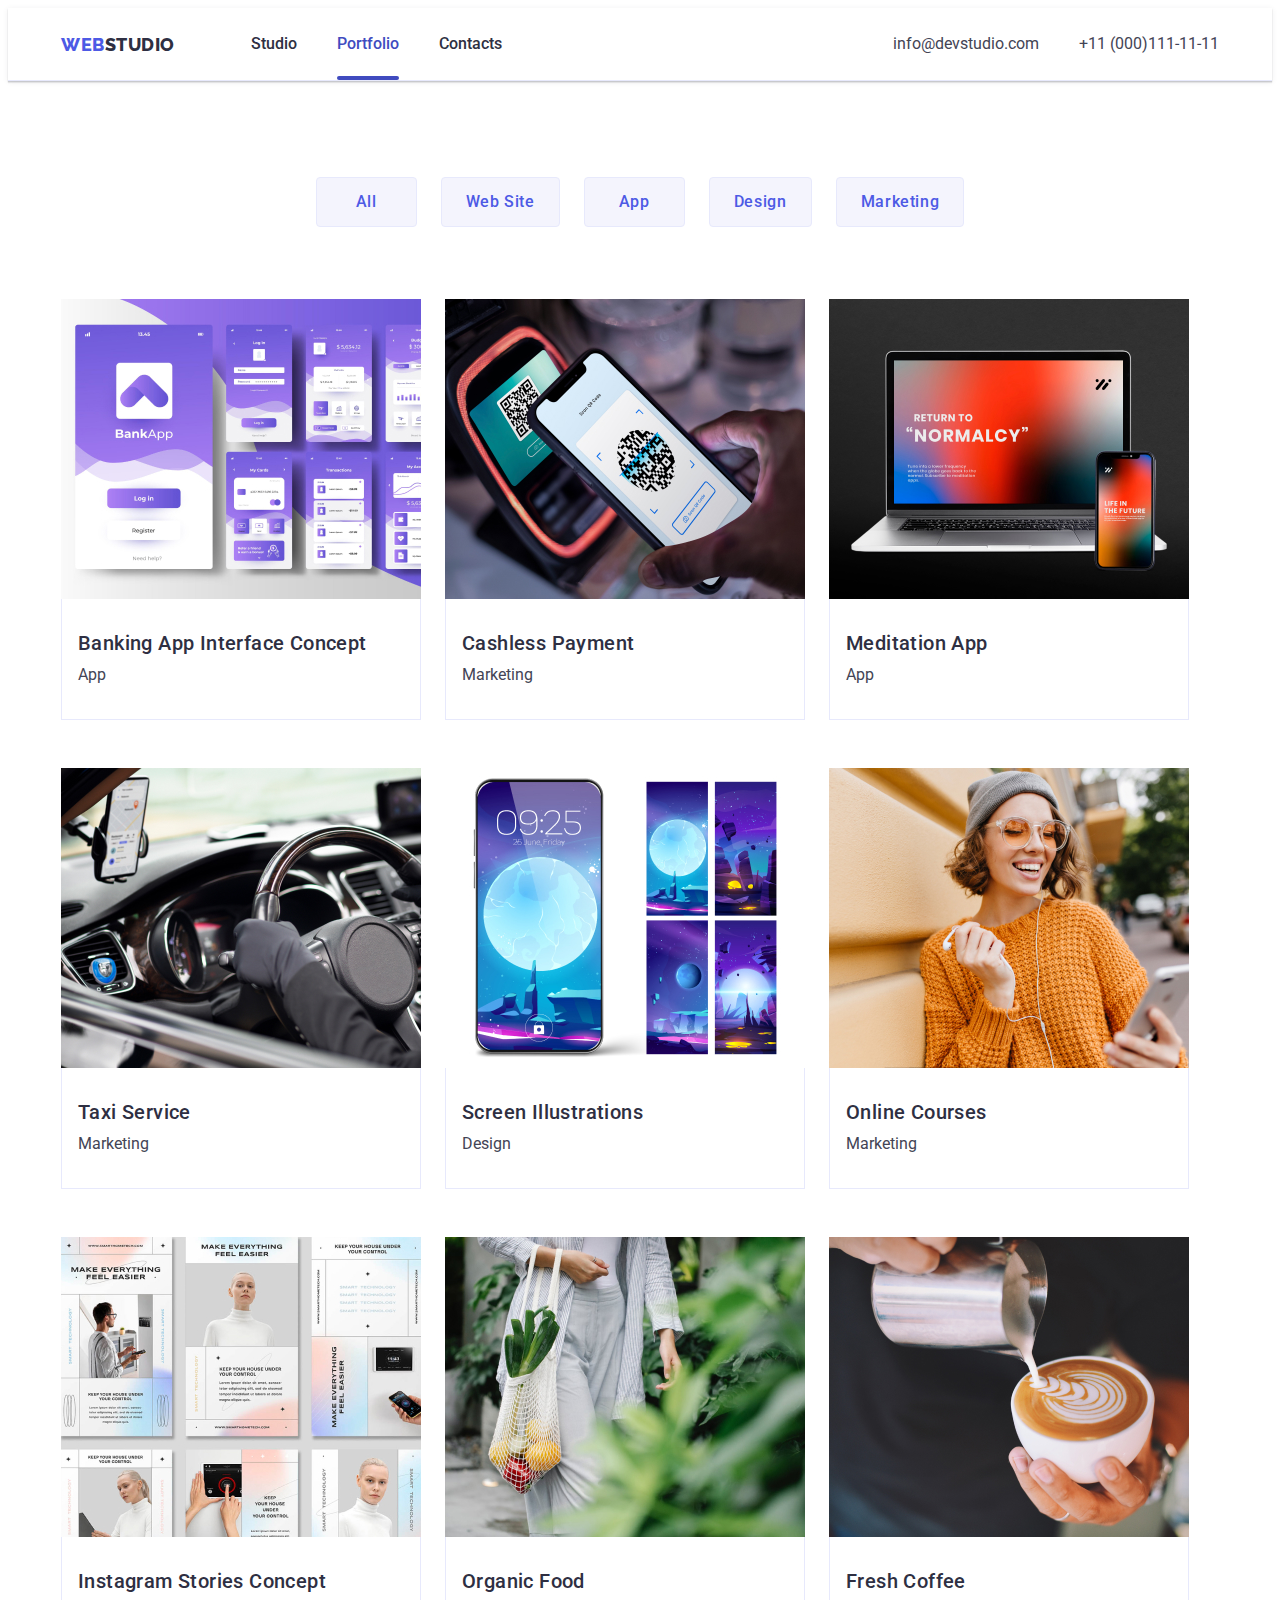
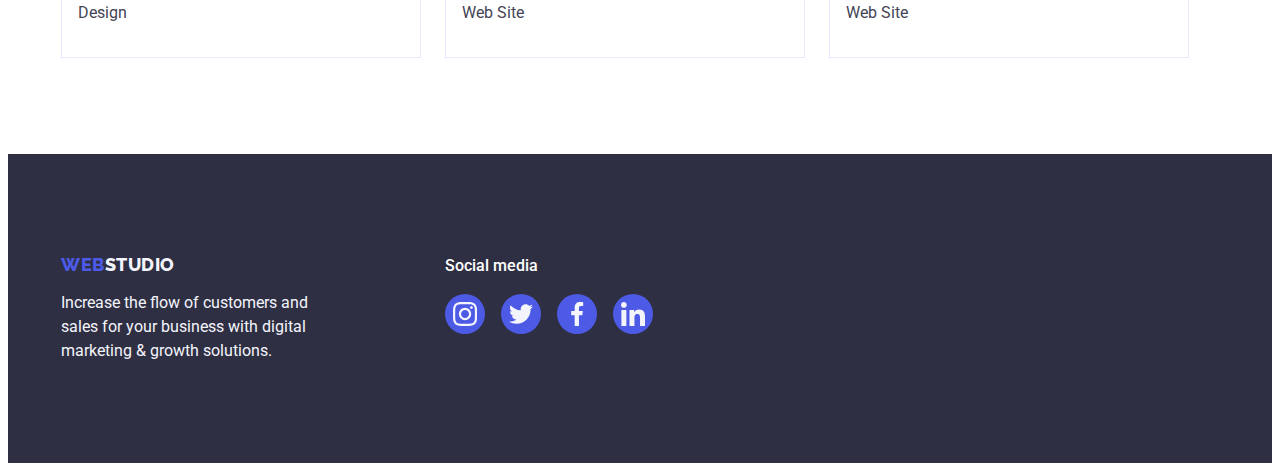
==== portfolio.html @ a353d3d8 "final" ====
<!DOCTYPE html>
<html lang="en">

<head>
    <meta charset="UTF-8">
    <meta http-equiv="X-UA-Compatible" content="IE=edge">
    <meta name="viewport" content="width=device-width, initial-scale=1.0">
    <title>WebStudio</title>
    <link rel="preconnect" href="https://fonts.googleapis.com">
    <link rel="preconnect" href="https://fonts.gstatic.com" crossorigin>
    <link
        href="https://fonts.googleapis.com/css2?family=Raleway:wght@800&family=Roboto:wght@400;500;700;900&display=swap"
        rel="stylesheet">
    <link rel="stylesheet" href="https://cdnjs.cloudflare.com/ajax/libs/modern-normalize/1.1.0/modern-normalize.min.css"
        integrity="sha512-wpPYUAdjBVSE4KJnH1VR1HeZfpl1ub8YT/NKx4PuQ5NmX2tKuGu6U/JRp5y+Y8XG2tV+wKQpNHVUX03MfMFn9Q=="
        crossorigin="anonymous" referrerpolicy="no-referrer">
    <link rel="stylesheet" href="./css/styles.css">

</head>

<body>
    <!-- headder -->
    <header class="header">
        <div class="container header-container">
            <nav class="header-nav">
                <a href="./index.html" class="logo link">Web<span class="header-logo">Studio</span> </a>

                <ul class="nav-list list">
                    <li class="nav-item"><a href="./index.html" class="header-link link">Studio</a></li>
                    <li class="nav-item"><a href="./portfolio.html" class="header-link link current">Portfolio</a></li>
                    <li class="nav-item"><a href="" class="header-link link">Contacts</a></li>
                </ul>
            </nav>
            <address class="contacts">
                <ul class="contacts-list list">
                    <li class="contact-item"><a href="mailto:info@devstudio.com"
                            class="contact-link link">info@devstudio.com</a></li>
                    <li class="contact-item"><a href="tel:+110001111111" class="contact-link link">+11
                            (000)111-11-11</a></li>
                </ul>
            </address>
        </div>

    </header>

    <!-- Main -->
    <main>

        <!-- Фильтр -->
        <section class="filter">
            <div class="container">
                <h1 class="main-title title visually-hidden">Protfolio</h1> <!-- Скрытый заголовок-->
                <ul class="filter-list list">
                    <li><button type="button" class="filter-btn btn">All</button></li>
                    <li><button type="button" class="filter-btn btn">Web Site</button></li>
                    <li><button type="button" class="filter-btn btn">App</button></li>
                    <li><button type="button" class="filter-btn btn">Design</button></li>
                    <li><button type="button" class="filter-btn btn">Marketing</button></li>
                </ul>


                <!-- Portfolio list -->
                <ul class="portfolio-list list">
                    <li class="portfolio-item">
                        <a href="" class="portfolio-link link">
                            <div class="product-thumb">
                                <img src="./images/portfolio/img1-1.jpg" alt="Banking app interface" width="360"
                                height="300">
                                <div class="thumb-text"><p class="product-text">14 Stylish and User-Friendly App Design Concepts · Task Manager App · Calorie Tracker App · Exotic Fruit Ecommerce App · Cloud Storage App</p></div>
                                
                            </div>
                            
                             
                            <div class="card-set">
                                <h2 class="portfolio-title title">Banking App Interface Concept</h2>
                                <p class="portfolio-text text">App</p>
                            </div>
                        </a>
                    </li>
                    <li class="portfolio-item">
                        <a href="" class="portfolio-link link">
                            <div class="product-thumb"> <img src="./images/portfolio/img1-2.jpg" alt="mibile cashless payment" width="360"
                                height="300">
                                <div class="thumb-text"> <p class="product-text">14 Stylish and User-Friendly App Design Concepts · Task Manager App · Calorie Tracker App · Exotic Fruit Ecommerce App · Cloud Storage App</p></div>
                               </div>
                           
                            <div class="card-set">
                                <h2 class="portfolio-title title">Cashless Payment</h2>
                                <p class="portfolio-text text">Marketing</p>
                            </div>

                        </a>
                    </li>
                    <li class="portfolio-item">
                        <a href="" class="portfolio-link link">
                            <div class="product-thumb"><img src="./images/portfolio/img1-3.jpg"
                                alt="naotebook and mobilephone with the same app on the screens" width="360"
                                height="300">
                                <div class="thumb-text"> <p class="product-text">14 Stylish and User-Friendly App Design Concepts · Task Manager App · Calorie Tracker App · Exotic Fruit Ecommerce App · Cloud Storage App</p></div></div>
                            
                            <div class="card-set">
                                <h2 class="portfolio-title title">Meditation App</h2>
                                <p class="portfolio-text text">App</p>
                            </div>

                        </a>
                    </li>
                    <li class="portfolio-item">
                        <a href="" class="portfolio-link link">
                            <div class="product-thumb"><img src="./images/portfolio/img2-1.jpg" alt="vehicle interior with hands on the wheel"
                                width="360" height="300">
                                <div class="thumb-text"> <p class="product-text">14 Stylish and User-Friendly App Design Concepts · Task Manager App · Calorie Tracker App · Exotic Fruit Ecommerce App · Cloud Storage App</p></div></div>
                            
                            <div class="card-set">
                                <h2 class="portfolio-title title">Taxi Service</h2>
                                <p class="portfolio-text text">Marketing</p>
                            </div>

                        </a>
                    </li>
                    <li class="portfolio-item">
                        <a href="" class="portfolio-link link">
                            <div class="product-thumb"><img src="./images/portfolio/img2-2.jpg" alt="mobile phone with screen ilustrations"
                                width="360" height="300">
                                <div class="thumb-text"> <p class="product-text">14 Stylish and User-Friendly App Design Concepts · Task Manager App · Calorie Tracker App · Exotic Fruit Ecommerce App · Cloud Storage App</p></div></div>
                            
                            <div class="card-set">
                                <h2 class="portfolio-title title">Screen Illustrations</h2>
                                <p class="portfolio-text text">Design</p>
                            </div>

                        </a>
                    </li>
                    <li class="portfolio-item">
                        <a href="" class="portfolio-link link">
                            <div class="product-thumb"><img src="./images/portfolio/img2-3.jpg" alt="Smiling girl with headphones and mobile phone"
                                width="360" height="300">
                                <div class="thumb-text"> <p class="product-text">14 Stylish and User-Friendly App Design Concepts · Task Manager App · Calorie Tracker App · Exotic Fruit Ecommerce App · Cloud Storage App</p></div></div>
                            
                            <div class="card-set">
                                <h2 class="portfolio-title title">Online Courses</h2>
                                <p class="portfolio-text text">Marketing</p>
                            </div>

                        </a>
                    </li>
                    <li class="portfolio-item">
                        <a href="" class="portfolio-link link">
                            <div class="product-thumb"><img src="./images/portfolio/img3-1.jpg" alt="Screen illustration" width="360" height="300">
                                <div class="thumb-text"> <p class="product-text">14 Stylish and User-Friendly App Design Concepts · Task Manager App · Calorie Tracker App · Exotic Fruit Ecommerce App · Cloud Storage App</p></div></div>
                            
                            <div class="card-set">
                                <h2 class="portfolio-title title">Instagram Stories Concept</h2>
                                <p class="portfolio-text text">Design</p>
                            </div>

                        </a>
                    </li>
                    <li class="portfolio-item">
                        <a href="" class="portfolio-link link">
                            <div class="product-thumb"><img src="./images/portfolio/img3-2.jpg" alt="woman with a bag full of vegetables"
                                width="360" height="300">
                                <div class="thumb-text"> <p class="product-text">14 Stylish and User-Friendly App Design Concepts · Task Manager App · Calorie Tracker App · Exotic Fruit Ecommerce App · Cloud Storage App</p></div></div>
                            
                            <div class="card-set">
                                <h2 class="portfolio-title title">Organic Food</h2>
                                <p class="portfolio-text text">Web Site</p>
                            </div>

                        </a>
                    </li>
                    <li class="portfolio-item">
                        <a href="" class="portfolio-link link">
                            <div class="product-thumb"><img src="./images/portfolio/img3-3.jpg"
                                alt="man's hand holding a mug which he pours coffee in " width="360" height="300">
                                <div class="thumb-text"> <p class="product-text">14 Stylish and User-Friendly App Design Concepts · Task Manager App · Calorie Tracker App · Exotic Fruit Ecommerce App · Cloud Storage App</p></div></div>
                            
                            <div class="card-set">
                                <h2 class="portfolio-title title">Fresh Coffee</h2>
                                <p class="portfolio-text text">Web Site</p>
                            </div>

                        </a>
                    </li>
                </ul>
            </div>
        </section>
    </main>

    <!-- Footer -->
    <footer class="footer">
        <div class="container">
            <div class="container-left">
                <a href="./index.html" class="logo link">Web<span class="footer-logo">Studio</span> </a>
                <p class="footer-text text">Increase the flow of customers and sales for your business with digital
                    marketing &
                    growth solutions.</p>
            </div>

            <div class="container-right">
                <p class="footer-title">Social media</p>
                <ul class="footer-icons-list">
                    <li class="footer-icons-item list">
                        <a href="https://www.instagram.com" aria-label="instagram logo" target="_blank"
                            rel="noopener norefferer" class="footer-icons-link"><svg width="24" height="24" class="footer-icons">
                                <use href="./images/icon.svg#icon-instagram2"></use>
                            </svg></a>
                    </li>
                    <li class="footer-icons-item list">
                        <a href="https://www.twitter.com" aria-label="twitter logo" target="_blank"
                            rel="noopener norefferer" class="footer-icons-link"><svg width="24" height="24" class="footer-icons">
                                <use href="./images/icon.svg#icon-twitter2"></use>
                            </svg></a>
                    </li>
                    <li class="footer-icons-item list">
                        <a href="https://www.facebook.com" aria-label="facebook logo" target="_blank"
                            rel="noopener norefferer" class="footer-icons-link"><svg width="24" height="24" class="footer-icons">
                                <use href="./images/icon.svg#icon-facebook2"></use>
                            </svg></a>
                    </li>
                    <li class="footer-icons-item list">
                        <a href="https://wwww.linkedin.com" aria-label="linkedIn logo" target="_blank"
                            rel="noopener norefferer" class="footer-icons-link"><svg width="24" height="24" class="footer-icons">
                                <use href="./images/icon.svg#icon-linkedin2"></use>
                            </svg></a>
                    </li>
                </ul>
            </div>
        </div>
    </footer>

</body>

</html>
---- css/styles.css ----
:root {

  --color-iris: #4d5ae5;
  --color-ocean: #404bbf;
  --color-navy-blue: #2e2f42;
  --color-green: #31d0aa;
  --color-slate: #434455;
  --color-light-slate: #8e8f99;
  --color-cornflower: #e7e9fc;
  --color-cloud: #f4f4fd;
  --color-navy-blue-modal: #2e2f42;
  --color-grey: #2e2f42;
  --color-white: #ffffff;
  --color-dairy: #fcfcfc;
  --color-link: #afb1b8;
  --font-main: Roboto, sans-serif;
  --font-logo: Raleway, sans-serif;

  --cubic: cubic-bezier(0.4, 0, 0.2, 1);

}

/**
  |============================
  | COMMON SETTINGS
  |============================
*/

body {

  font-family: var(--font-main);
  

  background-color: var(--color-white);
  color: var(--color-slate);
  

}

ul {

  margin: 0;
  padding: 0;

}
h1,
h2,
h3,
h4,
h5,
h6,
p {

  margin: 0;

}
img {

  display: block;

}

button {

  cursor: pointer;
}

.list {

  list-style: none;

}

.link {

  text-decoration: none;

  color: currentColor;

}

.title {

  
  font-size: 20px;
  font-weight: 500;
  line-height: 1.2;
  letter-spacing: 0.02em;
  text-align: center;

  color: var(--color-grey);

}

.text {

  font-size: 16px;
  line-height: 1.5;

}

.btn {

  display: block;

  font-family: inherit;
  font-size: 16px;
  font-weight: 500;
  line-height: 1.5;
  letter-spacing: 0.04em;

  border-radius: 4px;
  
}

.container {

  width: 1158px;
  margin: 0 auto;
  padding-left: 15px;
  padding-right: 15px;

}

/**
  |============================
  | END Common Settings
  |============================
*/

/**
  |============================
  | Header
  |============================
*/

.header {
  
  width: 100%;
  
  background-color: var(--color-white);
  border-bottom: 1px solid var(--color-cornflower);
  box-shadow: 0px 2px 1px rgba(46, 47, 66, 0.08),
    0px 1px 1px rgba(46, 47, 66, 0.16), 0px 1px 6px rgba(46, 47, 66, 0.08);

}

.header-container {

  display: flex;
  align-items: center;

}

/* logo */
.logo {

  display: block;

  font-family: var(--font-logo);
  font-size: 18px;
  font-weight: 800;
  line-height: 1.17;
  letter-spacing: 0.03em;
  text-transform: uppercase;

  color: var(--color-iris);

}

.header .logo {

  margin-right: 76px;

}

.header-container {

  display: flex;
  align-items: center;

}

.header-nav {

  display: flex;
  align-items: center;

}
.header .logo {

  display: block;
  padding-top: 25.5px;
  padding-bottom: 25.5px;

}

.header-logo {

  color: var(--color-grey);

}

.header-link {

  display: block;
  padding-top: 24px;
  padding-bottom: 24px;

  transition-property: color;
  transition-duration: 250ms;
  transition-timing-function: var(--cubic);

}

.header-link:hover,
.header-link:focus {

  color: var(--color-ocean);

}

/* Underlining */

.current {

  position:relative;
  
  color: var(--color-ocean);

}

/* page_underlining */
.current::after {

  position:absolute;
  content:"";
  bottom: 0px;

  display: block;
  width: 100%;
  height: 4px;
  
  background-color: var(--color-ocean);
  border-radius: 2px;

}



/* Navigation */
.nav-list {

  display: flex;
  gap: 40px;

  font-weight: 500;
  line-height: 1.5;

  color: var(--color-navy-blue);
  
}

/* contacts */
.contacts {

  margin-left: auto;

  font-style: normal;
  line-height: 1.5;

  color: var(--color-slate);
  
}
.contacts-list {

  display: flex;
  gap: 40px;
  
}

.contact-link {
 
  transition-property:color;
  transition-duration: 250ms;
  transition-timing-function: var(--cubic);

}

.contact-link:hover,
.contact-link:focus {

  color: var(--color-ocean);

}

/**
    |============================
    | Hero
    |============================
  */
.hero {

  max-width: 1440px;
  height: 600px;
  margin-right: auto;
  margin-left: auto;
  padding-top: 188px;
  padding-bottom: 188px;

  text-align: center;

  background-image: linear-gradient(
      rgba(46, 47, 66, 0.7),
      rgba(46, 47, 66, 0.7)
    ),
    url(../images/hero.jpg);
  background-color: var(--color-navy-blue-modal);
  background-repeat: no-repeat;
  background-position: center;
  background-size: cover;
 
}
.hero-title {

  max-width: 496px;
  margin-bottom: 48px;
  margin-left: auto;
  margin-right: auto;

  font-size: 56px;
  line-height: 1.07;
  letter-spacing: 0.02em;

  color: var(--color-white);
  
}

.hero-btn {

  min-width: 169px;
  min-height: 56px;
  padding: 16px 32px;
  margin: 0 auto;

  background-color: var(--color-iris);
  color: var(--color-white);
  border: none;
  box-shadow: 0px 4px 4px 0px rgba(0, 0, 0, 0.15);
  
  transition-property: background-color;
  transition-duration: 250ms;
  transition-timing-function: var(--cubic);

}

.hero-btn:hover,
.hero-btn:focus {

  background-color: var(--color-ocean);

}

/**
  |============================
  | Modal window
  |============================
*/

.backdrop {

  position: fixed;
  top:0;
  left: 0;

  width: 100%;
  height: 100%;

  background: rgba(46, 47, 66, 0.4);
  
  opacity: 1;
  transition: opacity 250ms var(--cubic), visibility 250ms var(--cubic); 
  
}

.backdrop.is-hidden .modal {

  transform: scale(1.2) translate(-50%,-50%);
  opacity: 0;

}

.modal {

  position: absolute;
  top: 50%;
  left: 50%;
  
  width: 408px;
  min-height: 576px;

  background-color: var(--color-dairy);
  border-radius: 4px;
  box-shadow: 0px 2px 1px 0px rgba(0, 0, 0, 0.2), 0px 1px 3px 0px rgba(0, 0, 0, 0.12), 0px 1px 1px 0px rgba(0, 0, 0, 0.14);

  opacity: 1;
  transform: scale(1) translate(-50%,-50%);
  transition: transform 250ms cubic-bezier(0.4,0,0.2,1),
  opacity 250ms cubic-bezier(0.4,0,0.2,1);

}


.modal-btn {
  
  position: absolute;
  top: 24px;
  right: 24px;
  width: 24px;
  height: 24px;

  display: flex;
  justify-content: center;
  align-items: center;
 
  fill: #2E2F42;
  background-color: var(--color-cornflower);
  border-radius: 50%;
  border:1px solid rgba(0, 0, 0, 0.1);
 
  transition: color 250ms var(--cubic),
  background-color 250ms var(--cubic);

}

.modal-btn:hover,
.modal-btn:focus {

  color: var(--color-white);
  background-color: var(--color-ocean);

}

.modal-btn:hover .modal-svg,
.modal-btn:focus .modal-svg {

  fill: currentColor;

}



/**
  |============================
  | FEATURUES
  |============================
*/
.feautures {

  padding-top: 120px;
  padding-bottom: 120px;

  text-align: left;

}

.features-list {

  display: flex;
  gap: 24px;

}

.feautures-item {

  flex-basis: calc((100%-24px) / 3);

}

.feautures-title {

  margin-bottom: 8px;
  width: 264px;

  text-align: inherit;

}

/* icons */

.container-feautures-icons {

  width: 264px;
  height: 112px;

  display: flex;
  justify-content: center;
  align-items: center;
  margin-bottom: 8px;

  background-color: var(--color-cloud);
  box-shadow: 0px 4px 4px 0px rgba(0, 0, 0, 0.25);
  border-radius: 4px;

}

/**
  |============================
  | Work
  |============================
*/
.work {

  padding-bottom: 120px;

}

.work-title {

  margin-bottom: 72px;

  font-size: 36px;
  font-weight: 700;
  line-height: 1.11;
  text-align: center;
  text-transform: capitalize;

}

.work-list {

  display: flex;
  gap: 24px;

}

/**
  |============================
  | Our Team
  |============================
*/
.team {

  padding: 120px 0;

  background-color: var(--color-cloud);

}

.team-title {

  margin-bottom: 72px;

  font-weight: 700;
  font-size: 36px;
  line-height: 1.11;
  text-transform: capitalize;

}

.team-list {

  display: flex;
  gap: 24px;

}

.team-description {

  padding: 32px 0;
  
}

.team-item {

  flex-basis: calc((100%-24px) / 3);

  border-radius: 0px 0px 4px 4px;
  background-color: var(--color-white);
  box-shadow: 0px 2px 1px 0px rgba(46, 47, 66, 0.08),
    0px 1px 1px 0px rgba(46, 47, 66, 0.16),
    0px 1px 6px 0px rgba(46, 47, 66, 0.08);

}

.team-subtitle {

  margin-bottom: 8px;

}

.team-text {

  margin-bottom: 8px;

  text-align: center;
 
}

/* Team-icons */

.team-icons-list {

  display: flex;
  gap: 24px;
  justify-content: center;
  align-items: center;

}

.team-icons-item {

  width: 40px;
  height: 40px;

}

.team-icons {

  fill: var(--color-cloud);

}

.team-icons-link {

  width: 100%;
  height: 100%;

  display: flex;
  justify-content: center;
  align-items: center;
  
  background-color: var(--color-iris);
  border-radius: 50%;

  transition-property: background-color;
  transition-duration: 250ms;
  transition-timing-function: var(--cubic);

}

.team-icons-link:hover,
.team-icons-link:focus {

  background-color: var(--color-ocean);

}

/**
  |============================
  | Customers
  |============================
*/

.customers {

  padding: 120px 0;

}

.customers-title {

  margin-bottom: 72px;

  text-align: center;
  font-size: 36px;
  line-height: 1.1;

  color: var(--color-navy-blue);
  
}

.customers-list {

  display: flex;
  gap: 24px;
  justify-content: center;
  align-items: center;

}

.customers-link {

  width: 168px;
  height: 88px;

  display: flex;
  align-items: center;
  justify-content: center;

  color: var(--color-light-slate);
  border: 1px solid var(--color-light-slate);
  border-radius: 4px;
  box-shadow: 0px 4px 4px 0px rgba(0, 0, 0, 0.25);

  transition-property: background-color, color;
  transition-duration: 250ms;
  transition-timing-function: var(--cubic);

}

.customers-icon {

  fill: currentColor;

}

.customers-link:hover,
.customers-link:focus {

  color: var(--color-ocean);
  border-color: var(--color-ocean);

}

/**
  |============================
  | PORTFOLIO
  |============================
*/

.filter {

  padding-top:96px;
  padding-bottom:96px;

}

.filter-list {

  display: flex;
  justify-content: center;
  gap: 24px;
  margin-bottom: 72px;

}

.filter-btn {

  min-width: 101px;
  min-height: 48px;

  padding: 12px 24px;
  border: 1px solid var(--color-cornflower);

  color: var(--color-iris);
  background-color: var(--color-cloud);

  transition-property: color, background-color, box-shadow,border;
  transition-duration: 250ms;
  transition-timing-function: var(--cubic);

}

.filter-btn:focus,
.filter-btn:hover {

  border: 1px solid transparent;
  color: var(--color-white);
  background-color: var(--color-ocean);
  box-shadow: 0px 2px 2px 0px rgba(0, 0, 0, 0.12),
    0px 2px 1px 0px rgba(0, 0, 0, 0.08), 0px 3px 1px 0px rgba(0, 0, 0, 0.1);

}

/* Portfolio */

.portfolio-list {

  display: flex;
  flex-wrap: wrap;
  gap: 24px;
  row-gap: 48px;
  flex-basis: calc((100%-48px) / 3);

}

.portfolio-item {

  background-color: var(--color-white);

}

.portfolio-link {
  
  display: block;

  transition-property: background-color, box-shadow;
  transition-duration: 250ms;
  transition-timing-function: var(--cubic);

}

.portfolio-link:hover,
.portfolio-link:focus {

  background-color: var(--color-white);
  box-shadow:
   0px 1px 6px rgba(46, 47, 66, 0.08),
    0px 1px 1px rgba(46, 47, 66, 0.16), 
    0px 2px 1px rgba(46, 47, 66, 0.08);

}

.portfolio-title {

  margin-bottom: 8px;

  text-align: inherit;

}

.card-set {

  padding: 32px 16px;

  border: 1px solid var(--color-cornflower);
  border-top: none;

}

/* Portfolio card actions */

 .product-thumb {

  position: relative;
  overflow: hidden;
  
 }

 .thumb-text {

  position: absolute;
  top: 0;
  left: 0;
  width: 100%;
  height: 100%;

  color: var(--color-cloud);
  background-color: var(--color-iris);

  transform: translateY(100%);
  transition: transform 250ms ease;
 
 }

 .product-text {

  margin-top: 40px;
  margin-left: 32px;
  margin-right: 32px;

 }

 .portfolio-link:hover .thumb-text {
    
  transform: translateY(0);
   
 }

/**
  |============================
  | Footer
  |============================
*/
.footer {

  padding-top: 100px;
  padding-bottom: 100px;

  background-color: var(--color-navy-blue-modal);

}

.footer > .container {

  display: flex;
  gap: 120px;
  align-items: baseline;

}

.container-left {

  width: 264px;
  padding: 0;
  margin-left: 0;

}

.container-right {

  padding: 0;

}

.footer .logo {

  display: inline-block;
  margin-bottom: 16px;

}

.footer-logo {

  color: var(--color-cloud);

}

.footer-text {

  width: inherit;

  color: var(--color-cloud);

}

.footer-title {

  margin-bottom: 16px;

  font-weight: 500;
  line-height: 1.5;

  color: var(--color-white);

}

/* icons */

.footer-icons-list {

  display: flex;
  gap: 16px;

}

.footer-icons-item {

  width: 40px;
  height: 40px;

}

.footer-icons {

  fill: var(--color-cloud);

}

.footer-icons-link {

  width: 100%;
  height: 100%;

  display: flex;
  justify-content: center;
  align-items: center;
  
  background-color: var(--color-iris);
  border-radius: 50%;

  transition-property:background-color;
  transition-duration: 250ms;
  transition-timing-function: var(--cubic);

}

.footer-icons-link:hover,
.footer-icons-link:focus {

  background-color: var(--color-green);
  
}

/**
   |============================
    Utilites
   |============================
 */
.visually-hidden {

  position: absolute;
  width: 1px;
  height: 1px;

  margin: -1px;
  border: 0;
  padding: 0;

  white-space: nowrap;
  clip-path: inset(100%);
  clip: rect(0 0 0 0);
  overflow: hidden;

}


.is-hidden {
  
  visibility: hidden;
  opacity: 0;
  pointer-events: none;

}
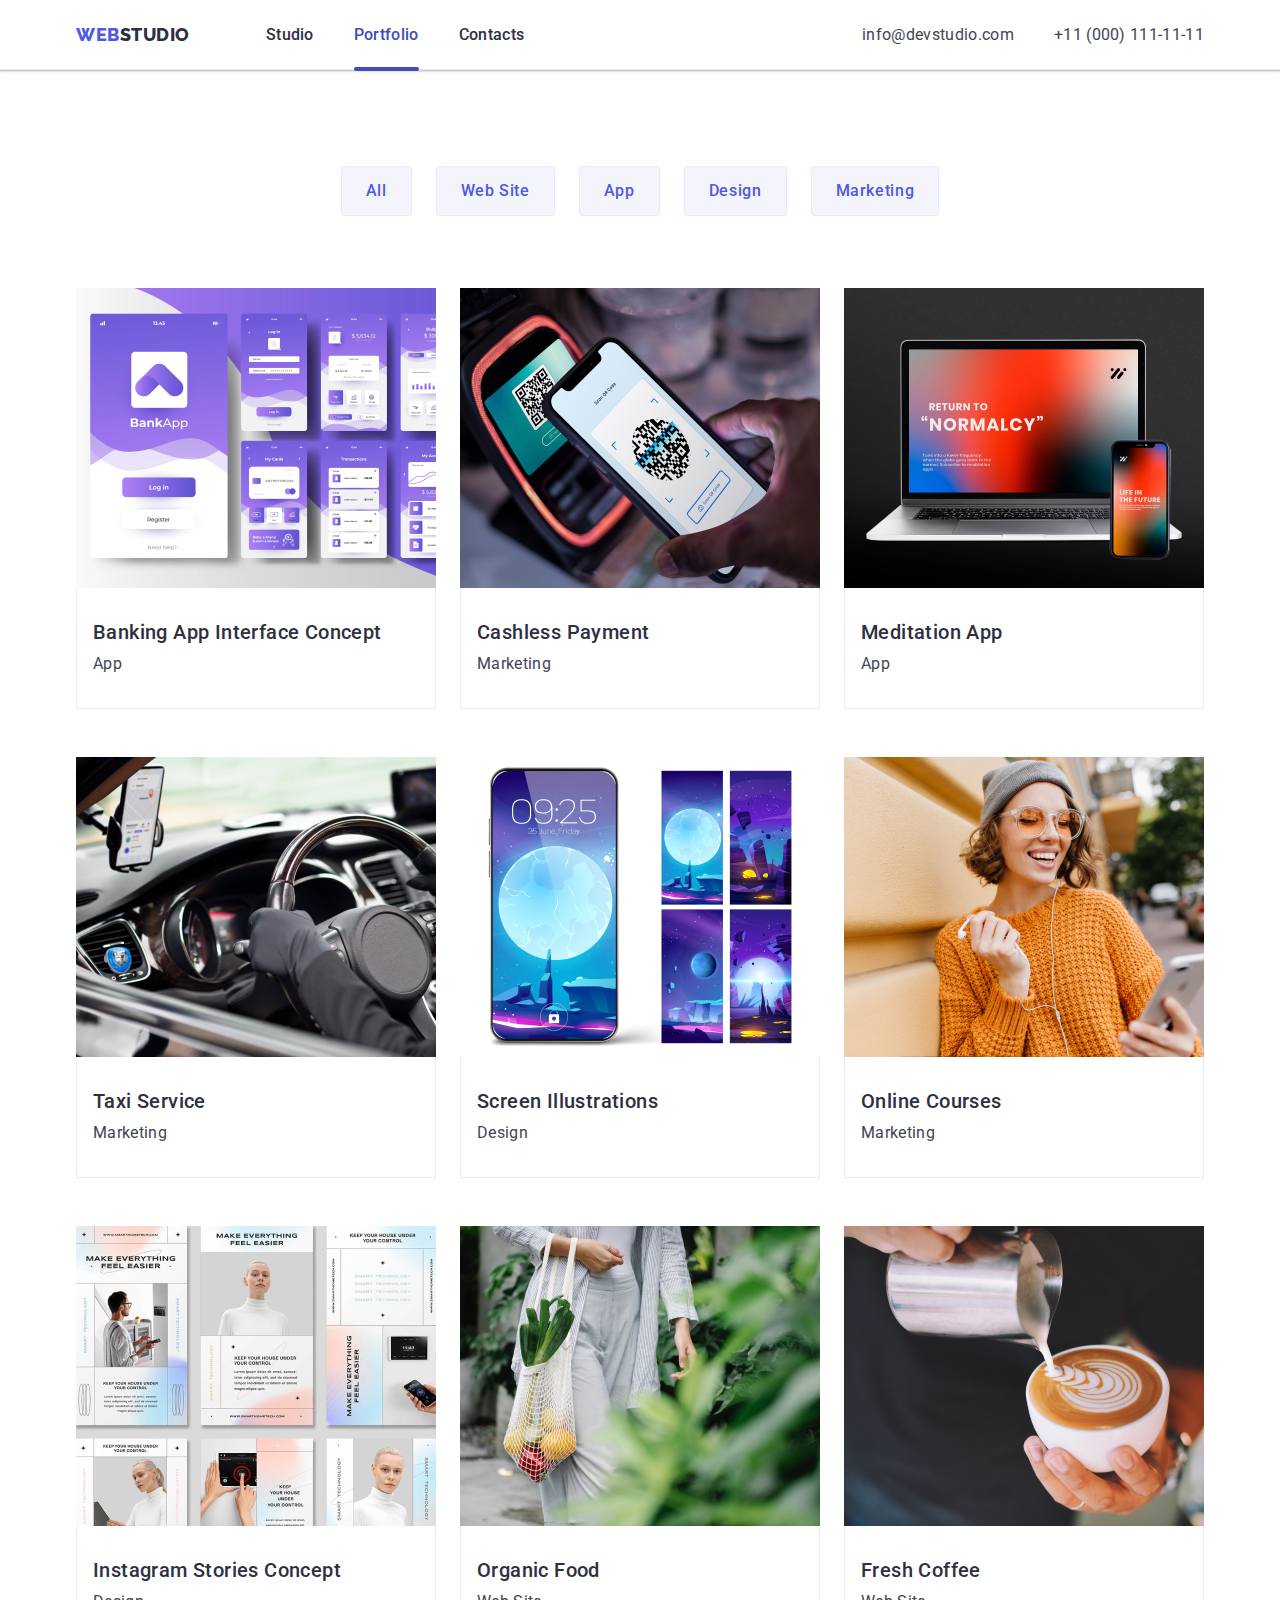
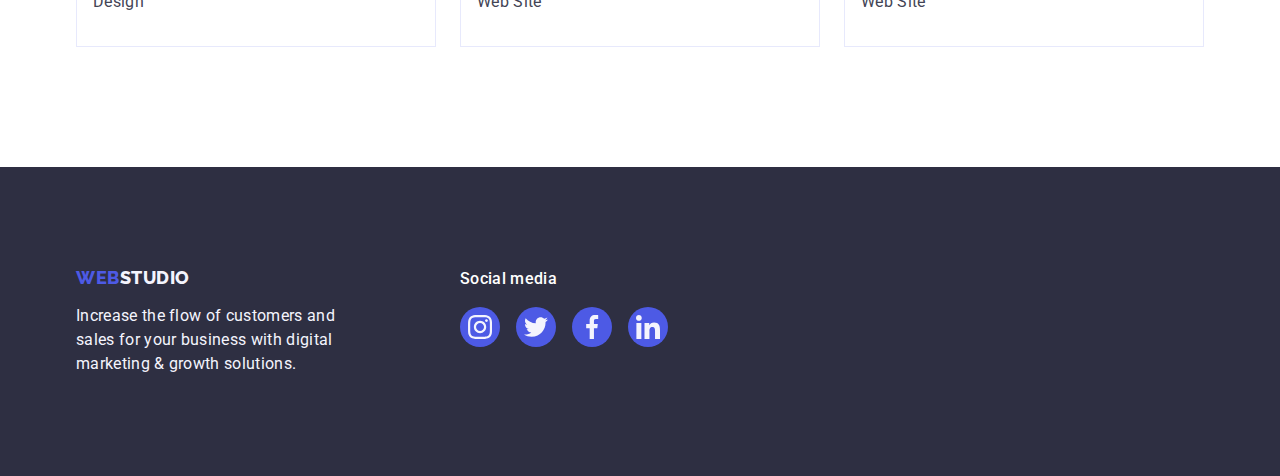
==== commit 97d3f8b9: "final" ====
--- a/portfolio.html
+++ b/portfolio.html
@@ -5,181 +5,214 @@
     <meta charset="UTF-8">
     <meta http-equiv="X-UA-Compatible" content="IE=edge">
     <meta name="viewport" content="width=device-width, initial-scale=1.0">
-    <title>WebStudio</title>
+    <title>Portfolio</title>
+
+    <!-- style -->
+    <link rel="stylesheet" href="https://cdn.jsdelivr.net/npm/modern-normalize@1.1.0/modern-normalize.min.css">
+    <link rel="stylesheet" href="./css/styles.css">
+
+    <!-- font -->
     <link rel="preconnect" href="https://fonts.googleapis.com">
     <link rel="preconnect" href="https://fonts.gstatic.com" crossorigin>
     <link
         href="https://fonts.googleapis.com/css2?family=Raleway:wght@800&family=Roboto:wght@400;500;700;900&display=swap"
         rel="stylesheet">
-    <link rel="stylesheet" href="https://cdnjs.cloudflare.com/ajax/libs/modern-normalize/1.1.0/modern-normalize.min.css"
-        integrity="sha512-wpPYUAdjBVSE4KJnH1VR1HeZfpl1ub8YT/NKx4PuQ5NmX2tKuGu6U/JRp5y+Y8XG2tV+wKQpNHVUX03MfMFn9Q=="
-        crossorigin="anonymous" referrerpolicy="no-referrer">
-    <link rel="stylesheet" href="./css/styles.css">
-
 </head>
 
 <body>
-    <!-- headder -->
+    <!-- top line -->
     <header class="header">
         <div class="container header-container">
             <nav class="header-nav">
-                <a href="./index.html" class="logo link">Web<span class="header-logo">Studio</span> </a>
-
-                <ul class="nav-list list">
-                    <li class="nav-item"><a href="./index.html" class="header-link link">Studio</a></li>
-                    <li class="nav-item"><a href="./portfolio.html" class="header-link link current">Portfolio</a></li>
-                    <li class="nav-item"><a href="" class="header-link link">Contacts</a></li>
+                <a href="./index.html" class="logo header-logo link">
+                    Web<span class="logo-std-header">Studio</span>
+                </a>
+                <ul class="header-nav-list list">
+                    <li class="header-nav-item">
+                        <a href="./index.html" class="header-nav-link link">Studio</a>
+                    </li>
+                    <li class="header-nav-item">
+                        <a href="./portfolio.html" class="current header-nav-link link">Portfolio</a>
+                    </li>
+                    <li class="header-nav-item">
+                        <a href="" class="header-nav-link link">Contacts</a>
+                    </li>
                 </ul>
             </nav>
-            <address class="contacts">
-                <ul class="contacts-list list">
-                    <li class="contact-item"><a href="mailto:info@devstudio.com"
-                            class="contact-link link">info@devstudio.com</a></li>
-                    <li class="contact-item"><a href="tel:+110001111111" class="contact-link link">+11
-                            (000)111-11-11</a></li>
+            <address class="contact">
+                <ul class="contact-list list">
+                    <li class="contact-item">
+                        <a href="mailto:info@devstudio.com" class="contact-link link">info@devstudio.com</a>
+                    </li>
+                    <li class="contact-item">
+                        <a href="tel:+110001111111" class="contact-link link">+11 (000) 111-11-11</a>
+                    </li>
                 </ul>
             </address>
         </div>
-
     </header>
 
-    <!-- Main -->
     <main>
-
-        <!-- Фильтр -->
-        <section class="filter">
+        <!-- Projects -->
+        <section class="section section-portfolio">
             <div class="container">
-                <h1 class="main-title title visually-hidden">Protfolio</h1> <!-- Скрытый заголовок-->
+                <h1 hidden class="title-primary">Projects</h1>
+                <!-- filters -->
                 <ul class="filter-list list">
-                    <li><button type="button" class="filter-btn btn">All</button></li>
-                    <li><button type="button" class="filter-btn btn">Web Site</button></li>
-                    <li><button type="button" class="filter-btn btn">App</button></li>
-                    <li><button type="button" class="filter-btn btn">Design</button></li>
-                    <li><button type="button" class="filter-btn btn">Marketing</button></li>
-                </ul>
-
-
-                <!-- Portfolio list -->
-                <ul class="portfolio-list list">
-                    <li class="portfolio-item">
-                        <a href="" class="portfolio-link link">
-                            <div class="product-thumb">
-                                <img src="./images/portfolio/img1-1.jpg" alt="Banking app interface" width="360"
-                                height="300">
-                                <div class="thumb-text"><p class="product-text">14 Stylish and User-Friendly App Design Concepts · Task Manager App · Calorie Tracker App · Exotic Fruit Ecommerce App · Cloud Storage App</p></div>
-                                
-                            </div>
-                            
-                             
-                            <div class="card-set">
-                                <h2 class="portfolio-title title">Banking App Interface Concept</h2>
-                                <p class="portfolio-text text">App</p>
-                            </div>
-                        </a>
-                    </li>
-                    <li class="portfolio-item">
-                        <a href="" class="portfolio-link link">
-                            <div class="product-thumb"> <img src="./images/portfolio/img1-2.jpg" alt="mibile cashless payment" width="360"
-                                height="300">
-                                <div class="thumb-text"> <p class="product-text">14 Stylish and User-Friendly App Design Concepts · Task Manager App · Calorie Tracker App · Exotic Fruit Ecommerce App · Cloud Storage App</p></div>
-                               </div>
-                           
-                            <div class="card-set">
-                                <h2 class="portfolio-title title">Cashless Payment</h2>
-                                <p class="portfolio-text text">Marketing</p>
-                            </div>
-
-                        </a>
-                    </li>
-                    <li class="portfolio-item">
-                        <a href="" class="portfolio-link link">
-                            <div class="product-thumb"><img src="./images/portfolio/img1-3.jpg"
-                                alt="naotebook and mobilephone with the same app on the screens" width="360"
-                                height="300">
-                                <div class="thumb-text"> <p class="product-text">14 Stylish and User-Friendly App Design Concepts · Task Manager App · Calorie Tracker App · Exotic Fruit Ecommerce App · Cloud Storage App</p></div></div>
-                            
-                            <div class="card-set">
-                                <h2 class="portfolio-title title">Meditation App</h2>
-                                <p class="portfolio-text text">App</p>
-                            </div>
-
-                        </a>
-                    </li>
-                    <li class="portfolio-item">
-                        <a href="" class="portfolio-link link">
-                            <div class="product-thumb"><img src="./images/portfolio/img2-1.jpg" alt="vehicle interior with hands on the wheel"
-                                width="360" height="300">
-                                <div class="thumb-text"> <p class="product-text">14 Stylish and User-Friendly App Design Concepts · Task Manager App · Calorie Tracker App · Exotic Fruit Ecommerce App · Cloud Storage App</p></div></div>
-                            
-                            <div class="card-set">
-                                <h2 class="portfolio-title title">Taxi Service</h2>
-                                <p class="portfolio-text text">Marketing</p>
-                            </div>
-
-                        </a>
-                    </li>
-                    <li class="portfolio-item">
-                        <a href="" class="portfolio-link link">
-                            <div class="product-thumb"><img src="./images/portfolio/img2-2.jpg" alt="mobile phone with screen ilustrations"
-                                width="360" height="300">
-                                <div class="thumb-text"> <p class="product-text">14 Stylish and User-Friendly App Design Concepts · Task Manager App · Calorie Tracker App · Exotic Fruit Ecommerce App · Cloud Storage App</p></div></div>
-                            
-                            <div class="card-set">
-                                <h2 class="portfolio-title title">Screen Illustrations</h2>
-                                <p class="portfolio-text text">Design</p>
-                            </div>
-
-                        </a>
-                    </li>
-                    <li class="portfolio-item">
-                        <a href="" class="portfolio-link link">
-                            <div class="product-thumb"><img src="./images/portfolio/img2-3.jpg" alt="Smiling girl with headphones and mobile phone"
-                                width="360" height="300">
-                                <div class="thumb-text"> <p class="product-text">14 Stylish and User-Friendly App Design Concepts · Task Manager App · Calorie Tracker App · Exotic Fruit Ecommerce App · Cloud Storage App</p></div></div>
-                            
-                            <div class="card-set">
-                                <h2 class="portfolio-title title">Online Courses</h2>
-                                <p class="portfolio-text text">Marketing</p>
-                            </div>
-
-                        </a>
-                    </li>
-                    <li class="portfolio-item">
-                        <a href="" class="portfolio-link link">
-                            <div class="product-thumb"><img src="./images/portfolio/img3-1.jpg" alt="Screen illustration" width="360" height="300">
-                                <div class="thumb-text"> <p class="product-text">14 Stylish and User-Friendly App Design Concepts · Task Manager App · Calorie Tracker App · Exotic Fruit Ecommerce App · Cloud Storage App</p></div></div>
-                            
-                            <div class="card-set">
-                                <h2 class="portfolio-title title">Instagram Stories Concept</h2>
-                                <p class="portfolio-text text">Design</p>
-                            </div>
-
-                        </a>
-                    </li>
-                    <li class="portfolio-item">
-                        <a href="" class="portfolio-link link">
-                            <div class="product-thumb"><img src="./images/portfolio/img3-2.jpg" alt="woman with a bag full of vegetables"
-                                width="360" height="300">
-                                <div class="thumb-text"> <p class="product-text">14 Stylish and User-Friendly App Design Concepts · Task Manager App · Calorie Tracker App · Exotic Fruit Ecommerce App · Cloud Storage App</p></div></div>
-                            
-                            <div class="card-set">
-                                <h2 class="portfolio-title title">Organic Food</h2>
-                                <p class="portfolio-text text">Web Site</p>
-                            </div>
-
-                        </a>
-                    </li>
-                    <li class="portfolio-item">
-                        <a href="" class="portfolio-link link">
-                            <div class="product-thumb"><img src="./images/portfolio/img3-3.jpg"
-                                alt="man's hand holding a mug which he pours coffee in " width="360" height="300">
-                                <div class="thumb-text"> <p class="product-text">14 Stylish and User-Friendly App Design Concepts · Task Manager App · Calorie Tracker App · Exotic Fruit Ecommerce App · Cloud Storage App</p></div></div>
-                            
-                            <div class="card-set">
-                                <h2 class="portfolio-title title">Fresh Coffee</h2>
-                                <p class="portfolio-text text">Web Site</p>
-                            </div>
-
+                    <li class="filter-item">
+                        <button type="button" class="btn">All</button>
+                    </li>
+                    <li class="filter-item">
+                        <button type="button" class="btn">Web Site</button>
+                    </li>
+                    <li class="filter-item">
+                        <button type="button" class="btn">App</button>
+                    </li>
+                    <li class="filter-item">
+                        <button type="button" class="btn">Design</button>
+                    </li>
+                    <li class="filter-item">
+                        <button type="button" class="btn">Marketing</button>
+                    </li>
+                </ul>
+                <!-- Projects List -->
+                <ul class="projects-list list">
+                    <li class="projects-card">
+                        <a href="" class="projects-link link">
+                            <div class="overlay">
+                                <img src="./images/projects/bank-app.jpg" alt="Banking App" width="360" height="300">
+                                <p class="overlay-text">14 Stylish and User-Friendly App Design Concepts · Task Manager
+                                    App · Calorie Tracker App · Exotic Fruit Ecommerce App · Cloud Storage App
+                                </p>
+                            </div>
+                            <div class="projects-card-desc">
+                                <h2 class="title-secondary">Banking App Interface Concept</h2>
+                                <p class="text">App</p>
+                            </div>
+                        </a>
+                    </li>
+                    <li class="projects-card">
+                        <a href="" class="projects-link link">
+                            <div class="overlay">
+                                <img src="./images/projects/payment.jpg" alt="Cashless Payment" width="360"
+                                    height="300">
+                                <p class="overlay-text">14 Stylish and User-Friendly App Design Concepts · Task Manager
+                                    App · Calorie Tracker App · Exotic Fruit Ecommerce App · Cloud Storage App
+                                </p>
+                            </div>
+                            <div class="projects-card-desc">
+                                <h2 class="title-secondary">Cashless Payment</h2>
+                                <p class="text">Marketing</p>
+                            </div>
+                        </a>
+                    </li>
+                    <li class="projects-card">
+                        <a href="" class="projects-link link">
+                            <div class="overlay">
+                                <img src="./images/projects/meditation-app.jpg" alt="Meditation App" width="360"
+                                    height="300">
+                                <p class="overlay-text">14 Stylish and User-Friendly App Design Concepts · Task Manager
+                                    App · Calorie Tracker App · Exotic Fruit Ecommerce App · Cloud Storage App
+                                </p>
+                            </div>
+
+                            <div class="projects-card-desc">
+                                <h2 class="title-secondary">Meditation App</h2>
+                                <p class="text">App</p>
+                            </div>
+                        </a>
+                    </li>
+                    <li class="projects-card">
+                        <a href="" class="projects-link link">
+                            <div class="overlay">
+                                <img src="./images/projects/taxi-service.jpg" alt="Taxi Service" width="360"
+                                    height="300">
+                                <p class="overlay-text">14 Stylish and User-Friendly App Design Concepts · Task Manager
+                                    App · Calorie Tracker App · Exotic Fruit Ecommerce App · Cloud Storage App
+                                </p>
+                            </div>
+                            <div class="projects-card-desc">
+                                <h2 class="title-secondary">Taxi Service</h2>
+                                <p class="text">Marketing</p>
+                            </div>
+                        </a>
+                    </li>
+                    <li class="projects-card">
+                        <a href="" class="projects-link link">
+                            <div class="overlay">
+                                <img src="./images/projects/screen-illustrations.jpg" alt="Illustrations" width="360"
+                                    height="300">
+                                <p class="overlay-text">14 Stylish and User-Friendly App Design Concepts · Task Manager
+                                    App · Calorie Tracker App · Exotic Fruit Ecommerce App · Cloud Storage App
+                                </p>
+                            </div>
+
+                            <div class="projects-card-desc">
+                                <h2 class="title-secondary">Screen Illustrations</h2>
+                                <p class="text">Design</p>
+                            </div>
+                        </a>
+                    </li>
+                    <li class="projects-card">
+                        <a href="" class="projects-link link">
+                            <div class="overlay">
+                                <img src="./images/projects/online-courses.jpg" alt="Online Courses" width="360"
+                                    height="300">
+                                <p class="overlay-text">14 Stylish and User-Friendly App Design Concepts · Task Manager
+                                    App · Calorie Tracker App · Exotic Fruit Ecommerce App · Cloud Storage App
+                                </p>
+                            </div>
+
+                            <div class="projects-card-desc">
+                                <h2 class="title-secondary">Online Courses</h2>
+                                <p class="text">Marketing</p>
+                            </div>
+                        </a>
+                    </li>
+                    <li class="projects-card">
+                        <a href="" class="projects-link link">
+                            <div class="overlay">
+                                <img src="./images/projects/instagram-stones-concept.jpg"
+                                    alt="Instagram Stories Concept" width="360" height="300">
+                                <p class="overlay-text">14 Stylish and User-Friendly App Design Concepts · Task Manager
+                                    App · Calorie Tracker App · Exotic Fruit Ecommerce App · Cloud Storage App
+                                </p>
+                            </div>
+
+                            <div class="projects-card-desc">
+                                <h2 class="title-secondary">Instagram Stories Concept</h2>
+                                <p class="text">Design</p>
+                            </div>
+                        </a>
+                    </li>
+                    <li class="projects-card">
+                        <a href="" class="projects-link link">
+                            <div class="overlay">
+                                <img src="./images/projects/organic-food.jpg" alt="Organic Food" width="360"
+                                    height="300">
+                                <p class="overlay-text">14 Stylish and User-Friendly App Design Concepts · Task Manager
+                                    App · Calorie Tracker App · Exotic Fruit Ecommerce App · Cloud Storage App
+                                </p>
+                            </div>
+                            <div class="projects-card-desc">
+                                <h2 class="title-secondary">Organic Food</h2>
+                                <p class="text">Web Site</p>
+                            </div>
+                        </a>
+                    </li>
+                    <li class="projects-card">
+                        <a href="" class="projects-link link">
+                            <div class="overlay">
+                                <img src="./images/projects/fresh-coffee.jpg" alt="Fresh Coffee" width="360"
+                                    height="300">
+                                <p class="overlay-text">14 Stylish and User-Friendly App Design Concepts · Task Manager
+                                    App · Calorie Tracker App · Exotic Fruit Ecommerce App · Cloud Storage App
+                                </p>
+                            </div>
+                            <div class="projects-card-desc">
+                                <h2 class="title-secondary">Fresh Coffee</h2>
+                                <p class="text">Web Site</p>
+                            </div>
                         </a>
                     </li>
                 </ul>
@@ -187,48 +220,51 @@
         </section>
     </main>
 
-    <!-- Footer -->
     <footer class="footer">
-        <div class="container">
-            <div class="container-left">
-                <a href="./index.html" class="logo link">Web<span class="footer-logo">Studio</span> </a>
-                <p class="footer-text text">Increase the flow of customers and sales for your business with digital
-                    marketing &
-                    growth solutions.</p>
+        <div class="footer-container container">
+            <div class="footer-text">
+                <a href="./index.html" class="logo link">
+                    Web<span class="logo-std-footer">Studio</span>
+                </a>
+                <p class="text"> Increase the flow of customers and sales for your business with digital
+                    marketing & growth solutions.
+                </p>
             </div>
-
-            <div class="container-right">
-                <p class="footer-title">Social media</p>
-                <ul class="footer-icons-list">
-                    <li class="footer-icons-item list">
-                        <a href="https://www.instagram.com" aria-label="instagram logo" target="_blank"
-                            rel="noopener norefferer" class="footer-icons-link"><svg width="24" height="24" class="footer-icons">
-                                <use href="./images/icon.svg#icon-instagram2"></use>
-                            </svg></a>
-                    </li>
-                    <li class="footer-icons-item list">
-                        <a href="https://www.twitter.com" aria-label="twitter logo" target="_blank"
-                            rel="noopener norefferer" class="footer-icons-link"><svg width="24" height="24" class="footer-icons">
-                                <use href="./images/icon.svg#icon-twitter2"></use>
-                            </svg></a>
-                    </li>
-                    <li class="footer-icons-item list">
-                        <a href="https://www.facebook.com" aria-label="facebook logo" target="_blank"
-                            rel="noopener norefferer" class="footer-icons-link"><svg width="24" height="24" class="footer-icons">
-                                <use href="./images/icon.svg#icon-facebook2"></use>
-                            </svg></a>
-                    </li>
-                    <li class="footer-icons-item list">
-                        <a href="https://wwww.linkedin.com" aria-label="linkedIn logo" target="_blank"
-                            rel="noopener norefferer" class="footer-icons-link"><svg width="24" height="24" class="footer-icons">
-                                <use href="./images/icon.svg#icon-linkedin2"></use>
-                            </svg></a>
+            <div class="footer-social">
+                <p class="footer-social-text">Social media</p>
+                <ul class="footer-social-list list">
+                    <li class="social-item">
+                        <a href="" class="social-link">
+                            <svg class="social-icon" width="24" height="24">
+                                <use href="./images/icon.svg#icon-instagram"></use>
+                            </svg>
+                        </a>
+                    </li>
+                    <li class="social-item">
+                        <a href="" class="social-link">
+                            <svg class="social-icon" width="24" height="24">
+                                <use href="./images/icon.svg#icon-twitter"></use>
+                            </svg>
+                        </a>
+                    </li>
+                    <li class="social-item">
+                        <a href="" class="social-link">
+                            <svg class="social-icon" width="24" height="24">
+                                <use href="./images/icon.svg#icon-facebook"></use>
+                            </svg>
+                        </a>
+                    </li>
+                    <li class="social-item">
+                        <a href="" class="social-link">
+                            <svg class="social-icon" width="24" height="24">
+                                <use href="./images/icon.svg#icon-linkedin"></use>
+                            </svg>
+                        </a>
                     </li>
                 </ul>
             </div>
         </div>
     </footer>
-
 </body>
 
 </html>--- a/css/styles.css
+++ b/css/styles.css
@@ -1,1005 +1,592 @@
 :root {
-
-  --color-iris: #4d5ae5;
-  --color-ocean: #404bbf;
-  --color-navy-blue: #2e2f42;
-  --color-green: #31d0aa;
-  --color-slate: #434455;
-  --color-light-slate: #8e8f99;
-  --color-cornflower: #e7e9fc;
-  --color-cloud: #f4f4fd;
-  --color-navy-blue-modal: #2e2f42;
-  --color-grey: #2e2f42;
-  --color-white: #ffffff;
-  --color-dairy: #fcfcfc;
-  --color-link: #afb1b8;
-  --font-main: Roboto, sans-serif;
-  --font-logo: Raleway, sans-serif;
-
-  --cubic: cubic-bezier(0.4, 0, 0.2, 1);
-
-}
-
-/**
-  |============================
-  | COMMON SETTINGS
-  |============================
-*/
-
-body {
-
-  font-family: var(--font-main);
-  
-
-  background-color: var(--color-white);
-  color: var(--color-slate);
-  
-
-}
-
-ul {
-
-  margin: 0;
-  padding: 0;
-
-}
+    --font-primary: 'Roboto', sans-serif;
+    --font-logo: 'Raleway', sans-serif;
+    /* COLORS */
+    --color-iris: #4d5ae5;
+    --color-ocean: #404bbf;
+    --color-navy-blue: #2e2f42;
+    --color-green: #31d0aa;
+    --color-slate: #434455;
+    --color-light-slate: #8e8f99;
+    --color-cornflower: #e7e9fc;
+    --color-cloud: #f4f4fd;
+    --color-navy-blue-modal: rgba(46, 47, 66, 0.4);
+    --color-grey: rgba(46, 47, 66, 0.7);
+
+    /* Header background, team card background */
+    --color-white: #ffffff;
+    --color-dairy: #fcfcfc;
+
+    --transition-primary: 250ms cubic-bezier(0.4, 0, 0.2, 1);
+}
+
+/* DROPPING */
 h1,
 h2,
 h3,
 h4,
-h5,
-h6,
 p {
-
-  margin: 0;
-
-}
+    margin-top: 0;
+    margin-bottom: 0;
+}
+
+ul {
+    margin-top: 0;
+    margin-bottom: 0;
+    padding-left: 0;
+}
+
+button {
+    cursor: pointer;
+}
+
 img {
-
-  display: block;
-
-}
-
-button {
-
-  cursor: pointer;
+    display: block;
 }
 
 .list {
-
-  list-style: none;
-
+    list-style: none;
+    display: flex;
+    flex-wrap: wrap;
+    justify-content: center;
+    align-items: center;
 }
 
 .link {
-
-  text-decoration: none;
-
-  color: currentColor;
-
-}
-
-.title {
-
-  
-  font-size: 20px;
-  font-weight: 500;
-  line-height: 1.2;
-  letter-spacing: 0.02em;
-  text-align: center;
-
-  color: var(--color-grey);
-
-}
-
-.text {
-
-  font-size: 16px;
-  line-height: 1.5;
-
-}
-
+    text-decoration: none;
+    color: currentColor;
+}
+
+/* DEFAULT */
+body {
+    font-size: 16px;
+    font-family: var(--font-primary);
+    font-weight: 400;
+    line-height: 1.5;
+    letter-spacing: 0.02em;
+    text-decoration: none;
+    text-transform: none;
+    background-color: var(--color-white);
+    color: var(--color-slate);
+}
+
+.container {
+    max-width: 1158px;
+    padding: 0 15px;
+    margin: 0 auto;
+}
+
+.section {
+    padding-top: 120px;
+    padding-bottom: 120px;
+}
+
+/* TITLES */
+.title-hero {
+    font-size: 56px;
+    font-family: inherit;
+    font-weight: 700;
+    line-height: 1.07;
+    letter-spacing: 0.02em;
+    text-decoration: none;
+    text-transform: none;
+    text-align: center;
+    color: var(--color-white);
+    max-width: 496px;
+    margin-bottom: 48px;
+}
+
+.title-primary {
+    font-size: 36px;
+    font-family: inherit;
+    font-weight: 700;
+    line-height: 1.11;
+    letter-spacing: 0.02em;
+    text-decoration: none;
+    text-align: center;
+    text-transform: capitalize;
+    color: var(--color-navy-blue);
+    margin-bottom: 72px;
+}
+
+.title-secondary {
+    font-size: 20px;
+    font-family: inherit;
+    font-weight: 500;
+    line-height: 1.2;
+    letter-spacing: 0.02em;
+    text-decoration: none;
+    text-transform: none;
+    color: var(--color-navy-blue);
+    margin-bottom: 8px;
+}
+
+/* BUTTONS */
+/* portfolio filter buttons */
 .btn {
-
-  display: block;
-
-  font-family: inherit;
-  font-size: 16px;
-  font-weight: 500;
-  line-height: 1.5;
-  letter-spacing: 0.04em;
-
-  border-radius: 4px;
-  
-}
-
-.container {
-
-  width: 1158px;
-  margin: 0 auto;
-  padding-left: 15px;
-  padding-right: 15px;
-
-}
-
-/**
-  |============================
-  | END Common Settings
-  |============================
-*/
-
-/**
-  |============================
-  | Header
-  |============================
-*/
-
+    font-family: inherit;
+    font-weight: 500;
+    font-size: 16px;
+    line-height: 1.5;
+    letter-spacing: 0.04em;
+    background-color: var(--color-cloud);
+    color: var(--color-iris);
+    display: block;
+    padding: 12px 24px;
+    border: 1px solid var(--color-cornflower);
+    border-radius: 4px;
+    transition:
+        color var(--transition-primary),
+        background-color var(--transition-primary);
+}
+
+.btn:hover,
+.btn:focus {
+    background-color: var(--color-ocean);
+    color: var(--color-white);
+    border: 1px solid transparent;
+    box-shadow:
+        0px 3px 1px rgba(0, 0, 0, 0.1),
+        0px 2px 1px rgba(0, 0, 0, 0.08),
+        0px 2px 2px rgba(0, 0, 0, 0.12);
+}
+
+/* PAGES */
+/* header */
 .header {
-  
-  width: 100%;
-  
-  background-color: var(--color-white);
-  border-bottom: 1px solid var(--color-cornflower);
-  box-shadow: 0px 2px 1px rgba(46, 47, 66, 0.08),
-    0px 1px 1px rgba(46, 47, 66, 0.16), 0px 1px 6px rgba(46, 47, 66, 0.08);
-
+    border-bottom: 1px solid var(--color-cornflower);
+    box-shadow:
+        0px 2px 1px rgba(46, 47, 66, 0.08),
+        0px 1px 1px rgba(46, 47, 66, 0.16),
+        0px 1px 6px rgba(46, 47, 66, 0.08);
 }
 
 .header-container {
-
-  display: flex;
-  align-items: center;
-
-}
-
-/* logo */
+    display: flex;
+    align-items: center;
+    justify-content: space-between;
+}
+
+.header-nav {
+    display: flex;
+    align-items: center;
+}
+
 .logo {
-
-  display: block;
-
-  font-family: var(--font-logo);
-  font-size: 18px;
-  font-weight: 800;
-  line-height: 1.17;
-  letter-spacing: 0.03em;
-  text-transform: uppercase;
-
-  color: var(--color-iris);
-
-}
-
-.header .logo {
-
-  margin-right: 76px;
-
-}
-
-.header-container {
-
-  display: flex;
-  align-items: center;
-
-}
-
-.header-nav {
-
-  display: flex;
-  align-items: center;
-
-}
-.header .logo {
-
-  display: block;
-  padding-top: 25.5px;
-  padding-bottom: 25.5px;
-
+    font-family: var(--font-logo);
+    font-weight: 800;
+    font-size: 18px;
+    line-height: 1.17;
+    letter-spacing: 0.03em;
+    color: var(--color-iris);
+    text-transform: uppercase;
+    margin-right: 76px;
 }
 
 .header-logo {
-
-  color: var(--color-grey);
-
-}
-
-.header-link {
-
-  display: block;
-  padding-top: 24px;
-  padding-bottom: 24px;
-
-  transition-property: color;
-  transition-duration: 250ms;
-  transition-timing-function: var(--cubic);
-
-}
-
-.header-link:hover,
-.header-link:focus {
-
-  color: var(--color-ocean);
-
-}
-
-/* Underlining */
+    padding: 24px 0;
+}
+
+.logo-std-header {
+    color: var(--color-navy-blue);
+}
+
+.header-nav-list {
+    gap: 40px;
+}
+
+.header-nav-item {
+    position: relative;
+}
+
+.header-nav-link {
+    font-weight: 500;
+    color: var(--color-navy-blue);
+    padding: 24px 0;
+    transition: color var(--transition-primary);
+}
+
+.header-nav-link:hover,
+.header-nav-link:focus {
+    color: var(--color-ocean);
+}
 
 .current {
-
-  position:relative;
-  
-  color: var(--color-ocean);
-
-}
-
-/* page_underlining */
+    color: var(--color-ocean);
+}
+
 .current::after {
-
-  position:absolute;
-  content:"";
-  bottom: 0px;
-
-  display: block;
-  width: 100%;
-  height: 4px;
-  
-  background-color: var(--color-ocean);
-  border-radius: 2px;
-
-}
-
-
-
-/* Navigation */
-.nav-list {
-
-  display: flex;
-  gap: 40px;
-
-  font-weight: 500;
-  line-height: 1.5;
-
-  color: var(--color-navy-blue);
-  
-}
-
-/* contacts */
-.contacts {
-
-  margin-left: auto;
-
-  font-style: normal;
-  line-height: 1.5;
-
-  color: var(--color-slate);
-  
-}
-.contacts-list {
-
-  display: flex;
-  gap: 40px;
-  
+    content: '';
+    position: absolute;
+    display: block;
+    width: 100%;
+    height: 4px;
+    border-radius: 2px;
+    top: 44px;
+    background-color: currentColor;
+}
+
+.contact {
+    font-style: normal;
+}
+
+.contact-list {
+    gap: 40px;
 }
 
 .contact-link {
- 
-  transition-property:color;
-  transition-duration: 250ms;
-  transition-timing-function: var(--cubic);
-
+    padding: 24px 0;
+    transition: color var(--transition-primary);
 }
 
 .contact-link:hover,
 .contact-link:focus {
-
-  color: var(--color-ocean);
-
-}
-
-/**
-    |============================
-    | Hero
-    |============================
-  */
-.hero {
-
-  max-width: 1440px;
-  height: 600px;
-  margin-right: auto;
-  margin-left: auto;
-  padding-top: 188px;
-  padding-bottom: 188px;
-
-  text-align: center;
-
-  background-image: linear-gradient(
-      rgba(46, 47, 66, 0.7),
-      rgba(46, 47, 66, 0.7)
-    ),
-    url(../images/hero.jpg);
-  background-color: var(--color-navy-blue-modal);
-  background-repeat: no-repeat;
-  background-position: center;
-  background-size: cover;
- 
-}
-.hero-title {
-
-  max-width: 496px;
-  margin-bottom: 48px;
-  margin-left: auto;
-  margin-right: auto;
-
-  font-size: 56px;
-  line-height: 1.07;
-  letter-spacing: 0.02em;
-
-  color: var(--color-white);
-  
+    color: var(--color-ocean);
+}
+
+/* MAIN */
+/* hero ↓↓↓ */
+.section-hero {
+    max-width: 1440px;
+    margin: 0 auto;
+    padding: 188px 0;
+    color: var(--color-white);
+    background-color: var(--color-navy-blue);
+    background-image:
+        linear-gradient(rgba(46, 47, 66, 0.7),
+            rgba(46, 47, 66, 0.7)),
+        url(../images/hero/people-office.jpg);
+    background-size: cover;
+    background-repeat: no-repeat;
+    background-position: center;
+}
+
+.section-hero .container {
+    display: flex;
+    flex-direction: column;
+    align-items: center;
 }
 
 .hero-btn {
-
-  min-width: 169px;
-  min-height: 56px;
-  padding: 16px 32px;
-  margin: 0 auto;
-
-  background-color: var(--color-iris);
-  color: var(--color-white);
-  border: none;
-  box-shadow: 0px 4px 4px 0px rgba(0, 0, 0, 0.15);
-  
-  transition-property: background-color;
-  transition-duration: 250ms;
-  transition-timing-function: var(--cubic);
-
+    min-width: 169px;
+    padding: 16px 32px;
+    background: var(--color-iris);
+    color: var(--color-white);
+    box-shadow: 0px 4px 4px rgba(0, 0, 0, 0.15);
+    border: none;
 }
 
 .hero-btn:hover,
 .hero-btn:focus {
-
-  background-color: var(--color-ocean);
-
-}
-
-/**
-  |============================
-  | Modal window
-  |============================
-*/
-
-.backdrop {
-
-  position: fixed;
-  top:0;
-  left: 0;
-
-  width: 100%;
-  height: 100%;
-
-  background: rgba(46, 47, 66, 0.4);
-  
-  opacity: 1;
-  transition: opacity 250ms var(--cubic), visibility 250ms var(--cubic); 
-  
-}
-
-.backdrop.is-hidden .modal {
-
-  transform: scale(1.2) translate(-50%,-50%);
-  opacity: 0;
-
-}
-
-.modal {
-
-  position: absolute;
-  top: 50%;
-  left: 50%;
-  
-  width: 408px;
-  min-height: 576px;
-
-  background-color: var(--color-dairy);
-  border-radius: 4px;
-  box-shadow: 0px 2px 1px 0px rgba(0, 0, 0, 0.2), 0px 1px 3px 0px rgba(0, 0, 0, 0.12), 0px 1px 1px 0px rgba(0, 0, 0, 0.14);
-
-  opacity: 1;
-  transform: scale(1) translate(-50%,-50%);
-  transition: transform 250ms cubic-bezier(0.4,0,0.2,1),
-  opacity 250ms cubic-bezier(0.4,0,0.2,1);
-
-}
-
-
-.modal-btn {
-  
-  position: absolute;
-  top: 24px;
-  right: 24px;
-  width: 24px;
-  height: 24px;
-
-  display: flex;
-  justify-content: center;
-  align-items: center;
- 
-  fill: #2E2F42;
-  background-color: var(--color-cornflower);
-  border-radius: 50%;
-  border:1px solid rgba(0, 0, 0, 0.1);
- 
-  transition: color 250ms var(--cubic),
-  background-color 250ms var(--cubic);
-
-}
-
-.modal-btn:hover,
-.modal-btn:focus {
-
-  color: var(--color-white);
-  background-color: var(--color-ocean);
-
-}
-
-.modal-btn:hover .modal-svg,
-.modal-btn:focus .modal-svg {
-
-  fill: currentColor;
-
-}
-
-
-
-/**
-  |============================
-  | FEATURUES
-  |============================
-*/
-.feautures {
-
-  padding-top: 120px;
-  padding-bottom: 120px;
-
-  text-align: left;
-
-}
-
-.features-list {
-
-  display: flex;
-  gap: 24px;
-
-}
-
-.feautures-item {
-
-  flex-basis: calc((100%-24px) / 3);
-
-}
-
-.feautures-title {
-
-  margin-bottom: 8px;
-  width: 264px;
-
-  text-align: inherit;
-
-}
-
-/* icons */
-
-.container-feautures-icons {
-
-  width: 264px;
-  height: 112px;
-
-  display: flex;
-  justify-content: center;
-  align-items: center;
-  margin-bottom: 8px;
-
-  background-color: var(--color-cloud);
-  box-shadow: 0px 4px 4px 0px rgba(0, 0, 0, 0.25);
-  border-radius: 4px;
-
-}
-
-/**
-  |============================
-  | Work
-  |============================
-*/
-.work {
-
-  padding-bottom: 120px;
-
-}
-
-.work-title {
-
-  margin-bottom: 72px;
-
-  font-size: 36px;
-  font-weight: 700;
-  line-height: 1.11;
-  text-align: center;
-  text-transform: capitalize;
-
-}
-
-.work-list {
-
-  display: flex;
-  gap: 24px;
-
-}
-
-/**
-  |============================
-  | Our Team
-  |============================
-*/
-.team {
-
-  padding: 120px 0;
-
-  background-color: var(--color-cloud);
-
-}
-
-.team-title {
-
-  margin-bottom: 72px;
-
-  font-weight: 700;
-  font-size: 36px;
-  line-height: 1.11;
-  text-transform: capitalize;
-
+    background-color: var(--color-ocean);
+    border: none;
+    box-shadow: 0px 4px 4px rgba(0, 0, 0, 0.15);
+}
+
+/* section 2 Digitalization ↓↓↓ */
+
+.feature-list {
+    gap: 24px;
+}
+
+.feature-item {
+    flex-basis: calc((100% - 72px) / 4);
+}
+
+.feature-img {
+    width: 264px;
+    height: 112px;
+    display: flex;
+    justify-content: center;
+    align-items: center;
+    background: var(--color-cloud);
+    border-radius: 4px;
+    margin-bottom: 8px;
+}
+
+/* section 3 Activity */
+.section-activity {
+    padding-top: 0px;
+}
+
+.activity-list {
+    gap: 24px;
+}
+
+.activiti-item {
+    flex-basis: calc((100% - 48px) / 3);
+}
+
+/* section 4 Team ↓↓↓ */
+.section-team {
+    background-color: var(--color-cloud);
 }
 
 .team-list {
-
-  display: flex;
-  gap: 24px;
-
-}
-
-.team-description {
-
-  padding: 32px 0;
-  
-}
-
-.team-item {
-
-  flex-basis: calc((100%-24px) / 3);
-
-  border-radius: 0px 0px 4px 4px;
-  background-color: var(--color-white);
-  box-shadow: 0px 2px 1px 0px rgba(46, 47, 66, 0.08),
-    0px 1px 1px 0px rgba(46, 47, 66, 0.16),
-    0px 1px 6px 0px rgba(46, 47, 66, 0.08);
-
-}
-
-.team-subtitle {
-
-  margin-bottom: 8px;
-
-}
-
-.team-text {
-
-  margin-bottom: 8px;
-
-  text-align: center;
- 
-}
-
-/* Team-icons */
-
-.team-icons-list {
-
-  display: flex;
-  gap: 24px;
-  justify-content: center;
-  align-items: center;
-
-}
-
-.team-icons-item {
-
-  width: 40px;
-  height: 40px;
-
-}
-
-.team-icons {
-
-  fill: var(--color-cloud);
-
-}
-
-.team-icons-link {
-
-  width: 100%;
-  height: 100%;
-
-  display: flex;
-  justify-content: center;
-  align-items: center;
-  
-  background-color: var(--color-iris);
-  border-radius: 50%;
-
-  transition-property: background-color;
-  transition-duration: 250ms;
-  transition-timing-function: var(--cubic);
-
-}
-
-.team-icons-link:hover,
-.team-icons-link:focus {
-
-  background-color: var(--color-ocean);
-
-}
-
-/**
-  |============================
-  | Customers
-  |============================
-*/
-
-.customers {
-
-  padding: 120px 0;
-
-}
-
+    gap: 24px;
+}
+
+.team-card {
+    text-align: center;
+    background-color: var(--color-white);
+    flex-basis: calc((100% - 72px) / 4);
+    box-shadow:
+        0px 1px 6px rgba(46, 47, 66, 0.08),
+        0px 1px 1px rgba(46, 47, 66, 0.16),
+        0px 2px 1px rgba(46, 47, 66, 0.08);
+    border-radius: 0px 0px 4px 4px;
+}
+
+.team-card-desc {
+    padding: 32px 0px;
+}
+
+.team-card-text {
+    margin-bottom: 8px;
+}
+
+.social-list {
+    gap: 24px;
+}
+
+.social-link {
+    display: flex;
+    justify-content: center;
+    align-items: center;
+    width: 40px;
+    height: 40px;
+    border-radius: 50%;
+    background-color: var(--color-iris);
+    transition: background-color var(--transition-primary);
+}
+
+.social-link:hover,
+.social-link:focus {
+    background-color: var(--color-ocean);
+}
+
+.social-icon {
+    fill: var(--color-cloud);
+}
+
+/* section 5 Customers ↓↓↓ */
 .customers-title {
-
-  margin-bottom: 72px;
-
-  text-align: center;
-  font-size: 36px;
-  line-height: 1.1;
-
-  color: var(--color-navy-blue);
-  
+    line-height: 1.1;
 }
 
 .customers-list {
-
-  display: flex;
-  gap: 24px;
-  justify-content: center;
-  align-items: center;
-
+    gap: 24px;
 }
 
 .customers-link {
-
-  width: 168px;
-  height: 88px;
-
-  display: flex;
-  align-items: center;
-  justify-content: center;
-
-  color: var(--color-light-slate);
-  border: 1px solid var(--color-light-slate);
-  border-radius: 4px;
-  box-shadow: 0px 4px 4px 0px rgba(0, 0, 0, 0.25);
-
-  transition-property: background-color, color;
-  transition-duration: 250ms;
-  transition-timing-function: var(--cubic);
-
-}
-
-.customers-icon {
-
-  fill: currentColor;
-
+    display: flex;
+    justify-content: center;
+    align-items: center;
+    width: 168px;
+    height: 88px;
+    color: var(--color-light-slate);
+    border: 1px solid var(--color-light-slate);
+    border-radius: 4px;
+    transition:
+        color var(--transition-primary),
+        border-color var(--transition-primary);
 }
 
 .customers-link:hover,
 .customers-link:focus {
-
-  color: var(--color-ocean);
-  border-color: var(--color-ocean);
-
-}
-
-/**
-  |============================
-  | PORTFOLIO
-  |============================
-*/
-
-.filter {
-
-  padding-top:96px;
-  padding-bottom:96px;
-
+    color: var(--color-ocean);
+    border-color: var(--color-ocean);
+}
+
+.customers-icon {
+    fill: currentColor;
+}
+
+/* PORTFOLIO ↓↓↓ */
+
+.section-portfolio {
+    padding-top: 96px;
+    padding-bottom: 120px;
 }
 
 .filter-list {
-
-  display: flex;
-  justify-content: center;
-  gap: 24px;
-  margin-bottom: 72px;
-
-}
-
-.filter-btn {
-
-  min-width: 101px;
-  min-height: 48px;
-
-  padding: 12px 24px;
-  border: 1px solid var(--color-cornflower);
-
-  color: var(--color-iris);
-  background-color: var(--color-cloud);
-
-  transition-property: color, background-color, box-shadow,border;
-  transition-duration: 250ms;
-  transition-timing-function: var(--cubic);
-
-}
-
-.filter-btn:focus,
-.filter-btn:hover {
-
-  border: 1px solid transparent;
-  color: var(--color-white);
-  background-color: var(--color-ocean);
-  box-shadow: 0px 2px 2px 0px rgba(0, 0, 0, 0.12),
-    0px 2px 1px 0px rgba(0, 0, 0, 0.08), 0px 3px 1px 0px rgba(0, 0, 0, 0.1);
-
-}
-
-/* Portfolio */
-
-.portfolio-list {
-
-  display: flex;
-  flex-wrap: wrap;
-  gap: 24px;
-  row-gap: 48px;
-  flex-basis: calc((100%-48px) / 3);
-
-}
-
-.portfolio-item {
-
-  background-color: var(--color-white);
-
-}
-
-.portfolio-link {
-  
-  display: block;
-
-  transition-property: background-color, box-shadow;
-  transition-duration: 250ms;
-  transition-timing-function: var(--cubic);
-
-}
-
-.portfolio-link:hover,
-.portfolio-link:focus {
-
-  background-color: var(--color-white);
-  box-shadow:
-   0px 1px 6px rgba(46, 47, 66, 0.08),
-    0px 1px 1px rgba(46, 47, 66, 0.16), 
-    0px 2px 1px rgba(46, 47, 66, 0.08);
-
-}
-
-.portfolio-title {
-
-  margin-bottom: 8px;
-
-  text-align: inherit;
-
-}
-
-.card-set {
-
-  padding: 32px 16px;
-
-  border: 1px solid var(--color-cornflower);
-  border-top: none;
-
-}
-
-/* Portfolio card actions */
-
- .product-thumb {
-
-  position: relative;
-  overflow: hidden;
-  
- }
-
- .thumb-text {
-
-  position: absolute;
-  top: 0;
-  left: 0;
-  width: 100%;
-  height: 100%;
-
-  color: var(--color-cloud);
-  background-color: var(--color-iris);
-
-  transform: translateY(100%);
-  transition: transform 250ms ease;
- 
- }
-
- .product-text {
-
-  margin-top: 40px;
-  margin-left: 32px;
-  margin-right: 32px;
-
- }
-
- .portfolio-link:hover .thumb-text {
-    
-  transform: translateY(0);
-   
- }
-
-/**
-  |============================
-  | Footer
-  |============================
-*/
+    gap: 24px;
+    margin-bottom: 72px;
+}
+
+.projects-list {
+    gap: 48px 24px;
+}
+
+.projects-card {
+    flex-basis: calc((100% - 48px) / 3);
+}
+
+.projects-link {
+    display: block;
+    transition: box-shadow var(--transition-primary);
+}
+
+.projects-link:hover,
+.projects-link:focus {
+    box-shadow:
+        0px 1px 6px rgba(46, 47, 66, 0.08),
+        0px 1px 1px rgba(46, 47, 66, 0.16),
+        0px 2px 1px rgba(46, 47, 66, 0.08);
+
+}
+
+.overlay {
+    position: relative;
+    overflow: hidden;
+}
+
+.overlay-text {
+    position: absolute;
+    left: 0;
+    top: 0;
+    width: 100%;
+    height: 100%;
+    padding: 40px 32px;
+    color: var(--color-cloud);
+    background-color: var(--color-iris);
+    transform: translateY(100%);
+    transition: transform var(--transition-primary);
+}
+
+.projects-link:hover .overlay-text,
+.projects-link:focus .overlay-text {
+    transform: translateY(0);
+}
+
+.projects-card-desc {
+    padding: 32px 16px;
+    border: 1px solid var(--color-cornflower);
+    border-top: none;
+    transition: border-color var(--transition-primary);
+}
+
+.projects-card:hover .projects-card-desc,
+.projects-card:focus .projects-card-desc {
+    border-color: transparent;
+}
+
+/* FOOTER ↓↓↓ */
 .footer {
-
-  padding-top: 100px;
-  padding-bottom: 100px;
-
-  background-color: var(--color-navy-blue-modal);
-
-}
-
-.footer > .container {
-
-  display: flex;
-  gap: 120px;
-  align-items: baseline;
-
-}
-
-.container-left {
-
-  width: 264px;
-  padding: 0;
-  margin-left: 0;
-
-}
-
-.container-right {
-
-  padding: 0;
-
+    color: var(--color-cloud);
+    background-color: var(--color-navy-blue);
+    padding-top: 100px;
+    padding-bottom: 100px;
+}
+
+.footer-container {
+    display: flex;
+    align-items: baseline;
+    gap: 120px;
 }
 
 .footer .logo {
-
-  display: inline-block;
-  margin-bottom: 16px;
-
-}
-
-.footer-logo {
-
-  color: var(--color-cloud);
-
+    display: inline-block;
+    margin-right: 0px;
+    margin-bottom: 16px;
+}
+
+.logo-std-footer {
+    color: var(--color-cloud);
 }
 
 .footer-text {
-
-  width: inherit;
-
-  color: var(--color-cloud);
-
-}
-
-.footer-title {
-
-  margin-bottom: 16px;
-
-  font-weight: 500;
-  line-height: 1.5;
-
-  color: var(--color-white);
-
-}
-
-/* icons */
-
-.footer-icons-list {
-
-  display: flex;
-  gap: 16px;
-
-}
-
-.footer-icons-item {
-
-  width: 40px;
-  height: 40px;
-
-}
-
-.footer-icons {
-
-  fill: var(--color-cloud);
-
-}
-
-.footer-icons-link {
-
-  width: 100%;
-  height: 100%;
-
-  display: flex;
-  justify-content: center;
-  align-items: center;
-  
-  background-color: var(--color-iris);
-  border-radius: 50%;
-
-  transition-property:background-color;
-  transition-duration: 250ms;
-  transition-timing-function: var(--cubic);
-
-}
-
-.footer-icons-link:hover,
-.footer-icons-link:focus {
-
-  background-color: var(--color-green);
-  
-}
-
-/**
-   |============================
-    Utilites
-   |============================
- */
-.visually-hidden {
-
-  position: absolute;
-  width: 1px;
-  height: 1px;
-
-  margin: -1px;
-  border: 0;
-  padding: 0;
-
-  white-space: nowrap;
-  clip-path: inset(100%);
-  clip: rect(0 0 0 0);
-  overflow: hidden;
-
-}
-
-
-.is-hidden {
-  
-  visibility: hidden;
-  opacity: 0;
-  pointer-events: none;
-
+    width: 264px;
+}
+
+.footer-social {
+    width: 208px;
+}
+
+.footer-social-text {
+    font-family: inherit;
+    font-weight: 500;
+    margin-bottom: 16px;
+    color: var(--color-white);
+}
+
+.footer-social-list {
+    gap: 16px;
+}
+
+.footer .social-link:hover,
+.footer .social-link:focus {
+    background-color: var(--color-green);
+}
+
+/* MODAL WINDOW */
+.backdrop {
+    position: fixed;
+    opacity: 1;
+    top: 0;
+    left: 0;
+    width: 100%;
+    height: 100%;
+    background-color: rgba(46, 47, 66, 0.4);
+
+    transition:
+        opacity var(--transition-primary),
+        visibility var(--transition-primary);
+}
+
+.backdrop.is-hidden {
+    visibility: hidden;
+    opacity: 0;
+    pointer-events: none;
+}
+
+.modal {
+    position: absolute;
+    top: 50%;
+    left: 50%;
+    transform: translate(-50%, -50%) scale(1);
+
+    width: 408px;
+    height: 576px;
+    background-color: var(--color-dairy);
+    box-shadow:
+        0px 1px 1px rgba(0, 0, 0, 0.14),
+        0px 1px 3px rgba(0, 0, 0, 0.12),
+        0px 2px 1px rgba(0, 0, 0, 0.2);
+    border-radius: 4px;
+
+    transition: transform var(--transition-primary);
+}
+
+.modal-btn-close {
+    position: absolute;
+    top: 24px;
+    right: 24px;
+
+    padding: 0;
+    width: 24px;
+    height: 24px;
+    border-radius: 50%;
+    border: 1px solid rgba(0, 0, 0, 0.1);
+
+    display: flex;
+    justify-content: center;
+    align-items: center;
+
+    color: var(--color-navy-blue);
+    background-color: var(--color-cornflower);
+
+    transition:
+        color var(--transition-primary),
+        background-color var(--transition-primary);
+}
+
+.modal-btn-close:hover,
+.modal-btn-close:focus {
+    color: var(--color-white);
+    background-color: var(--color-ocean);
+}
+
+.modal-btn-close-icon {
+    fill: currentColor;
 }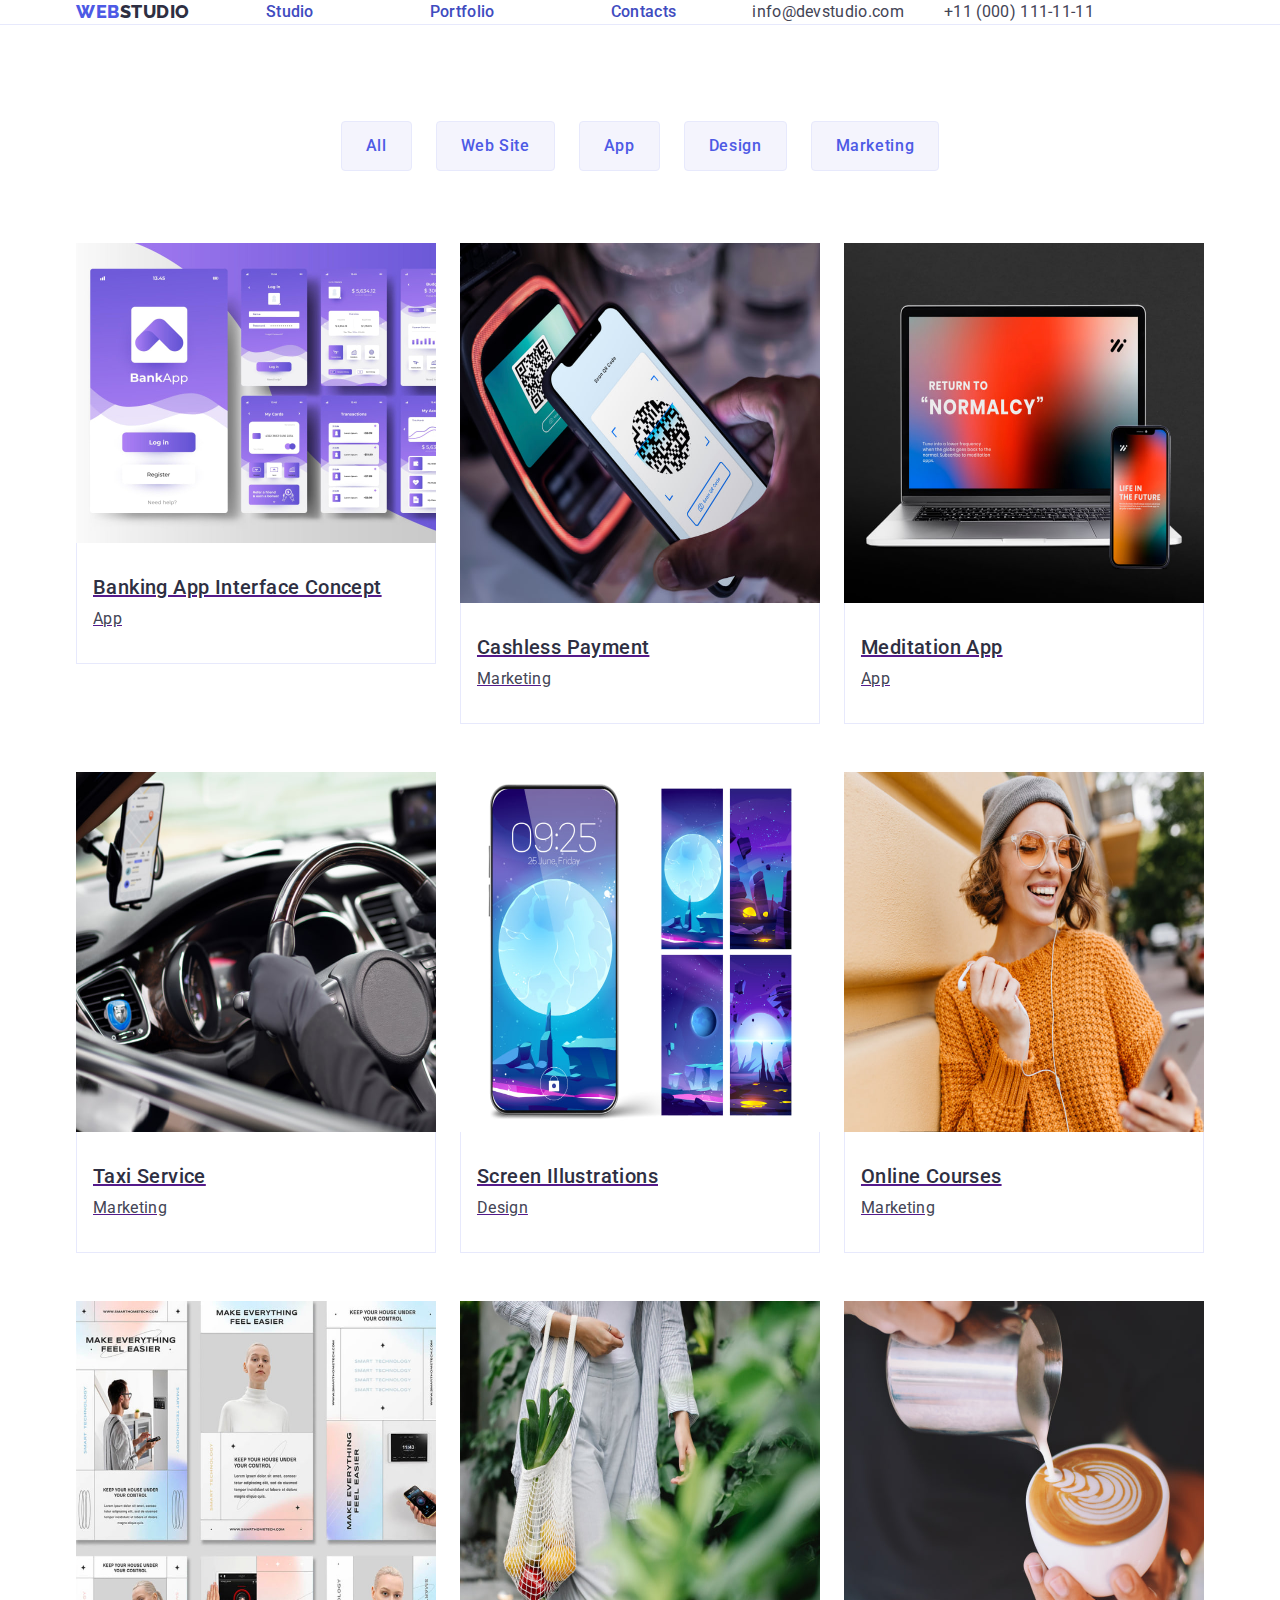
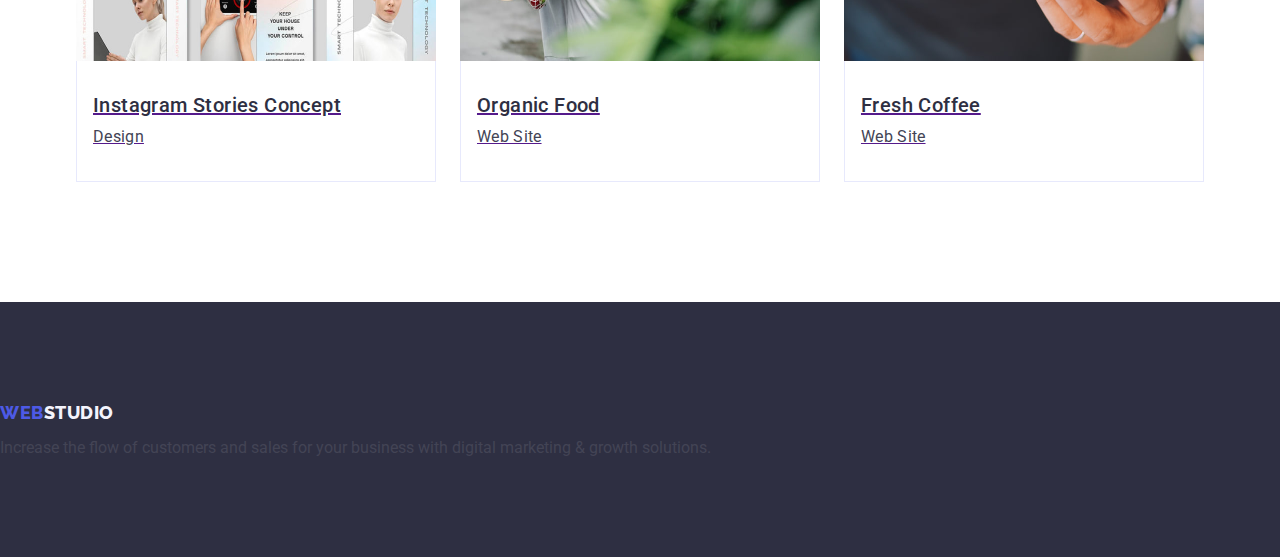
==== commit 3877bce3: "small fixes + structure rebuild" ====
--- a/portfolio.html
+++ b/portfolio.html
@@ -1,270 +1,218 @@
 <!DOCTYPE html>
 <html lang="en">
-
-<head>
-    <meta charset="UTF-8">
-    <meta http-equiv="X-UA-Compatible" content="IE=edge">
-    <meta name="viewport" content="width=device-width, initial-scale=1.0">
-    <title>Portfolio</title>
-
-    <!-- style -->
-    <link rel="stylesheet" href="https://cdn.jsdelivr.net/npm/modern-normalize@1.1.0/modern-normalize.min.css">
-    <link rel="stylesheet" href="./css/styles.css">
-
-    <!-- font -->
-    <link rel="preconnect" href="https://fonts.googleapis.com">
-    <link rel="preconnect" href="https://fonts.gstatic.com" crossorigin>
-    <link
-        href="https://fonts.googleapis.com/css2?family=Raleway:wght@800&family=Roboto:wght@400;500;700;900&display=swap"
-        rel="stylesheet">
-</head>
-
-<body>
-    <!-- top line -->
-    <header class="header">
-        <div class="container header-container">
-            <nav class="header-nav">
-                <a href="./index.html" class="logo header-logo link">
-                    Web<span class="logo-std-header">Studio</span>
-                </a>
-                <ul class="header-nav-list list">
-                    <li class="header-nav-item">
-                        <a href="./index.html" class="header-nav-link link">Studio</a>
-                    </li>
-                    <li class="header-nav-item">
-                        <a href="./portfolio.html" class="current header-nav-link link">Portfolio</a>
-                    </li>
-                    <li class="header-nav-item">
-                        <a href="" class="header-nav-link link">Contacts</a>
-                    </li>
-                </ul>
-            </nav>
-            <address class="contact">
-                <ul class="contact-list list">
-                    <li class="contact-item">
-                        <a href="mailto:info@devstudio.com" class="contact-link link">info@devstudio.com</a>
-                    </li>
-                    <li class="contact-item">
-                        <a href="tel:+110001111111" class="contact-link link">+11 (000) 111-11-11</a>
-                    </li>
-                </ul>
-            </address>
-        </div>
-    </header>
-
-    <main>
-        <!-- Projects -->
-        <section class="section section-portfolio">
-            <div class="container">
-                <h1 hidden class="title-primary">Projects</h1>
-                <!-- filters -->
-                <ul class="filter-list list">
-                    <li class="filter-item">
-                        <button type="button" class="btn">All</button>
-                    </li>
-                    <li class="filter-item">
-                        <button type="button" class="btn">Web Site</button>
-                    </li>
-                    <li class="filter-item">
-                        <button type="button" class="btn">App</button>
-                    </li>
-                    <li class="filter-item">
-                        <button type="button" class="btn">Design</button>
-                    </li>
-                    <li class="filter-item">
-                        <button type="button" class="btn">Marketing</button>
-                    </li>
-                </ul>
-                <!-- Projects List -->
-                <ul class="projects-list list">
-                    <li class="projects-card">
-                        <a href="" class="projects-link link">
-                            <div class="overlay">
-                                <img src="./images/projects/bank-app.jpg" alt="Banking App" width="360" height="300">
-                                <p class="overlay-text">14 Stylish and User-Friendly App Design Concepts · Task Manager
-                                    App · Calorie Tracker App · Exotic Fruit Ecommerce App · Cloud Storage App
-                                </p>
-                            </div>
-                            <div class="projects-card-desc">
-                                <h2 class="title-secondary">Banking App Interface Concept</h2>
-                                <p class="text">App</p>
-                            </div>
-                        </a>
-                    </li>
-                    <li class="projects-card">
-                        <a href="" class="projects-link link">
-                            <div class="overlay">
-                                <img src="./images/projects/payment.jpg" alt="Cashless Payment" width="360"
-                                    height="300">
-                                <p class="overlay-text">14 Stylish and User-Friendly App Design Concepts · Task Manager
-                                    App · Calorie Tracker App · Exotic Fruit Ecommerce App · Cloud Storage App
-                                </p>
-                            </div>
-                            <div class="projects-card-desc">
-                                <h2 class="title-secondary">Cashless Payment</h2>
-                                <p class="text">Marketing</p>
-                            </div>
-                        </a>
-                    </li>
-                    <li class="projects-card">
-                        <a href="" class="projects-link link">
-                            <div class="overlay">
-                                <img src="./images/projects/meditation-app.jpg" alt="Meditation App" width="360"
-                                    height="300">
-                                <p class="overlay-text">14 Stylish and User-Friendly App Design Concepts · Task Manager
-                                    App · Calorie Tracker App · Exotic Fruit Ecommerce App · Cloud Storage App
-                                </p>
-                            </div>
-
-                            <div class="projects-card-desc">
-                                <h2 class="title-secondary">Meditation App</h2>
-                                <p class="text">App</p>
-                            </div>
-                        </a>
-                    </li>
-                    <li class="projects-card">
-                        <a href="" class="projects-link link">
-                            <div class="overlay">
-                                <img src="./images/projects/taxi-service.jpg" alt="Taxi Service" width="360"
-                                    height="300">
-                                <p class="overlay-text">14 Stylish and User-Friendly App Design Concepts · Task Manager
-                                    App · Calorie Tracker App · Exotic Fruit Ecommerce App · Cloud Storage App
-                                </p>
-                            </div>
-                            <div class="projects-card-desc">
-                                <h2 class="title-secondary">Taxi Service</h2>
-                                <p class="text">Marketing</p>
-                            </div>
-                        </a>
-                    </li>
-                    <li class="projects-card">
-                        <a href="" class="projects-link link">
-                            <div class="overlay">
-                                <img src="./images/projects/screen-illustrations.jpg" alt="Illustrations" width="360"
-                                    height="300">
-                                <p class="overlay-text">14 Stylish and User-Friendly App Design Concepts · Task Manager
-                                    App · Calorie Tracker App · Exotic Fruit Ecommerce App · Cloud Storage App
-                                </p>
-                            </div>
-
-                            <div class="projects-card-desc">
-                                <h2 class="title-secondary">Screen Illustrations</h2>
-                                <p class="text">Design</p>
-                            </div>
-                        </a>
-                    </li>
-                    <li class="projects-card">
-                        <a href="" class="projects-link link">
-                            <div class="overlay">
-                                <img src="./images/projects/online-courses.jpg" alt="Online Courses" width="360"
-                                    height="300">
-                                <p class="overlay-text">14 Stylish and User-Friendly App Design Concepts · Task Manager
-                                    App · Calorie Tracker App · Exotic Fruit Ecommerce App · Cloud Storage App
-                                </p>
-                            </div>
-
-                            <div class="projects-card-desc">
-                                <h2 class="title-secondary">Online Courses</h2>
-                                <p class="text">Marketing</p>
-                            </div>
-                        </a>
-                    </li>
-                    <li class="projects-card">
-                        <a href="" class="projects-link link">
-                            <div class="overlay">
-                                <img src="./images/projects/instagram-stones-concept.jpg"
-                                    alt="Instagram Stories Concept" width="360" height="300">
-                                <p class="overlay-text">14 Stylish and User-Friendly App Design Concepts · Task Manager
-                                    App · Calorie Tracker App · Exotic Fruit Ecommerce App · Cloud Storage App
-                                </p>
-                            </div>
-
-                            <div class="projects-card-desc">
-                                <h2 class="title-secondary">Instagram Stories Concept</h2>
-                                <p class="text">Design</p>
-                            </div>
-                        </a>
-                    </li>
-                    <li class="projects-card">
-                        <a href="" class="projects-link link">
-                            <div class="overlay">
-                                <img src="./images/projects/organic-food.jpg" alt="Organic Food" width="360"
-                                    height="300">
-                                <p class="overlay-text">14 Stylish and User-Friendly App Design Concepts · Task Manager
-                                    App · Calorie Tracker App · Exotic Fruit Ecommerce App · Cloud Storage App
-                                </p>
-                            </div>
-                            <div class="projects-card-desc">
-                                <h2 class="title-secondary">Organic Food</h2>
-                                <p class="text">Web Site</p>
-                            </div>
-                        </a>
-                    </li>
-                    <li class="projects-card">
-                        <a href="" class="projects-link link">
-                            <div class="overlay">
-                                <img src="./images/projects/fresh-coffee.jpg" alt="Fresh Coffee" width="360"
-                                    height="300">
-                                <p class="overlay-text">14 Stylish and User-Friendly App Design Concepts · Task Manager
-                                    App · Calorie Tracker App · Exotic Fruit Ecommerce App · Cloud Storage App
-                                </p>
-                            </div>
-                            <div class="projects-card-desc">
-                                <h2 class="title-secondary">Fresh Coffee</h2>
-                                <p class="text">Web Site</p>
-                            </div>
-                        </a>
-                    </li>
-                </ul>
-            </div>
-        </section>
-    </main>
-
-    <footer class="footer">
-        <div class="footer-container container">
-            <div class="footer-text">
-                <a href="./index.html" class="logo link">
-                    Web<span class="logo-std-footer">Studio</span>
-                </a>
-                <p class="text"> Increase the flow of customers and sales for your business with digital
-                    marketing & growth solutions.
-                </p>
-            </div>
-            <div class="footer-social">
-                <p class="footer-social-text">Social media</p>
-                <ul class="footer-social-list list">
-                    <li class="social-item">
-                        <a href="" class="social-link">
-                            <svg class="social-icon" width="24" height="24">
-                                <use href="./images/icon.svg#icon-instagram"></use>
-                            </svg>
-                        </a>
-                    </li>
-                    <li class="social-item">
-                        <a href="" class="social-link">
-                            <svg class="social-icon" width="24" height="24">
-                                <use href="./images/icon.svg#icon-twitter"></use>
-                            </svg>
-                        </a>
-                    </li>
-                    <li class="social-item">
-                        <a href="" class="social-link">
-                            <svg class="social-icon" width="24" height="24">
-                                <use href="./images/icon.svg#icon-facebook"></use>
-                            </svg>
-                        </a>
-                    </li>
-                    <li class="social-item">
-                        <a href="" class="social-link">
-                            <svg class="social-icon" width="24" height="24">
-                                <use href="./images/icon.svg#icon-linkedin"></use>
-                            </svg>
-                        </a>
-                    </li>
-                </ul>
-            </div>
-        </div>
-    </footer>
-</body>
-
+    <head>
+        <meta charset="UTF-8">
+        <meta http-equiv="X-UA-Compatible" content="IE=edge">
+        <meta name="viewport" content="width=device-width, initial-scale=1.0">
+        <title>WebStudio</title>
+
+        <link rel="preconnect" href="https://fonts.googleapis.com">
+        <link rel="preconnect" href="https://fonts.gstatic.com" crossorigin>
+        <link href="https://fonts.googleapis.com/css2?family=Raleway:ital,wght@0,800;1,800&family=Roboto:ital,wght@0,400;0,500;0,700;0,900;1,400;1,500;1,700;1,900&display=swap" rel="stylesheet">
+        
+        <link rel="stylesheet" href="https://cdnjs.cloudflare.com/ajax/libs/modern-normalize/1.1.0/modern-normalize.min.css"
+            integrity="sha512-wpPYUAdjBVSE4KJnH1VR1HeZfpl1ub8YT/NKx4PuQ5NmX2tKuGu6U/JRp5y+Y8XG2tV+wKQpNHVUX03MfMFn9Q=="
+            crossorigin="anonymous" referrerpolicy="no-referrer" />
+            
+        <link rel="stylesheet" href="https://cdn.jsdelivr.net/npm/modern-normalize@1.1.0/modern-normalize.min.css" />
+        <link rel="stylesheet" href="./css/style.css">
+        
+
+    </head>
+    <body> 
+        <!--Header-->
+        <header class="logo-header">
+            
+                <div class="container-nav container">
+                    <nav class="navigation">
+                        <a href="./index.html" class="logo-header-link link">Web<span class="logo-header-blue">Studio</span></a>
+                        <ul class="header-list">
+                            <li><a href="./index.html" class="link-menu link">Studio</a></li>
+                            <li><a href="./portfolio.html" class="link-menu link">Portfolio</a></li>
+                            <li><a href="" class="link-menu link">Contacts</a></li>
+                        </ul>
+                    </nav>
+                    <address class="contact-list">
+                        <ul class="header-list">
+                            <li><a href="mailto:info@devstudio.com" class="link-contact link">info@devstudio.com</a></li>
+                            <li><a href="tel:+110001111111" class="link-contact link">+11 (000) 111-11-11</a></li>
+                        </ul>
+                    </address>
+                </div>
+               
+        </header>
+        <main>
+            <!--Section-->
+            <section class="section-mt">
+                <div class="container">
+                    <!--FilterS-->
+                    <h1 hidden>Filters</h1>
+                    <ul class="section-mt-list">
+                        <li><button class="filter-btn-active" type="button">All</button></li>
+                        <li><button class="filter-btn-active" type="button">Web Site</button></li>
+                        <li><button class="filter-btn-active" type="button">App</button></li>
+                        <li><button class="filter-btn-active" type="button">Design</button></li>
+                        <li><button class="filter-btn-active" type="button">Marketing</button></li>
+                    </ul>
+                    <ul class="section-mw-list">
+                                <li class="app-item">
+                                    <a href="" class="link-search">
+                                        <div class="daser">
+                                            <img src="./images/app.jpg" alt="Banking App Interface Concept" width="360" class="filters-list">
+                                            <p class="tery">14 Stylish and User-Friendly App Design Concepts · 
+                                                Task Manager App · Calorie Tracker App · Exotic Fruit Ecommerce App ·
+                                                Cloud Storage App
+                                            </p>
+                                        </div>
+                                        <div class="app-container">
+                                            <h2 class="list-text">Banking App Interface Concept</h2>
+                                            <p class="list-name">App</p>
+                                        </div>
+                                    </a>
+                                </li>
+                        
+                        <li class="app-item">
+                            <a href="" class="link-search">
+                                <div class="daser">
+                                    <img src="./images/orkod.jpg" alt="Cashless Payment" width="360" height="360" class="filters-list">
+                                    <p class="tery">14 Stylish and User-Friendly App Design Concepts ·
+                                        Task Manager App · Calorie Tracker App · Exotic Fruit Ecommerce App ·
+                                        Cloud Storage App
+                                    </p>
+                                </div>
+                               <div class="app-container">
+                                    <h2 class="list-text">Cashless Payment</h2>
+                                    <p class="list-name">Marketing</p>
+                                </div>
+                            </a>
+                    
+                        </li>
+                
+                        <li class="app-item">
+                            <a href="" class="link-search">
+                                <div class="daser">
+                                    <img src="./images/site.jpg" alt="Meditation App" width="360" height="360" class="filters-list">
+                                    <p class="tery">14 Stylish and User-Friendly App Design Concepts ·
+                                        Task Manager App · Calorie Tracker App · Exotic Fruit Ecommerce App ·
+                                        Cloud Storage App
+                                    </p>
+                                </div>
+                                <div class="app-container">
+                                    <h2 class="list-text">Meditation App</h2>
+                                    <p class="list-name">App</p>
+                                </div>
+                            </a>
+                        </li>
+                    
+                        <li class="app-item">
+                            <a href="" class="link-search">
+                                <div class="daser">
+                                    <img src="./images/car.jpg" alt="Taxi Service" width="360" height="360" class="filters-list">
+                                    <p class="tery">14 Stylish and User-Friendly App Design Concepts ·
+                                        Task Manager App · Calorie Tracker App · Exotic Fruit Ecommerce App ·
+                                        Cloud Storage App
+                                    </p>
+                                </div>
+                                <div class="app-container">
+                                    <h2 class="list-text">Taxi Service</h2>
+                                    <p class="list-name">Marketing</p>
+                                </div>    
+                            </a>
+                        </li>
+
+
+                        <li class="app-item">
+                            <a href="" class="link-search">
+                                <div class="daser">
+                                    <img src="./images/wallpaper.jpg" alt="Screen Illustrations" width="360" height="360" class="filters-list">
+                                    <p class="tery">14 Stylish and User-Friendly App Design Concepts ·
+                                        Task Manager App · Calorie Tracker App · Exotic Fruit Ecommerce App ·
+                                        Cloud Storage App
+                                    </p>
+                                </div>
+                                <div class="app-container">
+                                    <h2 class="list-text">Screen Illustrations</h2>
+                                    <p class="list-name">Design</p>
+                                </div>
+                            </a>
+                        </li>
+
+
+                        <li class="app-item">
+                            <a href="" class="link-search">
+                                <div class="daser">
+                                    <img src="./images/music.jpg" alt="Online Courses" width="360" height="360" class="filters-list">
+                                    <p class="tery">14 Stylish and User-Friendly App Design Concepts ·
+                                        Task Manager App · Calorie Tracker App · Exotic Fruit Ecommerce App ·
+                                        Cloud Storage App
+                                    </p>
+                                </div>
+                                <div class="app-container">
+                                    <h2 class="list-text">Online Courses</h2>
+                                    <p class="list-name">Marketing</p>
+                                </div>
+                            </a>
+                        </li>
+
+                        <li class="app-item">
+                            <a href="" class="link-search">
+                                <div class="daser">
+                                    <img src="./images/AiChat.jpg" alt="Instagram Stories Concept" width="360" height="360" class="filters-list">
+                                    <p class="tery">14 Stylish and User-Friendly App Design Concepts ·
+                                        Task Manager App · Calorie Tracker App · Exotic Fruit Ecommerce App ·
+                                        Cloud Storage App
+                                    </p>
+                                </div>
+                                <div class="app-container">
+                                    <h2 class="list-text">Instagram Stories Concept</h2>
+                                    <p class="list-name">Design</p>
+                                </div>
+                            </a>
+                        </li>
+
+                        <li class="app-item">
+                            <a href="" class="link-search">
+                                <div class="daser">
+                                    <img src="./images/fruit.jpg" alt="Organic Food" width="360" height="360" class="filters-list">
+                                    <p class="tery">14 Stylish and User-Friendly App Design Concepts ·
+                                        Task Manager App · Calorie Tracker App · Exotic Fruit Ecommerce App ·
+                                        Cloud Storage App
+                                    </p>
+                                </div>
+                                <div class="app-container">
+                                    <h2 class="list-text">Organic Food</h2>
+                                    <p class="list-name">Web Site</p>
+                                </div>
+                    </a>
+                        </li>
+
+                        <li class="app-item">
+                            <a href="" class="link-search">
+                                <div class="daser">
+                                    <img src="./images/coffe.jpg" alt="Fresh Coffee" width="360" height="360" class="filters-list">
+                                    <p class="tery">14 Stylish and User-Friendly App Design Concepts ·
+                                        Task Manager App · Calorie Tracker App · Exotic Fruit Ecommerce App ·
+                                        Cloud Storage App
+                                    </p>
+                                </div>
+                                <div class="app-container">
+                                    <h2 class="list-text">Fresh Coffee</h2>
+                                    <p class="list-name">Web Site</p>
+                                </div>
+                            </a>
+                        </li>
+                    </ul>
+                </div>
+            </section>
+
+        </main>
+        <!--Footer-->
+        <footer class="footer">
+            
+                <a href="./index.html" class="logo-link link">Web<span class="logo-text">Studio</span></a>
+                <p>Increase the flow of customers and sales for your business with digital marketing & growth solutions.</p>
+
+        </footer>
+
+    </body>
 </html>--- a/css/style.css
+++ b/css/style.css
@@ -0,0 +1,658 @@
+:root {
+    --main-bg-color: #FFFFFF;
+    --main-pg-color: #4d5ae5;
+    --main-vg-color: #2e2f42;
+    --main-mg-color: #434455;
+    --second-background-color: #404bbf;
+    --main-ag-color: #F4F4FD;
+    --main-qg-color:#8e8f99;
+}
+
+body {
+    font-family: "Roboto", sans-serif;
+    color: #434455;
+    background-color: var(--main-bg-color);
+}
+
+ ul {
+     padding-left: 0;
+ }
+* {
+    margin: 0;
+}
+.list {
+    list-style: none;
+}
+
+img {
+    display: block;
+}
+
+/* WebStudio */
+
+/* Header */
+
+    .header {
+        border-bottom: 1px solid #e7e9fc;
+        box-shadow: 0px 2px 1px rgba(46, 47, 66, 0.08), 0px 1px 1px rgba(46, 47, 66, 0.16), 0px 1px 6px rgba(46, 47, 66, 0.08);
+    
+    }
+
+    .container-nav{
+        display: flex;
+    }
+    .container {
+        
+        width: 1158px;
+        padding: 0 15px;
+        margin: 0 auto;
+       
+    }
+
+    
+    
+    .navigation {
+        display: flex;
+        align-items: center;
+    }
+
+    .logo-header-link{
+        font-family: "Raleway", sans-serif;
+        font-weight: 800;
+        font-size: 18px;
+        line-height: 1.17;
+        letter-spacing: 0.03em;
+        text-transform: uppercase;
+        color: var(--main-pg-color);
+        text-decoration: none; 
+        margin-right: 76px;
+    }
+
+   
+    .logo-header-blue{
+        text-decoration: none;
+        color: var(--main-vg-color);
+        
+    }
+
+    .link-menu{
+        font-weight: 500;
+        font-size: 16px;
+        line-height: 1.5;
+        letter-spacing: 0.02em;
+        color: var(--main-vg-color);
+        text-decoration: none;
+        padding-top: 24px;
+        padding-bottom: 24px;
+        margin-right: 76px;
+        position: relative;
+        color: #404bbf;
+        transition: color 250ms cubic-bezier(0.4, 0, 0.2, 1);
+
+    }
+        .link-menu::after {
+            content: '';
+            position: absolute;
+            left: 0;
+            bottom: -1px;
+            height: 4px;
+            background-color: #404bbf;
+            border-radius: 2px;
+        
+        }
+
+    .link-menu:hover,
+    .link-menu:focus{
+        color: var(--second-background-color);
+    }
+
+    .contact-list {
+        font-style: normal;
+        
+    }
+    
+    .header-list {
+        list-style: none;
+        display: flex;
+        gap: 40px;
+    }
+
+    .link-contact {
+        color: var(--main-vg-color);
+        text-decoration: none;
+        line-height: 1.5;
+        letter-spacing: 0.02em;
+        color: var(--main-mg-color);
+        transition: color 250ms cubic-bezier(0.4, 0, 0.2, 1);
+    }
+    
+    .link-contact:hover,
+    .link-contact:focus{
+        color: var(--second-background-color);
+    }
+    
+
+/* Section-1 */
+    .section-mc {
+        background-color: var(--main-vg-color);
+        padding: 188px 0;
+        background-image: linear-gradient(rgba(46, 47, 66, 0.7),
+        rgba(46, 47, 66, 0.7)), 
+        url(../images/img-name.jpeg);
+        max-width: 1440px;
+        background-repeat: no-repeat;
+        background-position: center;
+        background-size: cover;
+    }
+
+    .section-header{
+        font-size: 56px;
+        line-height: 1.07;
+        text-align: center;
+        letter-spacing: 0.02em;
+        color: #FFFFFF;
+        max-width: 496px;
+    }
+
+    .filter-btn:hover,
+    .filter-btn:focus {
+        background-color: var(--second-background-color);
+        color: var(--main-bg-color);
+        cursor: pointer;
+    }
+
+    .filter-btn{
+        font-family: "Roboto", sans-serif;
+        font-weight: 500;
+        font-size: 16px;
+        line-height: 1.5;
+        letter-spacing: 0.04em;
+        background-color: #4D5AE5;
+        color: #ffffff;
+        min-width: 169px;
+        height: 56px;
+        border: none;
+        border-radius: 4px;
+        cursor: pointer;
+        display: block;
+        transition: background-color 250ms cubic-bezier(0.4, 0, 0.2, 1);
+        
+    }
+
+/* Section-2 */
+    .section-md{
+        padding: 120px 0;
+    }
+
+    .section-heading {
+        font-size: 36px;
+        line-height: 1.11;
+        text-align: center;
+        letter-spacing: 0.02em;
+        text-transform: capitalize;
+        color: var(--main-vg-color);
+        margin-bottom: 72px;
+
+    }
+
+    .section-md-list{
+        display: flex;
+        gap: 24px;
+        list-style: none;
+    }
+
+    .section-md-information{
+        width: calc((100% - 72px) / 4);
+    }
+
+    .icon-container{
+        display: flex;
+        align-items: center;
+        justify-content: center;
+        height: 112px;
+        background-color: #f4f4fd;
+        border-radius: 4px;
+        margin-bottom: 8px;
+    }
+/* Section-3 */
+    .section-ma{
+        padding-bottom: 120px;
+    }
+
+    .section-ma-list{
+        list-style: none;
+        display: flex;
+        gap: 24px;
+    }
+
+    .section-ma-photos{
+        width:calc((100% - 48px) / 3);
+    }
+
+/* Section-4 */
+    .section-mr{
+        background-color: var(--main-ag-color);
+        padding: 120px 0;
+    }
+
+    .section-list-mr{
+        list-style: none;
+        display: flex;
+            gap: 24px;
+    }
+
+    .rml{
+        background-color: var(--main-bg-color);
+        width: calc((100% - 72px) / 4);
+        border-radius: 0px 0px 4px 4px;
+        box-shadow: rgba(46, 47, 66, 0.08),
+            0px 1px 1px rgba(46, 47, 66, 0.16),
+            0px 2px 1px rgba(46, 47, 66, 0.08);
+            box-shadow: 0px 1px 6px rgba(46, 47, 66, 0.08),
+                0px 1px 1px rgba(46, 47, 66, 0.16),
+                0px 2px 1px rgba(46, 47, 66, 0.08);
+    }
+
+    .social-media-list{
+        display: flex;
+        justify-content: center;
+        gap: 24px;
+    
+    }
+
+    .income-lak{
+        list-style-type: none;
+        width: 40px;
+        height: 40px;
+        
+    }
+
+    .search-fn{
+        width: 100%;
+        height: 100%;
+        background-color: var(--main-pg-color);
+        border-radius: 50%;
+        display: flex;
+        align-items: center;
+        justify-content: center;
+        transition: background-color 250ms cubic-bezier(0.4, 0, 0.2, 1);
+    }
+
+    .search-fn:is(:hover, :focus){
+        background-color: #404bbf;
+    }
+
+    .bjf-vdbj{
+        fill: #f4f4fd;
+    }
+    
+    
+    .name-spec{
+        padding: 32px 16px;
+        
+        padding: 32px 0;
+        
+    }
+    .name{
+        font-weight: 500;
+        font-size: 20px;
+        line-height: 1.2;
+        letter-spacing: 0.02em;
+        color: var(--main-vg-color);
+        margin-bottom: 8px;
+        text-align: center;
+    }
+
+    .specialization{
+        font-size: 16px;
+        line-height: 1.5;
+        letter-spacing: 0.02em; 
+        text-align: center;
+    }
+
+    .name-list{
+        display: flex;
+        justify-content: center;
+        gap: 24px;
+    }
+
+    /* Section-5 */
+
+        .customer-section{
+            padding-top: 120px;
+            padding-bottom: 120px;
+        }
+        .section-customer-header{
+            font-size: 36px;
+            line-height: 1.1;
+            color: var(--main-vg-color);
+            margin-bottom: 72px;
+        }
+        .customer-list{
+            display: flex;
+            gap: 24px;
+        }
+        .customer-item{
+            width: calc((100% - 120px) / 6);
+            height: 88px;
+            list-style-type: none;
+            
+        }
+        .customer-link{
+            width: 100%;
+            height: 100%;
+            border: 1px solid #8e8f99;
+            border-radius: 4px;
+            display: flex;
+            align-items: center;
+            justify-content: center;
+            color: var(--main-qg-color);
+            transition: border-color 250ms cubic-bezier(0.4, 0, 0.2, 1),
+                color 250ms cubic-bezier(0.4, 0, 0.2, 1);
+        }
+
+        .customer-link:is(:hover, :focus){
+            border-color: #404bbf;
+            color: #404bbf;
+        }
+
+        .customer-svg{
+            fill: currentColor;
+        }
+
+    .photo {
+        background-color: #FFFFFF;
+    }
+
+/* Portfolio */
+   
+    .logo-header{
+        border-bottom: 1px solid #e7e9fc;
+    }
+
+    .section-mt{
+        padding: 96px 0 120px;
+    }
+
+    .section-mt-list{
+        display: flex;
+        justify-content: center;
+        gap: 24px;
+        margin-bottom: 72px;
+        list-style: none;
+    }
+
+    .section-mw-list{
+        display: flex;
+        flex-wrap: wrap;
+        column-gap: 24px;
+        row-gap: 48px;
+        list-style: none;
+    
+
+    }
+
+    .section-mq-filters{
+        width: calc((100% - 48px) / 3);
+    }
+    
+    .filter-btn-active {
+        font-family: "Roboto", sans-serif;
+        font-weight: 500;
+        font-size: 16px;
+        line-height: 1.5;
+        letter-spacing: 0.04em;
+        background-color: var(--main-ag-color);
+        color: var(--main-pg-color);
+        cursor: pointer;
+        padding: 12px 24px;
+        border: 1px solid #e7e9fc;
+        border-radius: 4px;
+        transition:color 250ms cubic-bezier(0.4, 0, 0.2, 1),
+            background-color 250ms cubic-bezier(0.4, 0, 0.2, 1),
+            border-color 250ms cubic-bezier(0.4, 0, 0.2, 1),
+            box-shadow 250ms cubic-bezier(0.4, 0, 0.2, 1);
+
+    }
+
+    .filter-btn-active:is(:hover, :focus) {
+        color: #FFFFFF;
+        background-color: var(--second-background-color, #404BBF);
+        border: 1px solid transparent;
+        box-shadow: 0px 3px 1px rgba(0, 0, 0, 0.1), 0px 2px 1px rgba(0, 0, 0, 0.08), 0px 2px 2px rgba(0, 0, 0, 0.12);
+        
+    }
+
+
+    .app-item{
+        width: calc((100% - 48px) / 3);
+        
+    }
+
+    .link-search{
+        display: block;
+        transition: box-shadow 250ms cubic-bezier(0.4, 0, 0.2, 1);
+    }
+    .link-search:is(:hover, :focus){
+        box-shadow: 0px 1px 6px rgba(46, 47, 66, 0.08), 0px 1px 1px rgba(46, 47, 66, 0.16), 0px 2px 1px rgba(46, 47, 66, 0.08);
+    }
+
+        .link-search:hover .tery,
+        .link-search:focus .tery {
+            transform: translateY(0%);
+        }
+
+    .daser{
+        position: relative;
+        overflow: hidden;
+    }
+
+    .tery{
+        position: absolute;
+        top: 0;
+        font-size: 16px;
+        line-height: 1.5;
+        letter-spacing: 0.02em;
+        color: var(--main-ag-color);
+        padding: 40px 32px;
+        background-color: #4d5ae5;
+        height: 100%;
+        width: 100%;
+        transform: translateY(100%);
+        transition: transform 250ms cubic-bezier(0.4, 0, 0.2, 1);
+    }
+    .filters-list{
+        display: block;
+    }
+
+    .app-container{
+        padding: 32px 16px;
+        border: 1px solid #e7e9fc;
+        border-top: none;
+    }
+    
+/* Img-(1-9)-Portfolio */
+
+    a.link {
+        text-decoration: none;
+    }
+    
+    .list-text{
+        font-weight: 500;
+        font-size: 20px;
+        line-height: 1.2;
+        letter-spacing: 0.02em;
+        color: var(--main-vg-color);
+        margin-bottom: 8px;
+    }
+
+    .list-name{
+        font-size: 16px;
+        line-height: 1.5;
+        letter-spacing: 0.02em;
+        color: var(--main-mg-color);
+    }
+
+
+
+/* Section (2-3-4) heading */
+
+    .mgpd{
+        background-color: #FFFFFF;
+    }
+
+
+    
+/* Footer-WebStudio-Portfolio*/
+        .footer {
+            background-color: var(--main-vg-color);
+            padding: 100px 0;
+            
+        }
+
+            .container-footer{
+                display: flex;
+                width: 1158px;
+                padding: 0 15px;
+                margin: 0 auto;
+                align-items: baseline;
+            }
+
+            .logo-and-paragraph {
+                margin-right: 120px;
+                
+            }
+        
+        .logo-link {
+            display: inline-block;
+            font-family: "Raleway", sans-serif;
+            font-weight: 800;
+            font-size: 18px;
+            line-height: 1.17;
+            letter-spacing: 0.03em;
+            text-transform: uppercase;
+            color: #4d5ae5;
+            text-decoration: none;
+            margin-bottom: 16px;
+            text-decoration: none;
+            
+        }
+
+        .logo-text {
+            color:var(--main-ag-color);
+            display: inline-block;
+        }
+
+        .logo-information{
+            max-width: 264px;
+            font-size: 16px;
+            line-height: 24px;
+            color: #F4F4FD;
+        }
+
+        .footer-text{
+            font-weight: 500;
+            line-height: 1.5;
+            letter-spacing: 0.02em;
+            color: var(--main-bg-color);
+            margin-bottom: 16px;
+        }
+
+        .social-list {
+            display: flex;
+            gap: 16px;
+            list-style: none;
+        }
+
+        .social-item:first-child {
+            width: 40px;
+            height: 40px;
+        }
+
+        .social-link{
+            width: 100%;
+            height: 100%;
+            background-color: var(--main-pg-color);
+            border-radius: 50%;
+            display: flex;
+            align-items: center;
+            justify-content: center;
+            transition: background-color 250ms cubic-bezier(0.4, 0, 0.2, 1);
+        }
+
+        .social-link:is(:hover, :focus){
+            background-color: #31d0aa;
+        }
+
+        .icon{
+            fill: var(--main-ag-color);
+        }
+
+    /* Modal-container */
+
+        .modal-container {
+            position: fixed;
+            top: 0;
+            left: 0;
+            width: 100%;
+            height: 100%;
+            background-color: rgba(46, 47, 66, 0.4);
+            transition: opacity 250ms cubic-bezier(0.4, 0, 0.2, 1), 
+                        visibility 250ms cubic-bezier(0.4, 0, 0.2, 1);
+        }
+
+        .modal-container.is-hidden {
+            opacity: 0;
+            visibility: hidden;
+            pointer-events: none;
+        }
+
+        .modal-content {
+            position: absolute;
+            top: 50%;
+            left: 50%;
+            transform: translate(-50%, -50%) scale(1);
+            width: 408px;
+            min-height: 576px;
+            background: #fcfcfc;
+            box-shadow: 0px 1px 1px rgba(0, 0, 0, 0.14), 0px 1px 3px rgba(0, 0, 0, 0.12), 0px 2px 1px rgba(0, 0, 0, 0.2);
+            border-radius: 4px;
+            transition: transform 250ms cubic-bezier(0.4, 0, 0.2, 1);
+            padding: 20px;
+        }
+
+        .modal-close-button{
+            position: absolute;
+            top: 24px;
+            right: 24px;
+            width: 24px;
+            height: 24px;
+            border-radius: 50%;
+            display: flex;
+            align-items: center;
+            justify-content: center;
+            background-color: #e7e9fc;
+            border: 1px solid rgba(0, 0, 0, 0.1);
+            padding: 0;
+            cursor: pointer;
+            transition: background-color 250ms cubic-bezier(0.4, 0, 0.2, 1), border 250ms cubic-bezier(0.4, 0, 0.2, 1);
+        }
+
+        .modal-close-button:hover,
+        .modal-close-button:focus {
+            background-color: #404bbf;
+            border: none;
+            fill: #ffffff;
+        }
+            
+        .my-icon{
+            transition: fill 250ms cubic-bezier(0.4, 0, 0.2, 1);
+        }
+
+        
+
+        
+                
+        
+
+        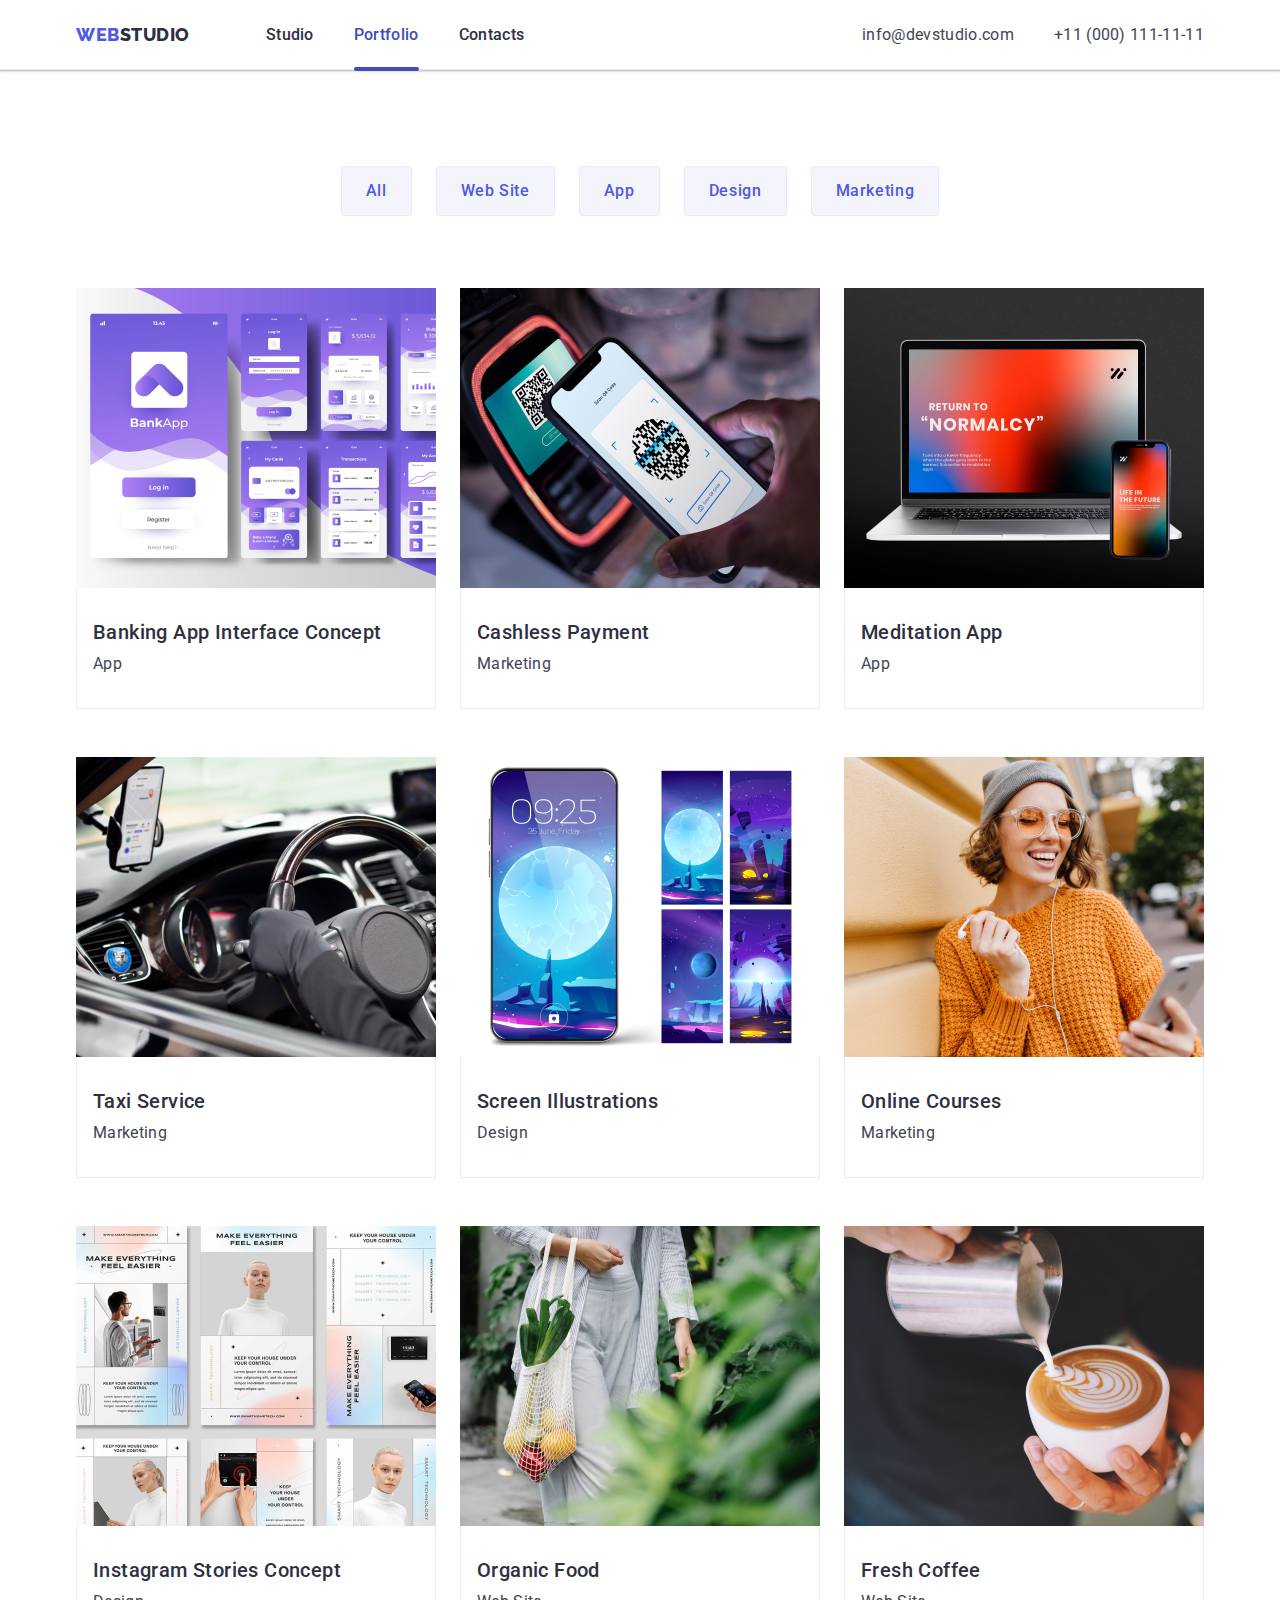
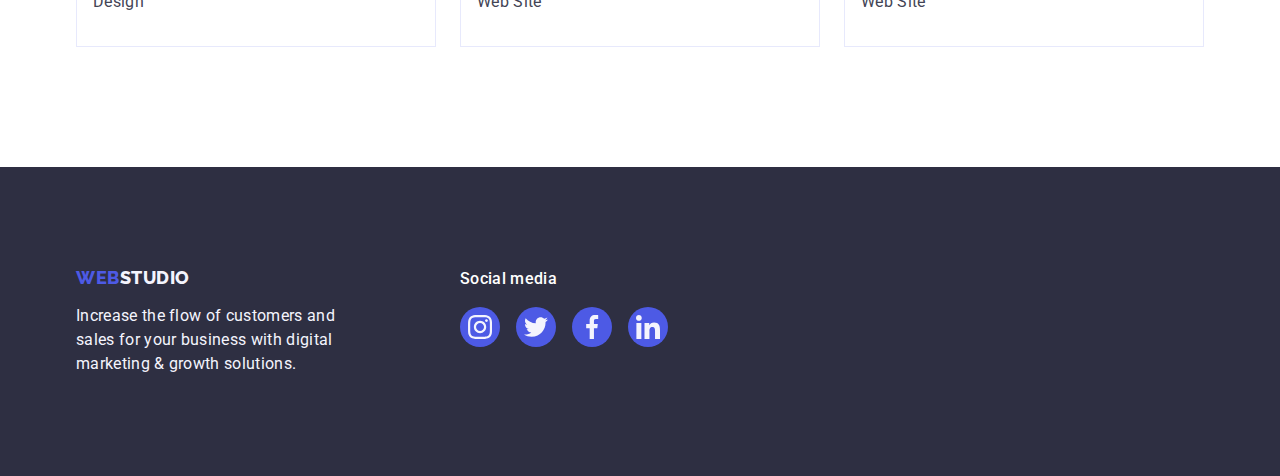
==== commit df45f6b0: "final fixes" ====
--- a/portfolio.html
+++ b/portfolio.html
@@ -1,218 +1,270 @@
 <!DOCTYPE html>
 <html lang="en">
-    <head>
-        <meta charset="UTF-8">
-        <meta http-equiv="X-UA-Compatible" content="IE=edge">
-        <meta name="viewport" content="width=device-width, initial-scale=1.0">
-        <title>WebStudio</title>
-
-        <link rel="preconnect" href="https://fonts.googleapis.com">
-        <link rel="preconnect" href="https://fonts.gstatic.com" crossorigin>
-        <link href="https://fonts.googleapis.com/css2?family=Raleway:ital,wght@0,800;1,800&family=Roboto:ital,wght@0,400;0,500;0,700;0,900;1,400;1,500;1,700;1,900&display=swap" rel="stylesheet">
-        
-        <link rel="stylesheet" href="https://cdnjs.cloudflare.com/ajax/libs/modern-normalize/1.1.0/modern-normalize.min.css"
-            integrity="sha512-wpPYUAdjBVSE4KJnH1VR1HeZfpl1ub8YT/NKx4PuQ5NmX2tKuGu6U/JRp5y+Y8XG2tV+wKQpNHVUX03MfMFn9Q=="
-            crossorigin="anonymous" referrerpolicy="no-referrer" />
-            
-        <link rel="stylesheet" href="https://cdn.jsdelivr.net/npm/modern-normalize@1.1.0/modern-normalize.min.css" />
-        <link rel="stylesheet" href="./css/style.css">
-        
-
-    </head>
-    <body> 
-        <!--Header-->
-        <header class="logo-header">
-            
-                <div class="container-nav container">
-                    <nav class="navigation">
-                        <a href="./index.html" class="logo-header-link link">Web<span class="logo-header-blue">Studio</span></a>
-                        <ul class="header-list">
-                            <li><a href="./index.html" class="link-menu link">Studio</a></li>
-                            <li><a href="./portfolio.html" class="link-menu link">Portfolio</a></li>
-                            <li><a href="" class="link-menu link">Contacts</a></li>
-                        </ul>
-                    </nav>
-                    <address class="contact-list">
-                        <ul class="header-list">
-                            <li><a href="mailto:info@devstudio.com" class="link-contact link">info@devstudio.com</a></li>
-                            <li><a href="tel:+110001111111" class="link-contact link">+11 (000) 111-11-11</a></li>
-                        </ul>
-                    </address>
-                </div>
-               
-        </header>
-        <main>
-            <!--Section-->
-            <section class="section-mt">
-                <div class="container">
-                    <!--FilterS-->
-                    <h1 hidden>Filters</h1>
-                    <ul class="section-mt-list">
-                        <li><button class="filter-btn-active" type="button">All</button></li>
-                        <li><button class="filter-btn-active" type="button">Web Site</button></li>
-                        <li><button class="filter-btn-active" type="button">App</button></li>
-                        <li><button class="filter-btn-active" type="button">Design</button></li>
-                        <li><button class="filter-btn-active" type="button">Marketing</button></li>
-                    </ul>
-                    <ul class="section-mw-list">
-                                <li class="app-item">
-                                    <a href="" class="link-search">
-                                        <div class="daser">
-                                            <img src="./images/app.jpg" alt="Banking App Interface Concept" width="360" class="filters-list">
-                                            <p class="tery">14 Stylish and User-Friendly App Design Concepts · 
-                                                Task Manager App · Calorie Tracker App · Exotic Fruit Ecommerce App ·
-                                                Cloud Storage App
-                                            </p>
-                                        </div>
-                                        <div class="app-container">
-                                            <h2 class="list-text">Banking App Interface Concept</h2>
-                                            <p class="list-name">App</p>
-                                        </div>
-                                    </a>
-                                </li>
-                        
-                        <li class="app-item">
-                            <a href="" class="link-search">
-                                <div class="daser">
-                                    <img src="./images/orkod.jpg" alt="Cashless Payment" width="360" height="360" class="filters-list">
-                                    <p class="tery">14 Stylish and User-Friendly App Design Concepts ·
-                                        Task Manager App · Calorie Tracker App · Exotic Fruit Ecommerce App ·
-                                        Cloud Storage App
-                                    </p>
-                                </div>
-                               <div class="app-container">
-                                    <h2 class="list-text">Cashless Payment</h2>
-                                    <p class="list-name">Marketing</p>
-                                </div>
-                            </a>
-                    
-                        </li>
-                
-                        <li class="app-item">
-                            <a href="" class="link-search">
-                                <div class="daser">
-                                    <img src="./images/site.jpg" alt="Meditation App" width="360" height="360" class="filters-list">
-                                    <p class="tery">14 Stylish and User-Friendly App Design Concepts ·
-                                        Task Manager App · Calorie Tracker App · Exotic Fruit Ecommerce App ·
-                                        Cloud Storage App
-                                    </p>
-                                </div>
-                                <div class="app-container">
-                                    <h2 class="list-text">Meditation App</h2>
-                                    <p class="list-name">App</p>
-                                </div>
-                            </a>
-                        </li>
-                    
-                        <li class="app-item">
-                            <a href="" class="link-search">
-                                <div class="daser">
-                                    <img src="./images/car.jpg" alt="Taxi Service" width="360" height="360" class="filters-list">
-                                    <p class="tery">14 Stylish and User-Friendly App Design Concepts ·
-                                        Task Manager App · Calorie Tracker App · Exotic Fruit Ecommerce App ·
-                                        Cloud Storage App
-                                    </p>
-                                </div>
-                                <div class="app-container">
-                                    <h2 class="list-text">Taxi Service</h2>
-                                    <p class="list-name">Marketing</p>
-                                </div>    
-                            </a>
-                        </li>
-
-
-                        <li class="app-item">
-                            <a href="" class="link-search">
-                                <div class="daser">
-                                    <img src="./images/wallpaper.jpg" alt="Screen Illustrations" width="360" height="360" class="filters-list">
-                                    <p class="tery">14 Stylish and User-Friendly App Design Concepts ·
-                                        Task Manager App · Calorie Tracker App · Exotic Fruit Ecommerce App ·
-                                        Cloud Storage App
-                                    </p>
-                                </div>
-                                <div class="app-container">
-                                    <h2 class="list-text">Screen Illustrations</h2>
-                                    <p class="list-name">Design</p>
-                                </div>
-                            </a>
-                        </li>
-
-
-                        <li class="app-item">
-                            <a href="" class="link-search">
-                                <div class="daser">
-                                    <img src="./images/music.jpg" alt="Online Courses" width="360" height="360" class="filters-list">
-                                    <p class="tery">14 Stylish and User-Friendly App Design Concepts ·
-                                        Task Manager App · Calorie Tracker App · Exotic Fruit Ecommerce App ·
-                                        Cloud Storage App
-                                    </p>
-                                </div>
-                                <div class="app-container">
-                                    <h2 class="list-text">Online Courses</h2>
-                                    <p class="list-name">Marketing</p>
-                                </div>
-                            </a>
-                        </li>
-
-                        <li class="app-item">
-                            <a href="" class="link-search">
-                                <div class="daser">
-                                    <img src="./images/AiChat.jpg" alt="Instagram Stories Concept" width="360" height="360" class="filters-list">
-                                    <p class="tery">14 Stylish and User-Friendly App Design Concepts ·
-                                        Task Manager App · Calorie Tracker App · Exotic Fruit Ecommerce App ·
-                                        Cloud Storage App
-                                    </p>
-                                </div>
-                                <div class="app-container">
-                                    <h2 class="list-text">Instagram Stories Concept</h2>
-                                    <p class="list-name">Design</p>
-                                </div>
-                            </a>
-                        </li>
-
-                        <li class="app-item">
-                            <a href="" class="link-search">
-                                <div class="daser">
-                                    <img src="./images/fruit.jpg" alt="Organic Food" width="360" height="360" class="filters-list">
-                                    <p class="tery">14 Stylish and User-Friendly App Design Concepts ·
-                                        Task Manager App · Calorie Tracker App · Exotic Fruit Ecommerce App ·
-                                        Cloud Storage App
-                                    </p>
-                                </div>
-                                <div class="app-container">
-                                    <h2 class="list-text">Organic Food</h2>
-                                    <p class="list-name">Web Site</p>
-                                </div>
-                    </a>
-                        </li>
-
-                        <li class="app-item">
-                            <a href="" class="link-search">
-                                <div class="daser">
-                                    <img src="./images/coffe.jpg" alt="Fresh Coffee" width="360" height="360" class="filters-list">
-                                    <p class="tery">14 Stylish and User-Friendly App Design Concepts ·
-                                        Task Manager App · Calorie Tracker App · Exotic Fruit Ecommerce App ·
-                                        Cloud Storage App
-                                    </p>
-                                </div>
-                                <div class="app-container">
-                                    <h2 class="list-text">Fresh Coffee</h2>
-                                    <p class="list-name">Web Site</p>
-                                </div>
-                            </a>
-                        </li>
-                    </ul>
-                </div>
-            </section>
-
-        </main>
-        <!--Footer-->
-        <footer class="footer">
-            
-                <a href="./index.html" class="logo-link link">Web<span class="logo-text">Studio</span></a>
-                <p>Increase the flow of customers and sales for your business with digital marketing & growth solutions.</p>
-
-        </footer>
-
-    </body>
+
+<head>
+    <meta charset="UTF-8">
+    <meta http-equiv="X-UA-Compatible" content="IE=edge">
+    <meta name="viewport" content="width=device-width, initial-scale=1.0">
+    <title>Portfolio</title>
+
+    <!-- style -->
+    <link rel="stylesheet" href="https://cdn.jsdelivr.net/npm/modern-normalize@1.1.0/modern-normalize.min.css">
+    <link rel="stylesheet" href="./css/styles.css">
+
+    <!-- font -->
+    <link rel="preconnect" href="https://fonts.googleapis.com">
+    <link rel="preconnect" href="https://fonts.gstatic.com" crossorigin>
+    <link
+        href="https://fonts.googleapis.com/css2?family=Raleway:wght@800&family=Roboto:wght@400;500;700;900&display=swap"
+        rel="stylesheet">
+</head>
+
+<body>
+    <!-- top line -->
+    <header class="header">
+        <div class="container header-container">
+            <nav class="header-nav">
+                <a href="./index.html" class="logo header-logo link">
+                    Web<span class="logo-std-header">Studio</span>
+                </a>
+                <ul class="header-nav-list list">
+                    <li class="header-nav-item">
+                        <a href="./index.html" class="header-nav-link link">Studio</a>
+                    </li>
+                    <li class="header-nav-item">
+                        <a href="./portfolio.html" class="current header-nav-link link">Portfolio</a>
+                    </li>
+                    <li class="header-nav-item">
+                        <a href="" class="header-nav-link link">Contacts</a>
+                    </li>
+                </ul>
+            </nav>
+            <address class="contact">
+                <ul class="contact-list list">
+                    <li class="contact-item">
+                        <a href="mailto:info@devstudio.com" class="contact-link link">info@devstudio.com</a>
+                    </li>
+                    <li class="contact-item">
+                        <a href="tel:+110001111111" class="contact-link link">+11 (000) 111-11-11</a>
+                    </li>
+                </ul>
+            </address>
+        </div>
+    </header>
+
+    <main>
+        <!-- Projects -->
+        <section class="section section-portfolio">
+            <div class="container">
+                <h1 hidden class="title-primary">Projects</h1>
+                <!-- filters -->
+                <ul class="filter-list list">
+                    <li class="filter-item">
+                        <button type="button" class="btn">All</button>
+                    </li>
+                    <li class="filter-item">
+                        <button type="button" class="btn">Web Site</button>
+                    </li>
+                    <li class="filter-item">
+                        <button type="button" class="btn">App</button>
+                    </li>
+                    <li class="filter-item">
+                        <button type="button" class="btn">Design</button>
+                    </li>
+                    <li class="filter-item">
+                        <button type="button" class="btn">Marketing</button>
+                    </li>
+                </ul>
+                <!-- Projects List -->
+                <ul class="projects-list list">
+                    <li class="projects-card">
+                        <a href="" class="projects-link link">
+                            <div class="overlay">
+                                <img src="./images/projects/bank-app.jpg" alt="Banking App" width="360" height="300">
+                                <p class="overlay-text">14 Stylish and User-Friendly App Design Concepts · Task Manager
+                                    App · Calorie Tracker App · Exotic Fruit Ecommerce App · Cloud Storage App
+                                </p>
+                            </div>
+                            <div class="projects-card-desc">
+                                <h2 class="title-secondary">Banking App Interface Concept</h2>
+                                <p class="text">App</p>
+                            </div>
+                        </a>
+                    </li>
+                    <li class="projects-card">
+                        <a href="" class="projects-link link">
+                            <div class="overlay">
+                                <img src="./images/projects/payment.jpg" alt="Cashless Payment" width="360"
+                                    height="300">
+                                <p class="overlay-text">14 Stylish and User-Friendly App Design Concepts · Task Manager
+                                    App · Calorie Tracker App · Exotic Fruit Ecommerce App · Cloud Storage App
+                                </p>
+                            </div>
+                            <div class="projects-card-desc">
+                                <h2 class="title-secondary">Cashless Payment</h2>
+                                <p class="text">Marketing</p>
+                            </div>
+                        </a>
+                    </li>
+                    <li class="projects-card">
+                        <a href="" class="projects-link link">
+                            <div class="overlay">
+                                <img src="./images/projects/meditation-app.jpg" alt="Meditation App" width="360"
+                                    height="300">
+                                <p class="overlay-text">14 Stylish and User-Friendly App Design Concepts · Task Manager
+                                    App · Calorie Tracker App · Exotic Fruit Ecommerce App · Cloud Storage App
+                                </p>
+                            </div>
+
+                            <div class="projects-card-desc">
+                                <h2 class="title-secondary">Meditation App</h2>
+                                <p class="text">App</p>
+                            </div>
+                        </a>
+                    </li>
+                    <li class="projects-card">
+                        <a href="" class="projects-link link">
+                            <div class="overlay">
+                                <img src="./images/projects/taxi-service.jpg" alt="Taxi Service" width="360"
+                                    height="300">
+                                <p class="overlay-text">14 Stylish and User-Friendly App Design Concepts · Task Manager
+                                    App · Calorie Tracker App · Exotic Fruit Ecommerce App · Cloud Storage App
+                                </p>
+                            </div>
+                            <div class="projects-card-desc">
+                                <h2 class="title-secondary">Taxi Service</h2>
+                                <p class="text">Marketing</p>
+                            </div>
+                        </a>
+                    </li>
+                    <li class="projects-card">
+                        <a href="" class="projects-link link">
+                            <div class="overlay">
+                                <img src="./images/projects/screen-illustrations.jpg" alt="Illustrations" width="360"
+                                    height="300">
+                                <p class="overlay-text">14 Stylish and User-Friendly App Design Concepts · Task Manager
+                                    App · Calorie Tracker App · Exotic Fruit Ecommerce App · Cloud Storage App
+                                </p>
+                            </div>
+
+                            <div class="projects-card-desc">
+                                <h2 class="title-secondary">Screen Illustrations</h2>
+                                <p class="text">Design</p>
+                            </div>
+                        </a>
+                    </li>
+                    <li class="projects-card">
+                        <a href="" class="projects-link link">
+                            <div class="overlay">
+                                <img src="./images/projects/online-courses.jpg" alt="Online Courses" width="360"
+                                    height="300">
+                                <p class="overlay-text">14 Stylish and User-Friendly App Design Concepts · Task Manager
+                                    App · Calorie Tracker App · Exotic Fruit Ecommerce App · Cloud Storage App
+                                </p>
+                            </div>
+
+                            <div class="projects-card-desc">
+                                <h2 class="title-secondary">Online Courses</h2>
+                                <p class="text">Marketing</p>
+                            </div>
+                        </a>
+                    </li>
+                    <li class="projects-card">
+                        <a href="" class="projects-link link">
+                            <div class="overlay">
+                                <img src="./images/projects/instagram-stones-concept.jpg"
+                                    alt="Instagram Stories Concept" width="360" height="300">
+                                <p class="overlay-text">14 Stylish and User-Friendly App Design Concepts · Task Manager
+                                    App · Calorie Tracker App · Exotic Fruit Ecommerce App · Cloud Storage App
+                                </p>
+                            </div>
+
+                            <div class="projects-card-desc">
+                                <h2 class="title-secondary">Instagram Stories Concept</h2>
+                                <p class="text">Design</p>
+                            </div>
+                        </a>
+                    </li>
+                    <li class="projects-card">
+                        <a href="" class="projects-link link">
+                            <div class="overlay">
+                                <img src="./images/projects/organic-food.jpg" alt="Organic Food" width="360"
+                                    height="300">
+                                <p class="overlay-text">14 Stylish and User-Friendly App Design Concepts · Task Manager
+                                    App · Calorie Tracker App · Exotic Fruit Ecommerce App · Cloud Storage App
+                                </p>
+                            </div>
+                            <div class="projects-card-desc">
+                                <h2 class="title-secondary">Organic Food</h2>
+                                <p class="text">Web Site</p>
+                            </div>
+                        </a>
+                    </li>
+                    <li class="projects-card">
+                        <a href="" class="projects-link link">
+                            <div class="overlay">
+                                <img src="./images/projects/fresh-coffee.jpg" alt="Fresh Coffee" width="360"
+                                    height="300">
+                                <p class="overlay-text">14 Stylish and User-Friendly App Design Concepts · Task Manager
+                                    App · Calorie Tracker App · Exotic Fruit Ecommerce App · Cloud Storage App
+                                </p>
+                            </div>
+                            <div class="projects-card-desc">
+                                <h2 class="title-secondary">Fresh Coffee</h2>
+                                <p class="text">Web Site</p>
+                            </div>
+                        </a>
+                    </li>
+                </ul>
+            </div>
+        </section>
+    </main>
+
+    <footer class="footer">
+        <div class="footer-container container">
+            <div class="footer-text">
+                <a href="./index.html" class="logo link">
+                    Web<span class="logo-std-footer">Studio</span>
+                </a>
+                <p class="text"> Increase the flow of customers and sales for your business with digital
+                    marketing & growth solutions.
+                </p>
+            </div>
+            <div class="footer-social">
+                <p class="footer-social-text">Social media</p>
+                <ul class="footer-social-list list">
+                    <li class="social-item">
+                        <a href="" class="social-link">
+                            <svg class="social-icon" width="24" height="24">
+                                <use href="./images/icon.svg#icon-instagram"></use>
+                            </svg>
+                        </a>
+                    </li>
+                    <li class="social-item">
+                        <a href="" class="social-link">
+                            <svg class="social-icon" width="24" height="24">
+                                <use href="./images/icon.svg#icon-twitter"></use>
+                            </svg>
+                        </a>
+                    </li>
+                    <li class="social-item">
+                        <a href="" class="social-link">
+                            <svg class="social-icon" width="24" height="24">
+                                <use href="./images/icon.svg#icon-facebook"></use>
+                            </svg>
+                        </a>
+                    </li>
+                    <li class="social-item">
+                        <a href="" class="social-link">
+                            <svg class="social-icon" width="24" height="24">
+                                <use href="./images/icon.svg#icon-linkedin"></use>
+                            </svg>
+                        </a>
+                    </li>
+                </ul>
+            </div>
+        </div>
+    </footer>
+</body>
+
 </html>--- a/css/styles.css
+++ b/css/styles.css
@@ -0,0 +1,592 @@
+:root {
+    --font-primary: 'Roboto', sans-serif;
+    --font-logo: 'Raleway', sans-serif;
+    /* COLORS */
+    --color-iris: #4d5ae5;
+    --color-ocean: #404bbf;
+    --color-navy-blue: #2e2f42;
+    --color-green: #31d0aa;
+    --color-slate: #434455;
+    --color-light-slate: #8e8f99;
+    --color-cornflower: #e7e9fc;
+    --color-cloud: #f4f4fd;
+    --color-navy-blue-modal: rgba(46, 47, 66, 0.4);
+    --color-grey: rgba(46, 47, 66, 0.7);
+
+    /* Header background, team card background */
+    --color-white: #ffffff;
+    --color-dairy: #fcfcfc;
+
+    --transition-primary: 250ms cubic-bezier(0.4, 0, 0.2, 1);
+}
+
+/* DROPPING */
+h1,
+h2,
+h3,
+h4,
+p {
+    margin-top: 0;
+    margin-bottom: 0;
+}
+
+ul {
+    margin-top: 0;
+    margin-bottom: 0;
+    padding-left: 0;
+}
+
+button {
+    cursor: pointer;
+}
+
+img {
+    display: block;
+}
+
+.list {
+    list-style: none;
+    display: flex;
+    flex-wrap: wrap;
+    justify-content: center;
+    align-items: center;
+}
+
+.link {
+    text-decoration: none;
+    color: currentColor;
+}
+
+/* DEFAULT */
+body {
+    font-size: 16px;
+    font-family: var(--font-primary);
+    font-weight: 400;
+    line-height: 1.5;
+    letter-spacing: 0.02em;
+    text-decoration: none;
+    text-transform: none;
+    background-color: var(--color-white);
+    color: var(--color-slate);
+}
+
+.container {
+    max-width: 1158px;
+    padding: 0 15px;
+    margin: 0 auto;
+}
+
+.section {
+    padding-top: 120px;
+    padding-bottom: 120px;
+}
+
+/* TITLES */
+.title-hero {
+    font-size: 56px;
+    font-family: inherit;
+    font-weight: 700;
+    line-height: 1.07;
+    letter-spacing: 0.02em;
+    text-decoration: none;
+    text-transform: none;
+    text-align: center;
+    color: var(--color-white);
+    max-width: 496px;
+    margin-bottom: 48px;
+}
+
+.title-primary {
+    font-size: 36px;
+    font-family: inherit;
+    font-weight: 700;
+    line-height: 1.11;
+    letter-spacing: 0.02em;
+    text-decoration: none;
+    text-align: center;
+    text-transform: capitalize;
+    color: var(--color-navy-blue);
+    margin-bottom: 72px;
+}
+
+.title-secondary {
+    font-size: 20px;
+    font-family: inherit;
+    font-weight: 500;
+    line-height: 1.2;
+    letter-spacing: 0.02em;
+    text-decoration: none;
+    text-transform: none;
+    color: var(--color-navy-blue);
+    margin-bottom: 8px;
+}
+
+/* BUTTONS */
+/* portfolio filter buttons */
+.btn {
+    font-family: inherit;
+    font-weight: 500;
+    font-size: 16px;
+    line-height: 1.5;
+    letter-spacing: 0.04em;
+    background-color: var(--color-cloud);
+    color: var(--color-iris);
+    display: block;
+    padding: 12px 24px;
+    border: 1px solid var(--color-cornflower);
+    border-radius: 4px;
+    transition:
+        color var(--transition-primary),
+        background-color var(--transition-primary);
+}
+
+.btn:hover,
+.btn:focus {
+    background-color: var(--color-ocean);
+    color: var(--color-white);
+    border: 1px solid transparent;
+    box-shadow:
+        0px 3px 1px rgba(0, 0, 0, 0.1),
+        0px 2px 1px rgba(0, 0, 0, 0.08),
+        0px 2px 2px rgba(0, 0, 0, 0.12);
+}
+
+/* PAGES */
+/* header */
+.header {
+    border-bottom: 1px solid var(--color-cornflower);
+    box-shadow:
+        0px 2px 1px rgba(46, 47, 66, 0.08),
+        0px 1px 1px rgba(46, 47, 66, 0.16),
+        0px 1px 6px rgba(46, 47, 66, 0.08);
+}
+
+.header-container {
+    display: flex;
+    align-items: center;
+    justify-content: space-between;
+}
+
+.header-nav {
+    display: flex;
+    align-items: center;
+}
+
+.logo {
+    font-family: var(--font-logo);
+    font-weight: 800;
+    font-size: 18px;
+    line-height: 1.17;
+    letter-spacing: 0.03em;
+    color: var(--color-iris);
+    text-transform: uppercase;
+    margin-right: 76px;
+}
+
+.header-logo {
+    padding: 24px 0;
+}
+
+.logo-std-header {
+    color: var(--color-navy-blue);
+}
+
+.header-nav-list {
+    gap: 40px;
+}
+
+.header-nav-item {
+    position: relative;
+}
+
+.header-nav-link {
+    font-weight: 500;
+    color: var(--color-navy-blue);
+    padding: 24px 0;
+    transition: color var(--transition-primary);
+}
+
+.header-nav-link:hover,
+.header-nav-link:focus {
+    color: var(--color-ocean);
+}
+
+.current {
+    color: var(--color-ocean);
+}
+
+.current::after {
+    content: '';
+    position: absolute;
+    display: block;
+    width: 100%;
+    height: 4px;
+    border-radius: 2px;
+    top: 44px;
+    background-color: currentColor;
+}
+
+.contact {
+    font-style: normal;
+}
+
+.contact-list {
+    gap: 40px;
+}
+
+.contact-link {
+    padding: 24px 0;
+    transition: color var(--transition-primary);
+}
+
+.contact-link:hover,
+.contact-link:focus {
+    color: var(--color-ocean);
+}
+
+/* MAIN */
+/* hero ↓↓↓ */
+.section-hero {
+    max-width: 1440px;
+    margin: 0 auto;
+    padding: 188px 0;
+    color: var(--color-white);
+    background-color: var(--color-navy-blue);
+    background-image:
+        linear-gradient(rgba(46, 47, 66, 0.7),
+            rgba(46, 47, 66, 0.7)),
+        url(../images/hero/people-office.jpg);
+    background-size: cover;
+    background-repeat: no-repeat;
+    background-position: center;
+}
+
+.section-hero .container {
+    display: flex;
+    flex-direction: column;
+    align-items: center;
+}
+
+.hero-btn {
+    min-width: 169px;
+    padding: 16px 32px;
+    background: var(--color-iris);
+    color: var(--color-white);
+    box-shadow: 0px 4px 4px rgba(0, 0, 0, 0.15);
+    border: none;
+}
+
+.hero-btn:hover,
+.hero-btn:focus {
+    background-color: var(--color-ocean);
+    border: none;
+    box-shadow: 0px 4px 4px rgba(0, 0, 0, 0.15);
+}
+
+/* section 2 Digitalization ↓↓↓ */
+
+.feature-list {
+    gap: 24px;
+}
+
+.feature-item {
+    flex-basis: calc((100% - 72px) / 4);
+}
+
+.feature-img {
+    width: 264px;
+    height: 112px;
+    display: flex;
+    justify-content: center;
+    align-items: center;
+    background: var(--color-cloud);
+    border-radius: 4px;
+    margin-bottom: 8px;
+}
+
+/* section 3 Activity */
+.section-activity {
+    padding-top: 0px;
+}
+
+.activity-list {
+    gap: 24px;
+}
+
+.activiti-item {
+    flex-basis: calc((100% - 48px) / 3);
+}
+
+/* section 4 Team ↓↓↓ */
+.section-team {
+    background-color: var(--color-cloud);
+}
+
+.team-list {
+    gap: 24px;
+}
+
+.team-card {
+    text-align: center;
+    background-color: var(--color-white);
+    flex-basis: calc((100% - 72px) / 4);
+    box-shadow:
+        0px 1px 6px rgba(46, 47, 66, 0.08),
+        0px 1px 1px rgba(46, 47, 66, 0.16),
+        0px 2px 1px rgba(46, 47, 66, 0.08);
+    border-radius: 0px 0px 4px 4px;
+}
+
+.team-card-desc {
+    padding: 32px 0px;
+}
+
+.team-card-text {
+    margin-bottom: 8px;
+}
+
+.social-list {
+    gap: 24px;
+}
+
+.social-link {
+    display: flex;
+    justify-content: center;
+    align-items: center;
+    width: 40px;
+    height: 40px;
+    border-radius: 50%;
+    background-color: var(--color-iris);
+    transition: background-color var(--transition-primary);
+}
+
+.social-link:hover,
+.social-link:focus {
+    background-color: var(--color-ocean);
+}
+
+.social-icon {
+    fill: var(--color-cloud);
+}
+
+/* section 5 Customers ↓↓↓ */
+.customers-title {
+    line-height: 1.1;
+}
+
+.customers-list {
+    gap: 24px;
+}
+
+.customers-link {
+    display: flex;
+    justify-content: center;
+    align-items: center;
+    width: 168px;
+    height: 88px;
+    color: var(--color-light-slate);
+    border: 1px solid var(--color-light-slate);
+    border-radius: 4px;
+    transition:
+        color var(--transition-primary),
+        border-color var(--transition-primary);
+}
+
+.customers-link:hover,
+.customers-link:focus {
+    color: var(--color-ocean);
+    border-color: var(--color-ocean);
+}
+
+.customers-icon {
+    fill: currentColor;
+}
+
+/* PORTFOLIO ↓↓↓ */
+
+.section-portfolio {
+    padding-top: 96px;
+    padding-bottom: 120px;
+}
+
+.filter-list {
+    gap: 24px;
+    margin-bottom: 72px;
+}
+
+.projects-list {
+    gap: 48px 24px;
+}
+
+.projects-card {
+    flex-basis: calc((100% - 48px) / 3);
+}
+
+.projects-link {
+    display: block;
+    transition: box-shadow var(--transition-primary);
+}
+
+.projects-link:hover,
+.projects-link:focus {
+    box-shadow:
+        0px 1px 6px rgba(46, 47, 66, 0.08),
+        0px 1px 1px rgba(46, 47, 66, 0.16),
+        0px 2px 1px rgba(46, 47, 66, 0.08);
+
+}
+
+.overlay {
+    position: relative;
+    overflow: hidden;
+}
+
+.overlay-text {
+    position: absolute;
+    left: 0;
+    top: 0;
+    width: 100%;
+    height: 100%;
+    padding: 40px 32px;
+    color: var(--color-cloud);
+    background-color: var(--color-iris);
+    transform: translateY(100%);
+    transition: transform var(--transition-primary);
+}
+
+.projects-link:hover .overlay-text,
+.projects-link:focus .overlay-text {
+    transform: translateY(0);
+}
+
+.projects-card-desc {
+    padding: 32px 16px;
+    border: 1px solid var(--color-cornflower);
+    border-top: none;
+    transition: border-color var(--transition-primary);
+}
+
+.projects-card:hover .projects-card-desc,
+.projects-card:focus .projects-card-desc {
+    border-color: transparent;
+}
+
+/* FOOTER ↓↓↓ */
+.footer {
+    color: var(--color-cloud);
+    background-color: var(--color-navy-blue);
+    padding-top: 100px;
+    padding-bottom: 100px;
+}
+
+.footer-container {
+    display: flex;
+    align-items: baseline;
+    gap: 120px;
+}
+
+.footer .logo {
+    display: inline-block;
+    margin-right: 0px;
+    margin-bottom: 16px;
+}
+
+.logo-std-footer {
+    color: var(--color-cloud);
+}
+
+.footer-text {
+    width: 264px;
+}
+
+.footer-social {
+    width: 208px;
+}
+
+.footer-social-text {
+    font-family: inherit;
+    font-weight: 500;
+    margin-bottom: 16px;
+    color: var(--color-white);
+}
+
+.footer-social-list {
+    gap: 16px;
+}
+
+.footer .social-link:hover,
+.footer .social-link:focus {
+    background-color: var(--color-green);
+}
+
+/* MODAL WINDOW */
+.backdrop {
+    position: fixed;
+    opacity: 1;
+    top: 0;
+    left: 0;
+    width: 100%;
+    height: 100%;
+    background-color: rgba(46, 47, 66, 0.4);
+
+    transition:
+        opacity var(--transition-primary),
+        visibility var(--transition-primary);
+}
+
+.backdrop.is-hidden {
+    visibility: hidden;
+    opacity: 0;
+    pointer-events: none;
+}
+
+.modal {
+    position: absolute;
+    top: 50%;
+    left: 50%;
+    transform: translate(-50%, -50%) scale(1);
+
+    width: 408px;
+    height: 576px;
+    background-color: var(--color-dairy);
+    box-shadow:
+        0px 1px 1px rgba(0, 0, 0, 0.14),
+        0px 1px 3px rgba(0, 0, 0, 0.12),
+        0px 2px 1px rgba(0, 0, 0, 0.2);
+    border-radius: 4px;
+
+    transition: transform var(--transition-primary);
+}
+
+.modal-btn-close {
+    position: absolute;
+    top: 24px;
+    right: 24px;
+
+    padding: 0;
+    width: 24px;
+    height: 24px;
+    border-radius: 50%;
+    border: 1px solid rgba(0, 0, 0, 0.1);
+
+    display: flex;
+    justify-content: center;
+    align-items: center;
+
+    color: var(--color-navy-blue);
+    background-color: var(--color-cornflower);
+
+    transition:
+        color var(--transition-primary),
+        background-color var(--transition-primary);
+}
+
+.modal-btn-close:hover,
+.modal-btn-close:focus {
+    color: var(--color-white);
+    background-color: var(--color-ocean);
+}
+
+.modal-btn-close-icon {
+    fill: currentColor;
+}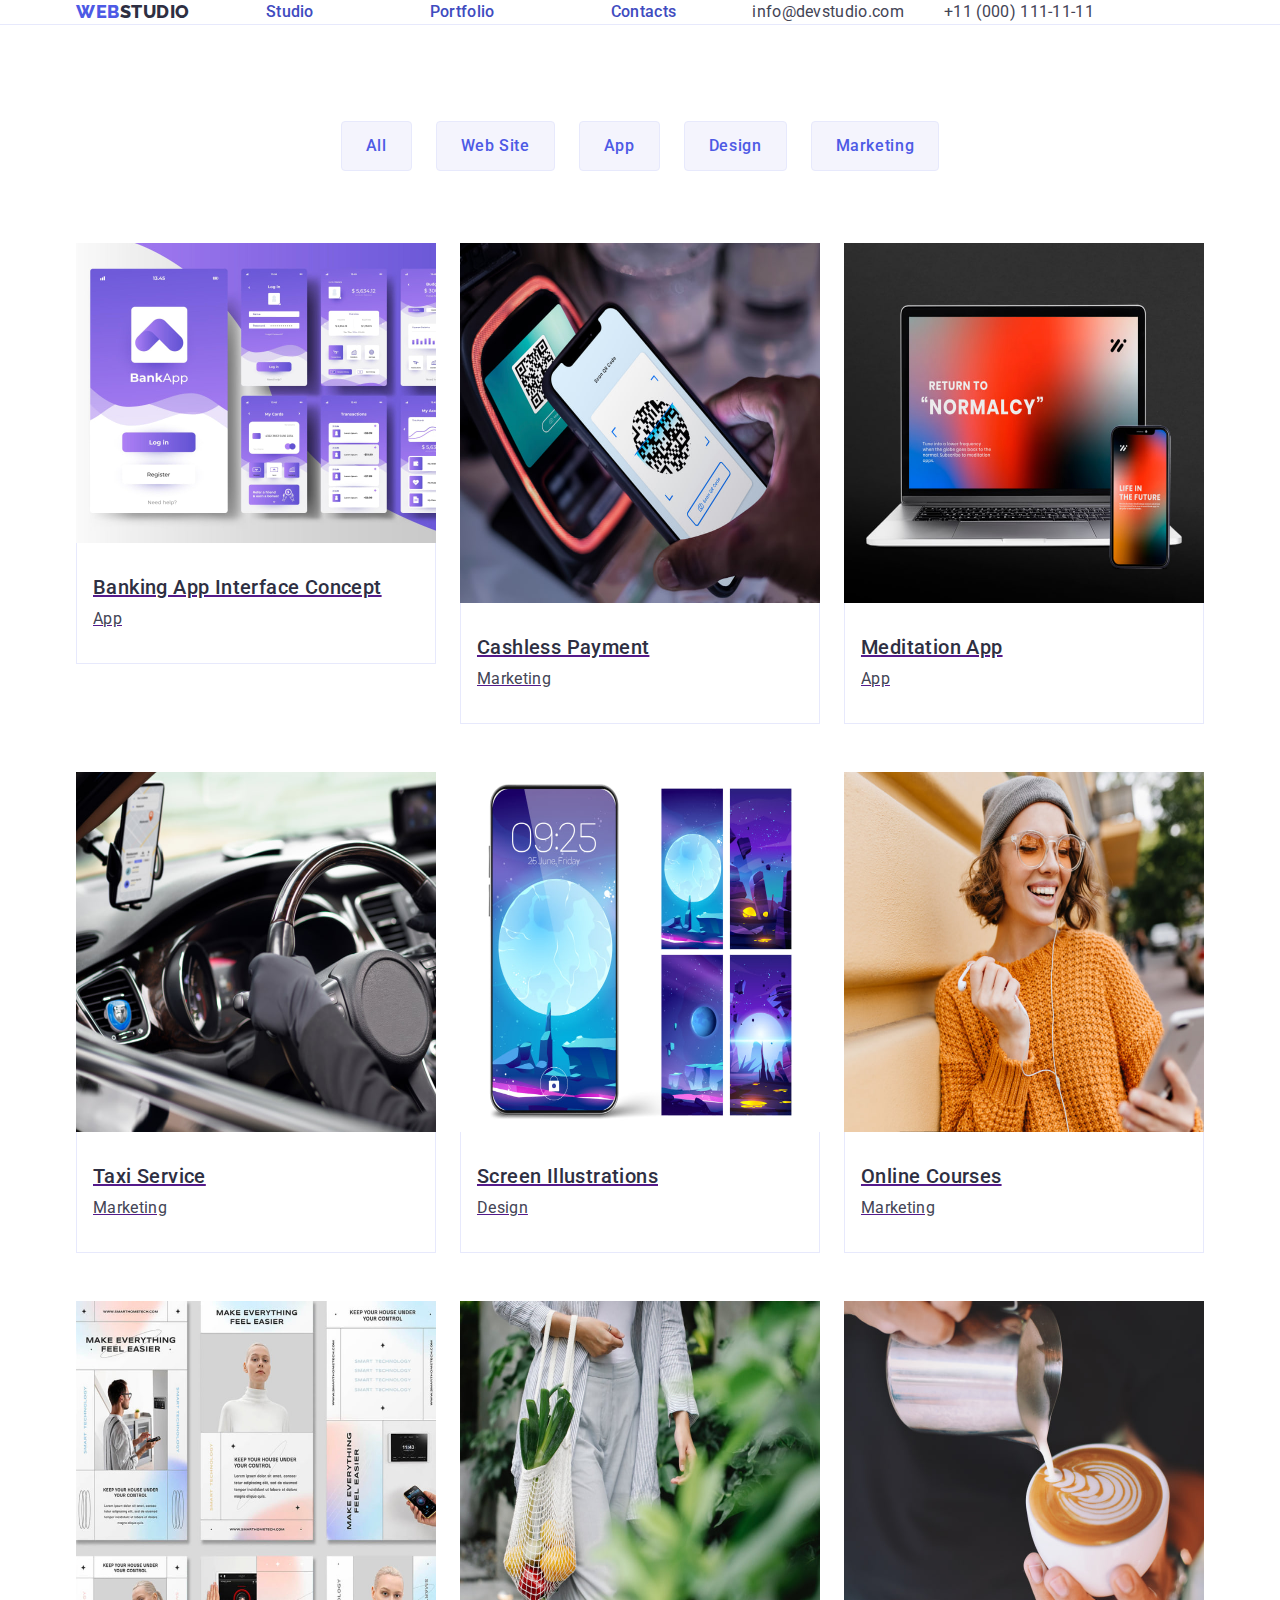
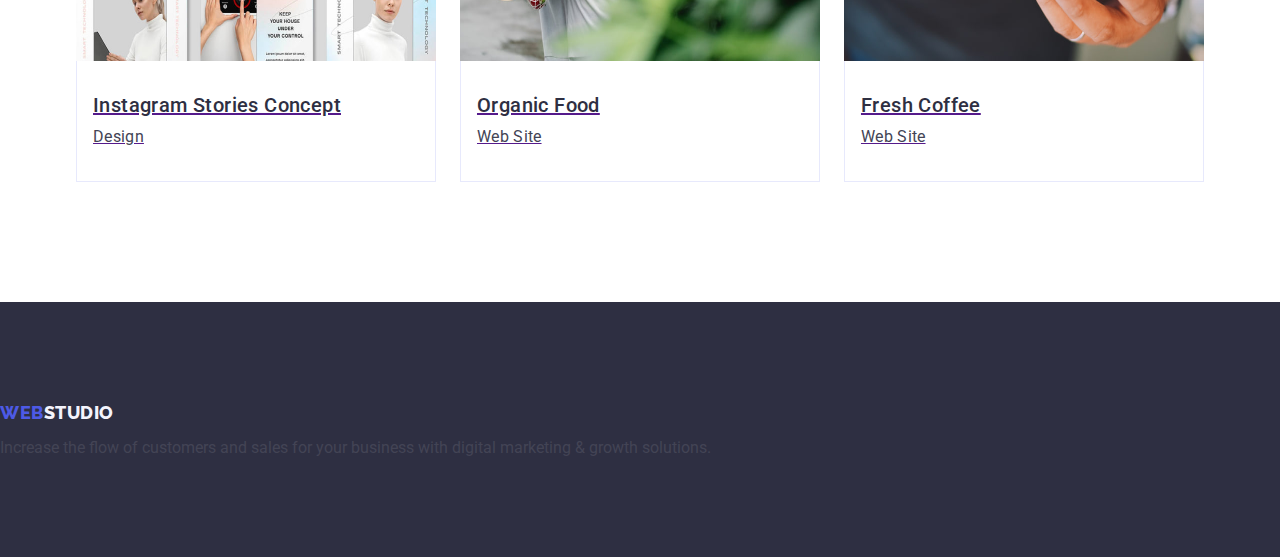
==== commit e39dbfa9: "small fixes, final" ====
--- a/portfolio.html
+++ b/portfolio.html
@@ -1,270 +1,218 @@
 <!DOCTYPE html>
 <html lang="en">
-
-<head>
-    <meta charset="UTF-8">
-    <meta http-equiv="X-UA-Compatible" content="IE=edge">
-    <meta name="viewport" content="width=device-width, initial-scale=1.0">
-    <title>Portfolio</title>
-
-    <!-- style -->
-    <link rel="stylesheet" href="https://cdn.jsdelivr.net/npm/modern-normalize@1.1.0/modern-normalize.min.css">
-    <link rel="stylesheet" href="./css/styles.css">
-
-    <!-- font -->
-    <link rel="preconnect" href="https://fonts.googleapis.com">
-    <link rel="preconnect" href="https://fonts.gstatic.com" crossorigin>
-    <link
-        href="https://fonts.googleapis.com/css2?family=Raleway:wght@800&family=Roboto:wght@400;500;700;900&display=swap"
-        rel="stylesheet">
-</head>
-
-<body>
-    <!-- top line -->
-    <header class="header">
-        <div class="container header-container">
-            <nav class="header-nav">
-                <a href="./index.html" class="logo header-logo link">
-                    Web<span class="logo-std-header">Studio</span>
-                </a>
-                <ul class="header-nav-list list">
-                    <li class="header-nav-item">
-                        <a href="./index.html" class="header-nav-link link">Studio</a>
-                    </li>
-                    <li class="header-nav-item">
-                        <a href="./portfolio.html" class="current header-nav-link link">Portfolio</a>
-                    </li>
-                    <li class="header-nav-item">
-                        <a href="" class="header-nav-link link">Contacts</a>
-                    </li>
-                </ul>
-            </nav>
-            <address class="contact">
-                <ul class="contact-list list">
-                    <li class="contact-item">
-                        <a href="mailto:info@devstudio.com" class="contact-link link">info@devstudio.com</a>
-                    </li>
-                    <li class="contact-item">
-                        <a href="tel:+110001111111" class="contact-link link">+11 (000) 111-11-11</a>
-                    </li>
-                </ul>
-            </address>
-        </div>
-    </header>
-
-    <main>
-        <!-- Projects -->
-        <section class="section section-portfolio">
-            <div class="container">
-                <h1 hidden class="title-primary">Projects</h1>
-                <!-- filters -->
-                <ul class="filter-list list">
-                    <li class="filter-item">
-                        <button type="button" class="btn">All</button>
-                    </li>
-                    <li class="filter-item">
-                        <button type="button" class="btn">Web Site</button>
-                    </li>
-                    <li class="filter-item">
-                        <button type="button" class="btn">App</button>
-                    </li>
-                    <li class="filter-item">
-                        <button type="button" class="btn">Design</button>
-                    </li>
-                    <li class="filter-item">
-                        <button type="button" class="btn">Marketing</button>
-                    </li>
-                </ul>
-                <!-- Projects List -->
-                <ul class="projects-list list">
-                    <li class="projects-card">
-                        <a href="" class="projects-link link">
-                            <div class="overlay">
-                                <img src="./images/projects/bank-app.jpg" alt="Banking App" width="360" height="300">
-                                <p class="overlay-text">14 Stylish and User-Friendly App Design Concepts · Task Manager
-                                    App · Calorie Tracker App · Exotic Fruit Ecommerce App · Cloud Storage App
-                                </p>
-                            </div>
-                            <div class="projects-card-desc">
-                                <h2 class="title-secondary">Banking App Interface Concept</h2>
-                                <p class="text">App</p>
-                            </div>
-                        </a>
-                    </li>
-                    <li class="projects-card">
-                        <a href="" class="projects-link link">
-                            <div class="overlay">
-                                <img src="./images/projects/payment.jpg" alt="Cashless Payment" width="360"
-                                    height="300">
-                                <p class="overlay-text">14 Stylish and User-Friendly App Design Concepts · Task Manager
-                                    App · Calorie Tracker App · Exotic Fruit Ecommerce App · Cloud Storage App
-                                </p>
-                            </div>
-                            <div class="projects-card-desc">
-                                <h2 class="title-secondary">Cashless Payment</h2>
-                                <p class="text">Marketing</p>
-                            </div>
-                        </a>
-                    </li>
-                    <li class="projects-card">
-                        <a href="" class="projects-link link">
-                            <div class="overlay">
-                                <img src="./images/projects/meditation-app.jpg" alt="Meditation App" width="360"
-                                    height="300">
-                                <p class="overlay-text">14 Stylish and User-Friendly App Design Concepts · Task Manager
-                                    App · Calorie Tracker App · Exotic Fruit Ecommerce App · Cloud Storage App
-                                </p>
-                            </div>
-
-                            <div class="projects-card-desc">
-                                <h2 class="title-secondary">Meditation App</h2>
-                                <p class="text">App</p>
-                            </div>
-                        </a>
-                    </li>
-                    <li class="projects-card">
-                        <a href="" class="projects-link link">
-                            <div class="overlay">
-                                <img src="./images/projects/taxi-service.jpg" alt="Taxi Service" width="360"
-                                    height="300">
-                                <p class="overlay-text">14 Stylish and User-Friendly App Design Concepts · Task Manager
-                                    App · Calorie Tracker App · Exotic Fruit Ecommerce App · Cloud Storage App
-                                </p>
-                            </div>
-                            <div class="projects-card-desc">
-                                <h2 class="title-secondary">Taxi Service</h2>
-                                <p class="text">Marketing</p>
-                            </div>
-                        </a>
-                    </li>
-                    <li class="projects-card">
-                        <a href="" class="projects-link link">
-                            <div class="overlay">
-                                <img src="./images/projects/screen-illustrations.jpg" alt="Illustrations" width="360"
-                                    height="300">
-                                <p class="overlay-text">14 Stylish and User-Friendly App Design Concepts · Task Manager
-                                    App · Calorie Tracker App · Exotic Fruit Ecommerce App · Cloud Storage App
-                                </p>
-                            </div>
-
-                            <div class="projects-card-desc">
-                                <h2 class="title-secondary">Screen Illustrations</h2>
-                                <p class="text">Design</p>
-                            </div>
-                        </a>
-                    </li>
-                    <li class="projects-card">
-                        <a href="" class="projects-link link">
-                            <div class="overlay">
-                                <img src="./images/projects/online-courses.jpg" alt="Online Courses" width="360"
-                                    height="300">
-                                <p class="overlay-text">14 Stylish and User-Friendly App Design Concepts · Task Manager
-                                    App · Calorie Tracker App · Exotic Fruit Ecommerce App · Cloud Storage App
-                                </p>
-                            </div>
-
-                            <div class="projects-card-desc">
-                                <h2 class="title-secondary">Online Courses</h2>
-                                <p class="text">Marketing</p>
-                            </div>
-                        </a>
-                    </li>
-                    <li class="projects-card">
-                        <a href="" class="projects-link link">
-                            <div class="overlay">
-                                <img src="./images/projects/instagram-stones-concept.jpg"
-                                    alt="Instagram Stories Concept" width="360" height="300">
-                                <p class="overlay-text">14 Stylish and User-Friendly App Design Concepts · Task Manager
-                                    App · Calorie Tracker App · Exotic Fruit Ecommerce App · Cloud Storage App
-                                </p>
-                            </div>
-
-                            <div class="projects-card-desc">
-                                <h2 class="title-secondary">Instagram Stories Concept</h2>
-                                <p class="text">Design</p>
-                            </div>
-                        </a>
-                    </li>
-                    <li class="projects-card">
-                        <a href="" class="projects-link link">
-                            <div class="overlay">
-                                <img src="./images/projects/organic-food.jpg" alt="Organic Food" width="360"
-                                    height="300">
-                                <p class="overlay-text">14 Stylish and User-Friendly App Design Concepts · Task Manager
-                                    App · Calorie Tracker App · Exotic Fruit Ecommerce App · Cloud Storage App
-                                </p>
-                            </div>
-                            <div class="projects-card-desc">
-                                <h2 class="title-secondary">Organic Food</h2>
-                                <p class="text">Web Site</p>
-                            </div>
-                        </a>
-                    </li>
-                    <li class="projects-card">
-                        <a href="" class="projects-link link">
-                            <div class="overlay">
-                                <img src="./images/projects/fresh-coffee.jpg" alt="Fresh Coffee" width="360"
-                                    height="300">
-                                <p class="overlay-text">14 Stylish and User-Friendly App Design Concepts · Task Manager
-                                    App · Calorie Tracker App · Exotic Fruit Ecommerce App · Cloud Storage App
-                                </p>
-                            </div>
-                            <div class="projects-card-desc">
-                                <h2 class="title-secondary">Fresh Coffee</h2>
-                                <p class="text">Web Site</p>
-                            </div>
-                        </a>
-                    </li>
-                </ul>
-            </div>
-        </section>
-    </main>
-
-    <footer class="footer">
-        <div class="footer-container container">
-            <div class="footer-text">
-                <a href="./index.html" class="logo link">
-                    Web<span class="logo-std-footer">Studio</span>
-                </a>
-                <p class="text"> Increase the flow of customers and sales for your business with digital
-                    marketing & growth solutions.
-                </p>
-            </div>
-            <div class="footer-social">
-                <p class="footer-social-text">Social media</p>
-                <ul class="footer-social-list list">
-                    <li class="social-item">
-                        <a href="" class="social-link">
-                            <svg class="social-icon" width="24" height="24">
-                                <use href="./images/icon.svg#icon-instagram"></use>
-                            </svg>
-                        </a>
-                    </li>
-                    <li class="social-item">
-                        <a href="" class="social-link">
-                            <svg class="social-icon" width="24" height="24">
-                                <use href="./images/icon.svg#icon-twitter"></use>
-                            </svg>
-                        </a>
-                    </li>
-                    <li class="social-item">
-                        <a href="" class="social-link">
-                            <svg class="social-icon" width="24" height="24">
-                                <use href="./images/icon.svg#icon-facebook"></use>
-                            </svg>
-                        </a>
-                    </li>
-                    <li class="social-item">
-                        <a href="" class="social-link">
-                            <svg class="social-icon" width="24" height="24">
-                                <use href="./images/icon.svg#icon-linkedin"></use>
-                            </svg>
-                        </a>
-                    </li>
-                </ul>
-            </div>
-        </div>
-    </footer>
-</body>
-
+    <head>
+        <meta charset="UTF-8">
+        <meta http-equiv="X-UA-Compatible" content="IE=edge">
+        <meta name="viewport" content="width=device-width, initial-scale=1.0">
+        <title>WebStudio</title>
+
+        <link rel="preconnect" href="https://fonts.googleapis.com">
+        <link rel="preconnect" href="https://fonts.gstatic.com" crossorigin>
+        <link href="https://fonts.googleapis.com/css2?family=Raleway:ital,wght@0,800;1,800&family=Roboto:ital,wght@0,400;0,500;0,700;0,900;1,400;1,500;1,700;1,900&display=swap" rel="stylesheet">
+        
+        <link rel="stylesheet" href="https://cdnjs.cloudflare.com/ajax/libs/modern-normalize/1.1.0/modern-normalize.min.css"
+            integrity="sha512-wpPYUAdjBVSE4KJnH1VR1HeZfpl1ub8YT/NKx4PuQ5NmX2tKuGu6U/JRp5y+Y8XG2tV+wKQpNHVUX03MfMFn9Q=="
+            crossorigin="anonymous" referrerpolicy="no-referrer" />
+            
+        <link rel="stylesheet" href="https://cdn.jsdelivr.net/npm/modern-normalize@1.1.0/modern-normalize.min.css" />
+        <link rel="stylesheet" href="./css/style.css">
+        
+
+    </head>
+    <body> 
+        <!--Header-->
+        <header class="logo-header">
+            
+                <div class="container-nav container">
+                    <nav class="navigation">
+                        <a href="./index.html" class="logo-header-link link">Web<span class="logo-header-blue">Studio</span></a>
+                        <ul class="header-list">
+                            <li><a href="./index.html" class="link-menu link">Studio</a></li>
+                            <li><a href="./portfolio.html" class="link-menu link">Portfolio</a></li>
+                            <li><a href="" class="link-menu link">Contacts</a></li>
+                        </ul>
+                    </nav>
+                    <address class="contact-list">
+                        <ul class="header-list">
+                            <li><a href="mailto:info@devstudio.com" class="link-contact link">info@devstudio.com</a></li>
+                            <li><a href="tel:+110001111111" class="link-contact link">+11 (000) 111-11-11</a></li>
+                        </ul>
+                    </address>
+                </div>
+               
+        </header>
+        <main>
+            <!--Section-->
+            <section class="section-mt">
+                <div class="container">
+                    <!--FilterS-->
+                    <h1 hidden>Filters</h1>
+                    <ul class="section-mt-list">
+                        <li><button class="filter-btn-active" type="button">All</button></li>
+                        <li><button class="filter-btn-active" type="button">Web Site</button></li>
+                        <li><button class="filter-btn-active" type="button">App</button></li>
+                        <li><button class="filter-btn-active" type="button">Design</button></li>
+                        <li><button class="filter-btn-active" type="button">Marketing</button></li>
+                    </ul>
+                    <ul class="section-mw-list">
+                                <li class="app-item">
+                                    <a href="" class="link-search">
+                                        <div class="daser">
+                                            <img src="./images/app.jpg" alt="Banking App Interface Concept" width="360" class="filters-list">
+                                            <p class="tery">14 Stylish and User-Friendly App Design Concepts · 
+                                                Task Manager App · Calorie Tracker App · Exotic Fruit Ecommerce App ·
+                                                Cloud Storage App
+                                            </p>
+                                        </div>
+                                        <div class="app-container">
+                                            <h2 class="list-text">Banking App Interface Concept</h2>
+                                            <p class="list-name">App</p>
+                                        </div>
+                                    </a>
+                                </li>
+                        
+                        <li class="app-item">
+                            <a href="" class="link-search">
+                                <div class="daser">
+                                    <img src="./images/orkod.jpg" alt="Cashless Payment" width="360" height="360" class="filters-list">
+                                    <p class="tery">14 Stylish and User-Friendly App Design Concepts ·
+                                        Task Manager App · Calorie Tracker App · Exotic Fruit Ecommerce App ·
+                                        Cloud Storage App
+                                    </p>
+                                </div>
+                               <div class="app-container">
+                                    <h2 class="list-text">Cashless Payment</h2>
+                                    <p class="list-name">Marketing</p>
+                                </div>
+                            </a>
+                    
+                        </li>
+                
+                        <li class="app-item">
+                            <a href="" class="link-search">
+                                <div class="daser">
+                                    <img src="./images/site.jpg" alt="Meditation App" width="360" height="360" class="filters-list">
+                                    <p class="tery">14 Stylish and User-Friendly App Design Concepts ·
+                                        Task Manager App · Calorie Tracker App · Exotic Fruit Ecommerce App ·
+                                        Cloud Storage App
+                                    </p>
+                                </div>
+                                <div class="app-container">
+                                    <h2 class="list-text">Meditation App</h2>
+                                    <p class="list-name">App</p>
+                                </div>
+                            </a>
+                        </li>
+                    
+                        <li class="app-item">
+                            <a href="" class="link-search">
+                                <div class="daser">
+                                    <img src="./images/car.jpg" alt="Taxi Service" width="360" height="360" class="filters-list">
+                                    <p class="tery">14 Stylish and User-Friendly App Design Concepts ·
+                                        Task Manager App · Calorie Tracker App · Exotic Fruit Ecommerce App ·
+                                        Cloud Storage App
+                                    </p>
+                                </div>
+                                <div class="app-container">
+                                    <h2 class="list-text">Taxi Service</h2>
+                                    <p class="list-name">Marketing</p>
+                                </div>    
+                            </a>
+                        </li>
+
+
+                        <li class="app-item">
+                            <a href="" class="link-search">
+                                <div class="daser">
+                                    <img src="./images/wallpaper.jpg" alt="Screen Illustrations" width="360" height="360" class="filters-list">
+                                    <p class="tery">14 Stylish and User-Friendly App Design Concepts ·
+                                        Task Manager App · Calorie Tracker App · Exotic Fruit Ecommerce App ·
+                                        Cloud Storage App
+                                    </p>
+                                </div>
+                                <div class="app-container">
+                                    <h2 class="list-text">Screen Illustrations</h2>
+                                    <p class="list-name">Design</p>
+                                </div>
+                            </a>
+                        </li>
+
+
+                        <li class="app-item">
+                            <a href="" class="link-search">
+                                <div class="daser">
+                                    <img src="./images/music.jpg" alt="Online Courses" width="360" height="360" class="filters-list">
+                                    <p class="tery">14 Stylish and User-Friendly App Design Concepts ·
+                                        Task Manager App · Calorie Tracker App · Exotic Fruit Ecommerce App ·
+                                        Cloud Storage App
+                                    </p>
+                                </div>
+                                <div class="app-container">
+                                    <h2 class="list-text">Online Courses</h2>
+                                    <p class="list-name">Marketing</p>
+                                </div>
+                            </a>
+                        </li>
+
+                        <li class="app-item">
+                            <a href="" class="link-search">
+                                <div class="daser">
+                                    <img src="./images/AiChat.jpg" alt="Instagram Stories Concept" width="360" height="360" class="filters-list">
+                                    <p class="tery">14 Stylish and User-Friendly App Design Concepts ·
+                                        Task Manager App · Calorie Tracker App · Exotic Fruit Ecommerce App ·
+                                        Cloud Storage App
+                                    </p>
+                                </div>
+                                <div class="app-container">
+                                    <h2 class="list-text">Instagram Stories Concept</h2>
+                                    <p class="list-name">Design</p>
+                                </div>
+                            </a>
+                        </li>
+
+                        <li class="app-item">
+                            <a href="" class="link-search">
+                                <div class="daser">
+                                    <img src="./images/fruit.jpg" alt="Organic Food" width="360" height="360" class="filters-list">
+                                    <p class="tery">14 Stylish and User-Friendly App Design Concepts ·
+                                        Task Manager App · Calorie Tracker App · Exotic Fruit Ecommerce App ·
+                                        Cloud Storage App
+                                    </p>
+                                </div>
+                                <div class="app-container">
+                                    <h2 class="list-text">Organic Food</h2>
+                                    <p class="list-name">Web Site</p>
+                                </div>
+                    </a>
+                        </li>
+
+                        <li class="app-item">
+                            <a href="" class="link-search">
+                                <div class="daser">
+                                    <img src="./images/coffe.jpg" alt="Fresh Coffee" width="360" height="360" class="filters-list">
+                                    <p class="tery">14 Stylish and User-Friendly App Design Concepts ·
+                                        Task Manager App · Calorie Tracker App · Exotic Fruit Ecommerce App ·
+                                        Cloud Storage App
+                                    </p>
+                                </div>
+                                <div class="app-container">
+                                    <h2 class="list-text">Fresh Coffee</h2>
+                                    <p class="list-name">Web Site</p>
+                                </div>
+                            </a>
+                        </li>
+                    </ul>
+                </div>
+            </section>
+
+        </main>
+        <!--Footer-->
+        <footer class="footer">
+            
+                <a href="./index.html" class="logo-link link">Web<span class="logo-text">Studio</span></a>
+                <p>Increase the flow of customers and sales for your business with digital marketing & growth solutions.</p>
+
+        </footer>
+
+    </body>
 </html>--- a/css/style.css
+++ b/css/style.css
@@ -0,0 +1,658 @@
+:root {
+    --main-bg-color: #FFFFFF;
+    --main-pg-color: #4d5ae5;
+    --main-vg-color: #2e2f42;
+    --main-mg-color: #434455;
+    --second-background-color: #404bbf;
+    --main-ag-color: #F4F4FD;
+    --main-qg-color:#8e8f99;
+}
+
+body {
+    font-family: "Roboto", sans-serif;
+    color: #434455;
+    background-color: var(--main-bg-color);
+}
+
+ ul {
+     padding-left: 0;
+ }
+* {
+    margin: 0;
+}
+.list {
+    list-style: none;
+}
+
+img {
+    display: block;
+}
+
+/* WebStudio */
+
+/* Header */
+
+    .header {
+        border-bottom: 1px solid #e7e9fc;
+        box-shadow: 0px 2px 1px rgba(46, 47, 66, 0.08), 0px 1px 1px rgba(46, 47, 66, 0.16), 0px 1px 6px rgba(46, 47, 66, 0.08);
+    
+    }
+
+    .container-nav{
+        display: flex;
+    }
+    .container {
+        
+        width: 1158px;
+        padding: 0 15px;
+        margin: 0 auto;
+       
+    }
+
+    
+    
+    .navigation {
+        display: flex;
+        align-items: center;
+    }
+
+    .logo-header-link{
+        font-family: "Raleway", sans-serif;
+        font-weight: 800;
+        font-size: 18px;
+        line-height: 1.17;
+        letter-spacing: 0.03em;
+        text-transform: uppercase;
+        color: var(--main-pg-color);
+        text-decoration: none; 
+        margin-right: 76px;
+    }
+
+   
+    .logo-header-blue{
+        text-decoration: none;
+        color: var(--main-vg-color);
+        
+    }
+
+    .link-menu{
+        font-weight: 500;
+        font-size: 16px;
+        line-height: 1.5;
+        letter-spacing: 0.02em;
+        color: var(--main-vg-color);
+        text-decoration: none;
+        padding-top: 24px;
+        padding-bottom: 24px;
+        margin-right: 76px;
+        position: relative;
+        color: #404bbf;
+        transition: color 250ms cubic-bezier(0.4, 0, 0.2, 1);
+
+    }
+        .link-menu::after {
+            content: '';
+            position: absolute;
+            left: 0;
+            bottom: -1px;
+            height: 4px;
+            background-color: #404bbf;
+            border-radius: 2px;
+        
+        }
+
+    .link-menu:hover,
+    .link-menu:focus{
+        color: var(--second-background-color);
+    }
+
+    .contact-list {
+        font-style: normal;
+        
+    }
+    
+    .header-list {
+        list-style: none;
+        display: flex;
+        gap: 40px;
+    }
+
+    .link-contact {
+        color: var(--main-vg-color);
+        text-decoration: none;
+        line-height: 1.5;
+        letter-spacing: 0.02em;
+        color: var(--main-mg-color);
+        transition: color 250ms cubic-bezier(0.4, 0, 0.2, 1);
+    }
+    
+    .link-contact:hover,
+    .link-contact:focus{
+        color: var(--second-background-color);
+    }
+    
+
+/* Section-1 */
+    .section-mc {
+        background-color: var(--main-vg-color);
+        padding: 188px 0;
+        background-image: linear-gradient(rgba(46, 47, 66, 0.7),
+        rgba(46, 47, 66, 0.7)), 
+        url(../images/img-name.jpeg);
+        max-width: 1440px;
+        background-repeat: no-repeat;
+        background-position: center;
+        background-size: cover;
+    }
+
+    .section-header{
+        font-size: 56px;
+        line-height: 1.07;
+        text-align: center;
+        letter-spacing: 0.02em;
+        color: #FFFFFF;
+        max-width: 496px;
+    }
+
+    .filter-btn:hover,
+    .filter-btn:focus {
+        background-color: var(--second-background-color);
+        color: var(--main-bg-color);
+        cursor: pointer;
+    }
+
+    .filter-btn{
+        font-family: "Roboto", sans-serif;
+        font-weight: 500;
+        font-size: 16px;
+        line-height: 1.5;
+        letter-spacing: 0.04em;
+        background-color: #4D5AE5;
+        color: #ffffff;
+        min-width: 169px;
+        height: 56px;
+        border: none;
+        border-radius: 4px;
+        cursor: pointer;
+        display: block;
+        transition: background-color 250ms cubic-bezier(0.4, 0, 0.2, 1);
+        
+    }
+
+/* Section-2 */
+    .section-md{
+        padding: 120px 0;
+    }
+
+    .section-heading {
+        font-size: 36px;
+        line-height: 1.11;
+        text-align: center;
+        letter-spacing: 0.02em;
+        text-transform: capitalize;
+        color: var(--main-vg-color);
+        margin-bottom: 72px;
+
+    }
+
+    .section-md-list{
+        display: flex;
+        gap: 24px;
+        list-style: none;
+    }
+
+    .section-md-information{
+        width: calc((100% - 72px) / 4);
+    }
+
+    .icon-container{
+        display: flex;
+        align-items: center;
+        justify-content: center;
+        height: 112px;
+        background-color: #f4f4fd;
+        border-radius: 4px;
+        margin-bottom: 8px;
+    }
+/* Section-3 */
+    .section-ma{
+        padding-bottom: 120px;
+    }
+
+    .section-ma-list{
+        list-style: none;
+        display: flex;
+        gap: 24px;
+    }
+
+    .section-ma-photos{
+        width:calc((100% - 48px) / 3);
+    }
+
+/* Section-4 */
+    .section-mr{
+        background-color: var(--main-ag-color);
+        padding: 120px 0;
+    }
+
+    .section-list-mr{
+        list-style: none;
+        display: flex;
+            gap: 24px;
+    }
+
+    .rml{
+        background-color: var(--main-bg-color);
+        width: calc((100% - 72px) / 4);
+        border-radius: 0px 0px 4px 4px;
+        box-shadow: rgba(46, 47, 66, 0.08),
+            0px 1px 1px rgba(46, 47, 66, 0.16),
+            0px 2px 1px rgba(46, 47, 66, 0.08);
+            box-shadow: 0px 1px 6px rgba(46, 47, 66, 0.08),
+                0px 1px 1px rgba(46, 47, 66, 0.16),
+                0px 2px 1px rgba(46, 47, 66, 0.08);
+    }
+
+    .social-media-list{
+        display: flex;
+        justify-content: center;
+        gap: 24px;
+    
+    }
+
+    .income-lak{
+        list-style-type: none;
+        width: 40px;
+        height: 40px;
+        
+    }
+
+    .search-fn{
+        width: 100%;
+        height: 100%;
+        background-color: var(--main-pg-color);
+        border-radius: 50%;
+        display: flex;
+        align-items: center;
+        justify-content: center;
+        transition: background-color 250ms cubic-bezier(0.4, 0, 0.2, 1);
+    }
+
+    .search-fn:is(:hover, :focus){
+        background-color: #404bbf;
+    }
+
+    .bjf-vdbj{
+        fill: #f4f4fd;
+    }
+    
+    
+    .name-spec{
+        padding: 32px 16px;
+        
+        padding: 32px 0;
+        
+    }
+    .name{
+        font-weight: 500;
+        font-size: 20px;
+        line-height: 1.2;
+        letter-spacing: 0.02em;
+        color: var(--main-vg-color);
+        margin-bottom: 8px;
+        text-align: center;
+    }
+
+    .specialization{
+        font-size: 16px;
+        line-height: 1.5;
+        letter-spacing: 0.02em; 
+        text-align: center;
+    }
+
+    .name-list{
+        display: flex;
+        justify-content: center;
+        gap: 24px;
+    }
+
+    /* Section-5 */
+
+        .customer-section{
+            padding-top: 120px;
+            padding-bottom: 120px;
+        }
+        .section-customer-header{
+            font-size: 36px;
+            line-height: 1.1;
+            color: var(--main-vg-color);
+            margin-bottom: 72px;
+        }
+        .customer-list{
+            display: flex;
+            gap: 24px;
+        }
+        .customer-item{
+            width: calc((100% - 120px) / 6);
+            height: 88px;
+            list-style-type: none;
+            
+        }
+        .customer-link{
+            width: 100%;
+            height: 100%;
+            border: 1px solid #8e8f99;
+            border-radius: 4px;
+            display: flex;
+            align-items: center;
+            justify-content: center;
+            color: var(--main-qg-color);
+            transition: border-color 250ms cubic-bezier(0.4, 0, 0.2, 1),
+                color 250ms cubic-bezier(0.4, 0, 0.2, 1);
+        }
+
+        .customer-link:is(:hover, :focus){
+            border-color: #404bbf;
+            color: #404bbf;
+        }
+
+        .customer-svg{
+            fill: currentColor;
+        }
+
+    .photo {
+        background-color: #FFFFFF;
+    }
+
+/* Portfolio */
+   
+    .logo-header{
+        border-bottom: 1px solid #e7e9fc;
+    }
+
+    .section-mt{
+        padding: 96px 0 120px;
+    }
+
+    .section-mt-list{
+        display: flex;
+        justify-content: center;
+        gap: 24px;
+        margin-bottom: 72px;
+        list-style: none;
+    }
+
+    .section-mw-list{
+        display: flex;
+        flex-wrap: wrap;
+        column-gap: 24px;
+        row-gap: 48px;
+        list-style: none;
+    
+
+    }
+
+    .section-mq-filters{
+        width: calc((100% - 48px) / 3);
+    }
+    
+    .filter-btn-active {
+        font-family: "Roboto", sans-serif;
+        font-weight: 500;
+        font-size: 16px;
+        line-height: 1.5;
+        letter-spacing: 0.04em;
+        background-color: var(--main-ag-color);
+        color: var(--main-pg-color);
+        cursor: pointer;
+        padding: 12px 24px;
+        border: 1px solid #e7e9fc;
+        border-radius: 4px;
+        transition:color 250ms cubic-bezier(0.4, 0, 0.2, 1),
+            background-color 250ms cubic-bezier(0.4, 0, 0.2, 1),
+            border-color 250ms cubic-bezier(0.4, 0, 0.2, 1),
+            box-shadow 250ms cubic-bezier(0.4, 0, 0.2, 1);
+
+    }
+
+    .filter-btn-active:is(:hover, :focus) {
+        color: #FFFFFF;
+        background-color: var(--second-background-color, #404BBF);
+        border: 1px solid transparent;
+        box-shadow: 0px 3px 1px rgba(0, 0, 0, 0.1), 0px 2px 1px rgba(0, 0, 0, 0.08), 0px 2px 2px rgba(0, 0, 0, 0.12);
+        
+    }
+
+
+    .app-item{
+        width: calc((100% - 48px) / 3);
+        
+    }
+
+    .link-search{
+        display: block;
+        transition: box-shadow 250ms cubic-bezier(0.4, 0, 0.2, 1);
+    }
+    .link-search:is(:hover, :focus){
+        box-shadow: 0px 1px 6px rgba(46, 47, 66, 0.08), 0px 1px 1px rgba(46, 47, 66, 0.16), 0px 2px 1px rgba(46, 47, 66, 0.08);
+    }
+
+        .link-search:hover .tery,
+        .link-search:focus .tery {
+            transform: translateY(0%);
+        }
+
+    .daser{
+        position: relative;
+        overflow: hidden;
+    }
+
+    .tery{
+        position: absolute;
+        top: 0;
+        font-size: 16px;
+        line-height: 1.5;
+        letter-spacing: 0.02em;
+        color: var(--main-ag-color);
+        padding: 40px 32px;
+        background-color: #4d5ae5;
+        height: 100%;
+        width: 100%;
+        transform: translateY(100%);
+        transition: transform 250ms cubic-bezier(0.4, 0, 0.2, 1);
+    }
+    .filters-list{
+        display: block;
+    }
+
+    .app-container{
+        padding: 32px 16px;
+        border: 1px solid #e7e9fc;
+        border-top: none;
+    }
+    
+/* Img-(1-9)-Portfolio */
+
+    a.link {
+        text-decoration: none;
+    }
+    
+    .list-text{
+        font-weight: 500;
+        font-size: 20px;
+        line-height: 1.2;
+        letter-spacing: 0.02em;
+        color: var(--main-vg-color);
+        margin-bottom: 8px;
+    }
+
+    .list-name{
+        font-size: 16px;
+        line-height: 1.5;
+        letter-spacing: 0.02em;
+        color: var(--main-mg-color);
+    }
+
+
+
+/* Section (2-3-4) heading */
+
+    .mgpd{
+        background-color: #FFFFFF;
+    }
+
+
+    
+/* Footer-WebStudio-Portfolio*/
+        .footer {
+            background-color: var(--main-vg-color);
+            padding: 100px 0;
+            
+        }
+
+            .container-footer{
+                display: flex;
+                width: 1158px;
+                padding: 0 15px;
+                margin: 0 auto;
+                align-items: baseline;
+            }
+
+            .logo-and-paragraph {
+                margin-right: 120px;
+                
+            }
+        
+        .logo-link {
+            display: inline-block;
+            font-family: "Raleway", sans-serif;
+            font-weight: 800;
+            font-size: 18px;
+            line-height: 1.17;
+            letter-spacing: 0.03em;
+            text-transform: uppercase;
+            color: #4d5ae5;
+            text-decoration: none;
+            margin-bottom: 16px;
+            text-decoration: none;
+            
+        }
+
+        .logo-text {
+            color:var(--main-ag-color);
+            display: inline-block;
+        }
+
+        .logo-information{
+            max-width: 264px;
+            font-size: 16px;
+            line-height: 24px;
+            color: #F4F4FD;
+        }
+
+        .footer-text{
+            font-weight: 500;
+            line-height: 1.5;
+            letter-spacing: 0.02em;
+            color: var(--main-bg-color);
+            margin-bottom: 16px;
+        }
+
+        .social-list {
+            display: flex;
+            gap: 16px;
+            list-style: none;
+        }
+
+        .social-item:first-child {
+            width: 40px;
+            height: 40px;
+        }
+
+        .social-link{
+            width: 100%;
+            height: 100%;
+            background-color: var(--main-pg-color);
+            border-radius: 50%;
+            display: flex;
+            align-items: center;
+            justify-content: center;
+            transition: background-color 250ms cubic-bezier(0.4, 0, 0.2, 1);
+        }
+
+        .social-link:is(:hover, :focus){
+            background-color: #31d0aa;
+        }
+
+        .icon{
+            fill: var(--main-ag-color);
+        }
+
+    /* Modal-container */
+
+        .modal-container {
+            position: fixed;
+            top: 0;
+            left: 0;
+            width: 100%;
+            height: 100%;
+            background-color: rgba(46, 47, 66, 0.4);
+            transition: opacity 250ms cubic-bezier(0.4, 0, 0.2, 1), 
+                        visibility 250ms cubic-bezier(0.4, 0, 0.2, 1);
+        }
+
+        .modal-container.is-hidden {
+            opacity: 0;
+            visibility: hidden;
+            pointer-events: none;
+        }
+
+        .modal-content {
+            position: absolute;
+            top: 50%;
+            left: 50%;
+            transform: translate(-50%, -50%) scale(1);
+            width: 408px;
+            min-height: 576px;
+            background: #fcfcfc;
+            box-shadow: 0px 1px 1px rgba(0, 0, 0, 0.14), 0px 1px 3px rgba(0, 0, 0, 0.12), 0px 2px 1px rgba(0, 0, 0, 0.2);
+            border-radius: 4px;
+            transition: transform 250ms cubic-bezier(0.4, 0, 0.2, 1);
+            padding: 20px;
+        }
+
+        .modal-close-button{
+            position: absolute;
+            top: 24px;
+            right: 24px;
+            width: 24px;
+            height: 24px;
+            border-radius: 50%;
+            display: flex;
+            align-items: center;
+            justify-content: center;
+            background-color: #e7e9fc;
+            border: 1px solid rgba(0, 0, 0, 0.1);
+            padding: 0;
+            cursor: pointer;
+            transition: background-color 250ms cubic-bezier(0.4, 0, 0.2, 1), border 250ms cubic-bezier(0.4, 0, 0.2, 1);
+        }
+
+        .modal-close-button:hover,
+        .modal-close-button:focus {
+            background-color: #404bbf;
+            border: none;
+            fill: #ffffff;
+        }
+            
+        .my-icon{
+            transition: fill 250ms cubic-bezier(0.4, 0, 0.2, 1);
+        }
+
+        
+
+        
+                
+        
+
+        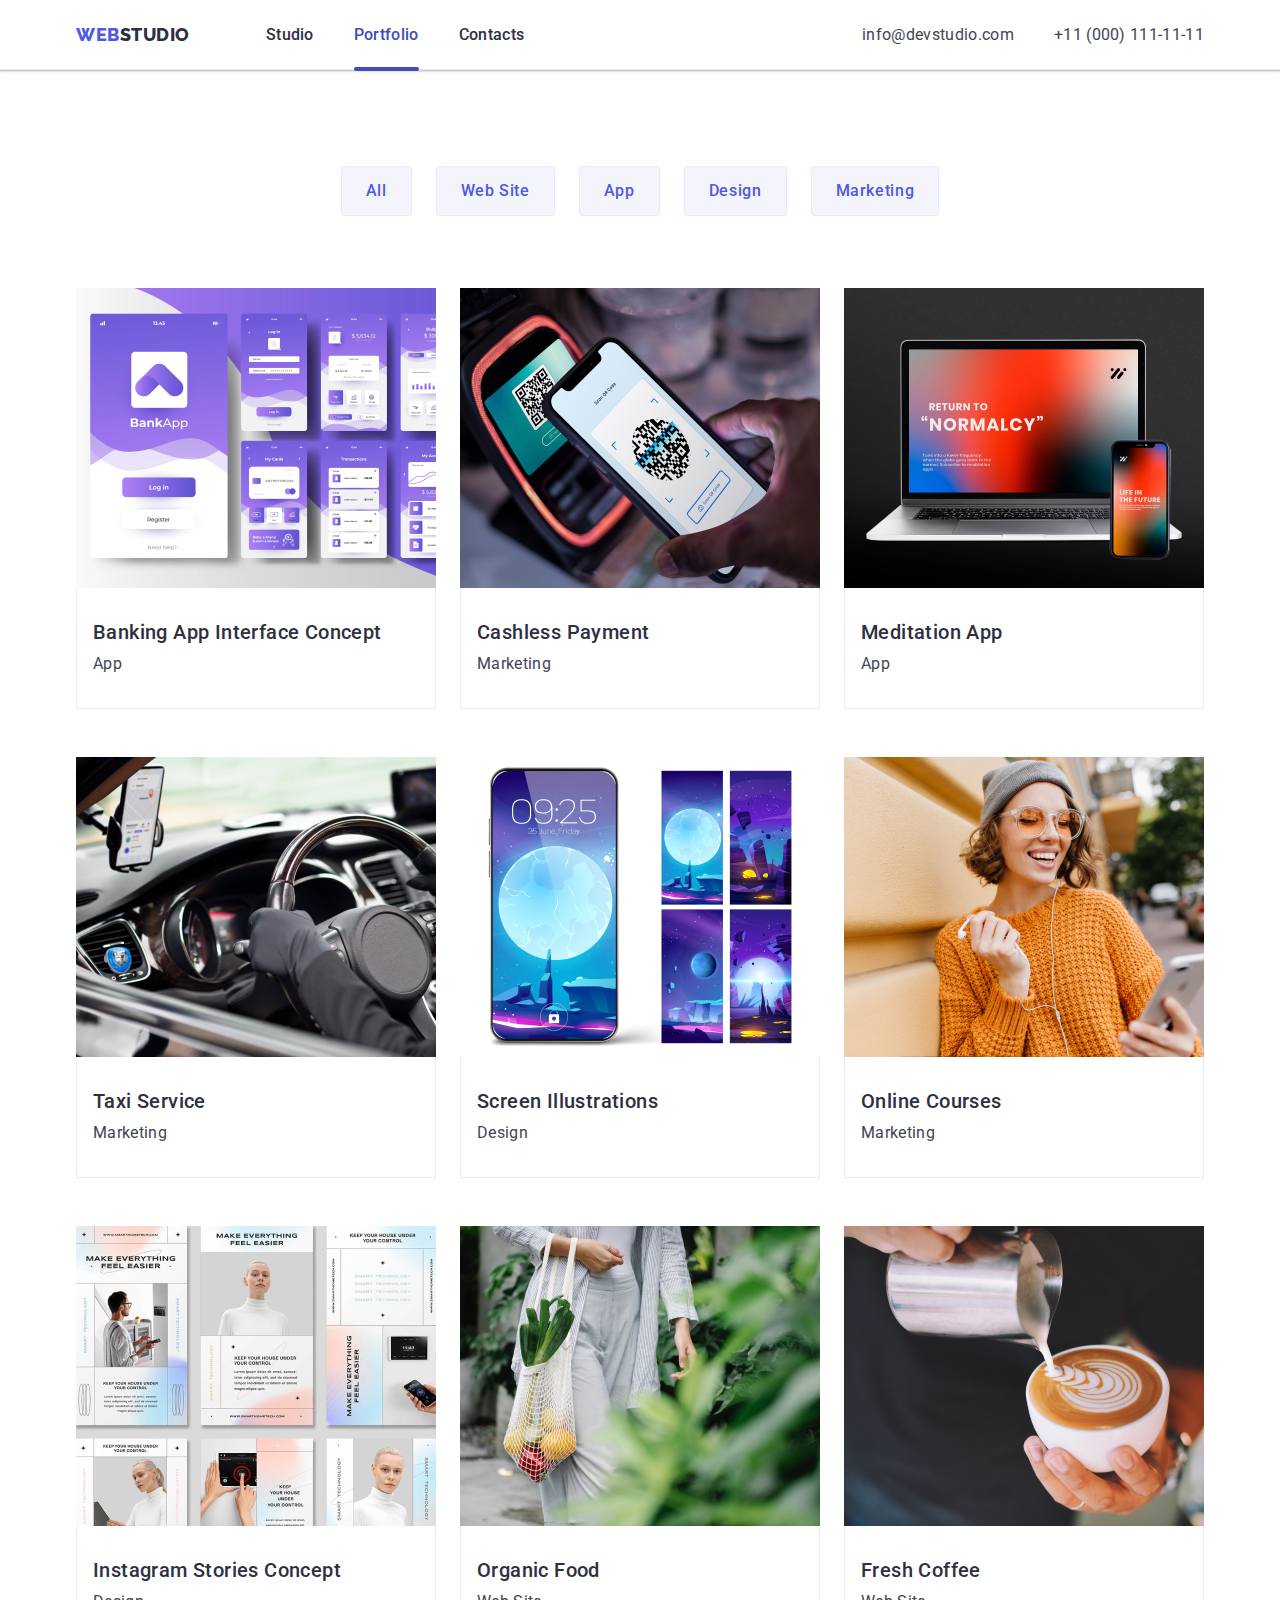
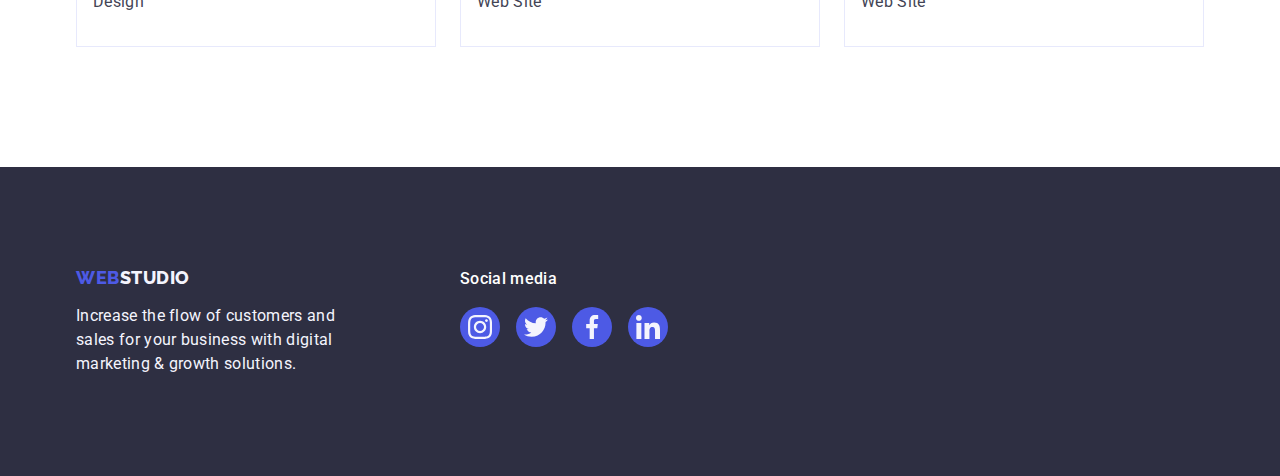
==== commit bc078f78: "final fixes" ====
--- a/portfolio.html
+++ b/portfolio.html
@@ -1,218 +1,270 @@
 <!DOCTYPE html>
 <html lang="en">
-    <head>
-        <meta charset="UTF-8">
-        <meta http-equiv="X-UA-Compatible" content="IE=edge">
-        <meta name="viewport" content="width=device-width, initial-scale=1.0">
-        <title>WebStudio</title>
-
-        <link rel="preconnect" href="https://fonts.googleapis.com">
-        <link rel="preconnect" href="https://fonts.gstatic.com" crossorigin>
-        <link href="https://fonts.googleapis.com/css2?family=Raleway:ital,wght@0,800;1,800&family=Roboto:ital,wght@0,400;0,500;0,700;0,900;1,400;1,500;1,700;1,900&display=swap" rel="stylesheet">
-        
-        <link rel="stylesheet" href="https://cdnjs.cloudflare.com/ajax/libs/modern-normalize/1.1.0/modern-normalize.min.css"
-            integrity="sha512-wpPYUAdjBVSE4KJnH1VR1HeZfpl1ub8YT/NKx4PuQ5NmX2tKuGu6U/JRp5y+Y8XG2tV+wKQpNHVUX03MfMFn9Q=="
-            crossorigin="anonymous" referrerpolicy="no-referrer" />
-            
-        <link rel="stylesheet" href="https://cdn.jsdelivr.net/npm/modern-normalize@1.1.0/modern-normalize.min.css" />
-        <link rel="stylesheet" href="./css/style.css">
-        
-
-    </head>
-    <body> 
-        <!--Header-->
-        <header class="logo-header">
-            
-                <div class="container-nav container">
-                    <nav class="navigation">
-                        <a href="./index.html" class="logo-header-link link">Web<span class="logo-header-blue">Studio</span></a>
-                        <ul class="header-list">
-                            <li><a href="./index.html" class="link-menu link">Studio</a></li>
-                            <li><a href="./portfolio.html" class="link-menu link">Portfolio</a></li>
-                            <li><a href="" class="link-menu link">Contacts</a></li>
-                        </ul>
-                    </nav>
-                    <address class="contact-list">
-                        <ul class="header-list">
-                            <li><a href="mailto:info@devstudio.com" class="link-contact link">info@devstudio.com</a></li>
-                            <li><a href="tel:+110001111111" class="link-contact link">+11 (000) 111-11-11</a></li>
-                        </ul>
-                    </address>
-                </div>
-               
-        </header>
-        <main>
-            <!--Section-->
-            <section class="section-mt">
-                <div class="container">
-                    <!--FilterS-->
-                    <h1 hidden>Filters</h1>
-                    <ul class="section-mt-list">
-                        <li><button class="filter-btn-active" type="button">All</button></li>
-                        <li><button class="filter-btn-active" type="button">Web Site</button></li>
-                        <li><button class="filter-btn-active" type="button">App</button></li>
-                        <li><button class="filter-btn-active" type="button">Design</button></li>
-                        <li><button class="filter-btn-active" type="button">Marketing</button></li>
-                    </ul>
-                    <ul class="section-mw-list">
-                                <li class="app-item">
-                                    <a href="" class="link-search">
-                                        <div class="daser">
-                                            <img src="./images/app.jpg" alt="Banking App Interface Concept" width="360" class="filters-list">
-                                            <p class="tery">14 Stylish and User-Friendly App Design Concepts · 
-                                                Task Manager App · Calorie Tracker App · Exotic Fruit Ecommerce App ·
-                                                Cloud Storage App
-                                            </p>
-                                        </div>
-                                        <div class="app-container">
-                                            <h2 class="list-text">Banking App Interface Concept</h2>
-                                            <p class="list-name">App</p>
-                                        </div>
-                                    </a>
-                                </li>
-                        
-                        <li class="app-item">
-                            <a href="" class="link-search">
-                                <div class="daser">
-                                    <img src="./images/orkod.jpg" alt="Cashless Payment" width="360" height="360" class="filters-list">
-                                    <p class="tery">14 Stylish and User-Friendly App Design Concepts ·
-                                        Task Manager App · Calorie Tracker App · Exotic Fruit Ecommerce App ·
-                                        Cloud Storage App
-                                    </p>
-                                </div>
-                               <div class="app-container">
-                                    <h2 class="list-text">Cashless Payment</h2>
-                                    <p class="list-name">Marketing</p>
-                                </div>
-                            </a>
-                    
-                        </li>
-                
-                        <li class="app-item">
-                            <a href="" class="link-search">
-                                <div class="daser">
-                                    <img src="./images/site.jpg" alt="Meditation App" width="360" height="360" class="filters-list">
-                                    <p class="tery">14 Stylish and User-Friendly App Design Concepts ·
-                                        Task Manager App · Calorie Tracker App · Exotic Fruit Ecommerce App ·
-                                        Cloud Storage App
-                                    </p>
-                                </div>
-                                <div class="app-container">
-                                    <h2 class="list-text">Meditation App</h2>
-                                    <p class="list-name">App</p>
-                                </div>
-                            </a>
-                        </li>
-                    
-                        <li class="app-item">
-                            <a href="" class="link-search">
-                                <div class="daser">
-                                    <img src="./images/car.jpg" alt="Taxi Service" width="360" height="360" class="filters-list">
-                                    <p class="tery">14 Stylish and User-Friendly App Design Concepts ·
-                                        Task Manager App · Calorie Tracker App · Exotic Fruit Ecommerce App ·
-                                        Cloud Storage App
-                                    </p>
-                                </div>
-                                <div class="app-container">
-                                    <h2 class="list-text">Taxi Service</h2>
-                                    <p class="list-name">Marketing</p>
-                                </div>    
-                            </a>
-                        </li>
-
-
-                        <li class="app-item">
-                            <a href="" class="link-search">
-                                <div class="daser">
-                                    <img src="./images/wallpaper.jpg" alt="Screen Illustrations" width="360" height="360" class="filters-list">
-                                    <p class="tery">14 Stylish and User-Friendly App Design Concepts ·
-                                        Task Manager App · Calorie Tracker App · Exotic Fruit Ecommerce App ·
-                                        Cloud Storage App
-                                    </p>
-                                </div>
-                                <div class="app-container">
-                                    <h2 class="list-text">Screen Illustrations</h2>
-                                    <p class="list-name">Design</p>
-                                </div>
-                            </a>
-                        </li>
-
-
-                        <li class="app-item">
-                            <a href="" class="link-search">
-                                <div class="daser">
-                                    <img src="./images/music.jpg" alt="Online Courses" width="360" height="360" class="filters-list">
-                                    <p class="tery">14 Stylish and User-Friendly App Design Concepts ·
-                                        Task Manager App · Calorie Tracker App · Exotic Fruit Ecommerce App ·
-                                        Cloud Storage App
-                                    </p>
-                                </div>
-                                <div class="app-container">
-                                    <h2 class="list-text">Online Courses</h2>
-                                    <p class="list-name">Marketing</p>
-                                </div>
-                            </a>
-                        </li>
-
-                        <li class="app-item">
-                            <a href="" class="link-search">
-                                <div class="daser">
-                                    <img src="./images/AiChat.jpg" alt="Instagram Stories Concept" width="360" height="360" class="filters-list">
-                                    <p class="tery">14 Stylish and User-Friendly App Design Concepts ·
-                                        Task Manager App · Calorie Tracker App · Exotic Fruit Ecommerce App ·
-                                        Cloud Storage App
-                                    </p>
-                                </div>
-                                <div class="app-container">
-                                    <h2 class="list-text">Instagram Stories Concept</h2>
-                                    <p class="list-name">Design</p>
-                                </div>
-                            </a>
-                        </li>
-
-                        <li class="app-item">
-                            <a href="" class="link-search">
-                                <div class="daser">
-                                    <img src="./images/fruit.jpg" alt="Organic Food" width="360" height="360" class="filters-list">
-                                    <p class="tery">14 Stylish and User-Friendly App Design Concepts ·
-                                        Task Manager App · Calorie Tracker App · Exotic Fruit Ecommerce App ·
-                                        Cloud Storage App
-                                    </p>
-                                </div>
-                                <div class="app-container">
-                                    <h2 class="list-text">Organic Food</h2>
-                                    <p class="list-name">Web Site</p>
-                                </div>
-                    </a>
-                        </li>
-
-                        <li class="app-item">
-                            <a href="" class="link-search">
-                                <div class="daser">
-                                    <img src="./images/coffe.jpg" alt="Fresh Coffee" width="360" height="360" class="filters-list">
-                                    <p class="tery">14 Stylish and User-Friendly App Design Concepts ·
-                                        Task Manager App · Calorie Tracker App · Exotic Fruit Ecommerce App ·
-                                        Cloud Storage App
-                                    </p>
-                                </div>
-                                <div class="app-container">
-                                    <h2 class="list-text">Fresh Coffee</h2>
-                                    <p class="list-name">Web Site</p>
-                                </div>
-                            </a>
-                        </li>
-                    </ul>
-                </div>
-            </section>
-
-        </main>
-        <!--Footer-->
-        <footer class="footer">
-            
-                <a href="./index.html" class="logo-link link">Web<span class="logo-text">Studio</span></a>
-                <p>Increase the flow of customers and sales for your business with digital marketing & growth solutions.</p>
-
-        </footer>
-
-    </body>
+
+<head>
+    <meta charset="UTF-8">
+    <meta http-equiv="X-UA-Compatible" content="IE=edge">
+    <meta name="viewport" content="width=device-width, initial-scale=1.0">
+    <title>Portfolio</title>
+
+    <!-- style -->
+    <link rel="stylesheet" href="https://cdn.jsdelivr.net/npm/modern-normalize@1.1.0/modern-normalize.min.css">
+    <link rel="stylesheet" href="./css/styles.css">
+
+    <!-- font -->
+    <link rel="preconnect" href="https://fonts.googleapis.com">
+    <link rel="preconnect" href="https://fonts.gstatic.com" crossorigin>
+    <link
+        href="https://fonts.googleapis.com/css2?family=Raleway:wght@800&family=Roboto:wght@400;500;700;900&display=swap"
+        rel="stylesheet">
+</head>
+
+<body>
+    <!-- top line -->
+    <header class="header">
+        <div class="container header-container">
+            <nav class="header-nav">
+                <a href="./index.html" class="logo header-logo link">
+                    Web<span class="logo-std-header">Studio</span>
+                </a>
+                <ul class="header-nav-list list">
+                    <li class="header-nav-item">
+                        <a href="./index.html" class="header-nav-link link">Studio</a>
+                    </li>
+                    <li class="header-nav-item">
+                        <a href="./portfolio.html" class="current header-nav-link link">Portfolio</a>
+                    </li>
+                    <li class="header-nav-item">
+                        <a href="" class="header-nav-link link">Contacts</a>
+                    </li>
+                </ul>
+            </nav>
+            <address class="contact">
+                <ul class="contact-list list">
+                    <li class="contact-item">
+                        <a href="mailto:info@devstudio.com" class="contact-link link">info@devstudio.com</a>
+                    </li>
+                    <li class="contact-item">
+                        <a href="tel:+110001111111" class="contact-link link">+11 (000) 111-11-11</a>
+                    </li>
+                </ul>
+            </address>
+        </div>
+    </header>
+
+    <main>
+        <!-- Projects -->
+        <section class="section section-portfolio">
+            <div class="container">
+                <h1 hidden class="title-primary">Projects</h1>
+                <!-- filters -->
+                <ul class="filter-list list">
+                    <li class="filter-item">
+                        <button type="button" class="btn">All</button>
+                    </li>
+                    <li class="filter-item">
+                        <button type="button" class="btn">Web Site</button>
+                    </li>
+                    <li class="filter-item">
+                        <button type="button" class="btn">App</button>
+                    </li>
+                    <li class="filter-item">
+                        <button type="button" class="btn">Design</button>
+                    </li>
+                    <li class="filter-item">
+                        <button type="button" class="btn">Marketing</button>
+                    </li>
+                </ul>
+                <!-- Projects List -->
+                <ul class="projects-list list">
+                    <li class="projects-card">
+                        <a href="" class="projects-link link">
+                            <div class="overlay">
+                                <img src="./images/projects/bank-app.jpg" alt="Banking App" width="360" height="300">
+                                <p class="overlay-text">14 Stylish and User-Friendly App Design Concepts · Task Manager
+                                    App · Calorie Tracker App · Exotic Fruit Ecommerce App · Cloud Storage App
+                                </p>
+                            </div>
+                            <div class="projects-card-desc">
+                                <h2 class="title-secondary">Banking App Interface Concept</h2>
+                                <p class="text">App</p>
+                            </div>
+                        </a>
+                    </li>
+                    <li class="projects-card">
+                        <a href="" class="projects-link link">
+                            <div class="overlay">
+                                <img src="./images/projects/payment.jpg" alt="Cashless Payment" width="360"
+                                    height="300">
+                                <p class="overlay-text">14 Stylish and User-Friendly App Design Concepts · Task Manager
+                                    App · Calorie Tracker App · Exotic Fruit Ecommerce App · Cloud Storage App
+                                </p>
+                            </div>
+                            <div class="projects-card-desc">
+                                <h2 class="title-secondary">Cashless Payment</h2>
+                                <p class="text">Marketing</p>
+                            </div>
+                        </a>
+                    </li>
+                    <li class="projects-card">
+                        <a href="" class="projects-link link">
+                            <div class="overlay">
+                                <img src="./images/projects/meditation-app.jpg" alt="Meditation App" width="360"
+                                    height="300">
+                                <p class="overlay-text">14 Stylish and User-Friendly App Design Concepts · Task Manager
+                                    App · Calorie Tracker App · Exotic Fruit Ecommerce App · Cloud Storage App
+                                </p>
+                            </div>
+
+                            <div class="projects-card-desc">
+                                <h2 class="title-secondary">Meditation App</h2>
+                                <p class="text">App</p>
+                            </div>
+                        </a>
+                    </li>
+                    <li class="projects-card">
+                        <a href="" class="projects-link link">
+                            <div class="overlay">
+                                <img src="./images/projects/taxi-service.jpg" alt="Taxi Service" width="360"
+                                    height="300">
+                                <p class="overlay-text">14 Stylish and User-Friendly App Design Concepts · Task Manager
+                                    App · Calorie Tracker App · Exotic Fruit Ecommerce App · Cloud Storage App
+                                </p>
+                            </div>
+                            <div class="projects-card-desc">
+                                <h2 class="title-secondary">Taxi Service</h2>
+                                <p class="text">Marketing</p>
+                            </div>
+                        </a>
+                    </li>
+                    <li class="projects-card">
+                        <a href="" class="projects-link link">
+                            <div class="overlay">
+                                <img src="./images/projects/screen-illustrations.jpg" alt="Illustrations" width="360"
+                                    height="300">
+                                <p class="overlay-text">14 Stylish and User-Friendly App Design Concepts · Task Manager
+                                    App · Calorie Tracker App · Exotic Fruit Ecommerce App · Cloud Storage App
+                                </p>
+                            </div>
+
+                            <div class="projects-card-desc">
+                                <h2 class="title-secondary">Screen Illustrations</h2>
+                                <p class="text">Design</p>
+                            </div>
+                        </a>
+                    </li>
+                    <li class="projects-card">
+                        <a href="" class="projects-link link">
+                            <div class="overlay">
+                                <img src="./images/projects/online-courses.jpg" alt="Online Courses" width="360"
+                                    height="300">
+                                <p class="overlay-text">14 Stylish and User-Friendly App Design Concepts · Task Manager
+                                    App · Calorie Tracker App · Exotic Fruit Ecommerce App · Cloud Storage App
+                                </p>
+                            </div>
+
+                            <div class="projects-card-desc">
+                                <h2 class="title-secondary">Online Courses</h2>
+                                <p class="text">Marketing</p>
+                            </div>
+                        </a>
+                    </li>
+                    <li class="projects-card">
+                        <a href="" class="projects-link link">
+                            <div class="overlay">
+                                <img src="./images/projects/instagram-stones-concept.jpg"
+                                    alt="Instagram Stories Concept" width="360" height="300">
+                                <p class="overlay-text">14 Stylish and User-Friendly App Design Concepts · Task Manager
+                                    App · Calorie Tracker App · Exotic Fruit Ecommerce App · Cloud Storage App
+                                </p>
+                            </div>
+
+                            <div class="projects-card-desc">
+                                <h2 class="title-secondary">Instagram Stories Concept</h2>
+                                <p class="text">Design</p>
+                            </div>
+                        </a>
+                    </li>
+                    <li class="projects-card">
+                        <a href="" class="projects-link link">
+                            <div class="overlay">
+                                <img src="./images/projects/organic-food.jpg" alt="Organic Food" width="360"
+                                    height="300">
+                                <p class="overlay-text">14 Stylish and User-Friendly App Design Concepts · Task Manager
+                                    App · Calorie Tracker App · Exotic Fruit Ecommerce App · Cloud Storage App
+                                </p>
+                            </div>
+                            <div class="projects-card-desc">
+                                <h2 class="title-secondary">Organic Food</h2>
+                                <p class="text">Web Site</p>
+                            </div>
+                        </a>
+                    </li>
+                    <li class="projects-card">
+                        <a href="" class="projects-link link">
+                            <div class="overlay">
+                                <img src="./images/projects/fresh-coffee.jpg" alt="Fresh Coffee" width="360"
+                                    height="300">
+                                <p class="overlay-text">14 Stylish and User-Friendly App Design Concepts · Task Manager
+                                    App · Calorie Tracker App · Exotic Fruit Ecommerce App · Cloud Storage App
+                                </p>
+                            </div>
+                            <div class="projects-card-desc">
+                                <h2 class="title-secondary">Fresh Coffee</h2>
+                                <p class="text">Web Site</p>
+                            </div>
+                        </a>
+                    </li>
+                </ul>
+            </div>
+        </section>
+    </main>
+
+    <footer class="footer">
+        <div class="footer-container container">
+            <div class="footer-text">
+                <a href="./index.html" class="logo link">
+                    Web<span class="logo-std-footer">Studio</span>
+                </a>
+                <p class="text"> Increase the flow of customers and sales for your business with digital
+                    marketing & growth solutions.
+                </p>
+            </div>
+            <div class="footer-social">
+                <p class="footer-social-text">Social media</p>
+                <ul class="footer-social-list list">
+                    <li class="social-item">
+                        <a href="" class="social-link">
+                            <svg class="social-icon" width="24" height="24">
+                                <use href="./images/icon.svg#icon-instagram"></use>
+                            </svg>
+                        </a>
+                    </li>
+                    <li class="social-item">
+                        <a href="" class="social-link">
+                            <svg class="social-icon" width="24" height="24">
+                                <use href="./images/icon.svg#icon-twitter"></use>
+                            </svg>
+                        </a>
+                    </li>
+                    <li class="social-item">
+                        <a href="" class="social-link">
+                            <svg class="social-icon" width="24" height="24">
+                                <use href="./images/icon.svg#icon-facebook"></use>
+                            </svg>
+                        </a>
+                    </li>
+                    <li class="social-item">
+                        <a href="" class="social-link">
+                            <svg class="social-icon" width="24" height="24">
+                                <use href="./images/icon.svg#icon-linkedin"></use>
+                            </svg>
+                        </a>
+                    </li>
+                </ul>
+            </div>
+        </div>
+    </footer>
+</body>
+
 </html>--- a/css/styles.css
+++ b/css/styles.css
@@ -0,0 +1,592 @@
+:root {
+    --font-primary: 'Roboto', sans-serif;
+    --font-logo: 'Raleway', sans-serif;
+    /* COLORS */
+    --color-iris: #4d5ae5;
+    --color-ocean: #404bbf;
+    --color-navy-blue: #2e2f42;
+    --color-green: #31d0aa;
+    --color-slate: #434455;
+    --color-light-slate: #8e8f99;
+    --color-cornflower: #e7e9fc;
+    --color-cloud: #f4f4fd;
+    --color-navy-blue-modal: rgba(46, 47, 66, 0.4);
+    --color-grey: rgba(46, 47, 66, 0.7);
+
+    /* Header background, team card background */
+    --color-white: #ffffff;
+    --color-dairy: #fcfcfc;
+
+    --transition-primary: 250ms cubic-bezier(0.4, 0, 0.2, 1);
+}
+
+/* DROPPING */
+h1,
+h2,
+h3,
+h4,
+p {
+    margin-top: 0;
+    margin-bottom: 0;
+}
+
+ul {
+    margin-top: 0;
+    margin-bottom: 0;
+    padding-left: 0;
+}
+
+button {
+    cursor: pointer;
+}
+
+img {
+    display: block;
+}
+
+.list {
+    list-style: none;
+    display: flex;
+    flex-wrap: wrap;
+    justify-content: center;
+    align-items: center;
+}
+
+.link {
+    text-decoration: none;
+    color: currentColor;
+}
+
+/* DEFAULT */
+body {
+    font-size: 16px;
+    font-family: var(--font-primary);
+    font-weight: 400;
+    line-height: 1.5;
+    letter-spacing: 0.02em;
+    text-decoration: none;
+    text-transform: none;
+    background-color: var(--color-white);
+    color: var(--color-slate);
+}
+
+.container {
+    max-width: 1158px;
+    padding: 0 15px;
+    margin: 0 auto;
+}
+
+.section {
+    padding-top: 120px;
+    padding-bottom: 120px;
+}
+
+/* TITLES */
+.title-hero {
+    font-size: 56px;
+    font-family: inherit;
+    font-weight: 700;
+    line-height: 1.07;
+    letter-spacing: 0.02em;
+    text-decoration: none;
+    text-transform: none;
+    text-align: center;
+    color: var(--color-white);
+    max-width: 496px;
+    margin-bottom: 48px;
+}
+
+.title-primary {
+    font-size: 36px;
+    font-family: inherit;
+    font-weight: 700;
+    line-height: 1.11;
+    letter-spacing: 0.02em;
+    text-decoration: none;
+    text-align: center;
+    text-transform: capitalize;
+    color: var(--color-navy-blue);
+    margin-bottom: 72px;
+}
+
+.title-secondary {
+    font-size: 20px;
+    font-family: inherit;
+    font-weight: 500;
+    line-height: 1.2;
+    letter-spacing: 0.02em;
+    text-decoration: none;
+    text-transform: none;
+    color: var(--color-navy-blue);
+    margin-bottom: 8px;
+}
+
+/* BUTTONS */
+/* portfolio filter buttons */
+.btn {
+    font-family: inherit;
+    font-weight: 500;
+    font-size: 16px;
+    line-height: 1.5;
+    letter-spacing: 0.04em;
+    background-color: var(--color-cloud);
+    color: var(--color-iris);
+    display: block;
+    padding: 12px 24px;
+    border: 1px solid var(--color-cornflower);
+    border-radius: 4px;
+    transition:
+        color var(--transition-primary),
+        background-color var(--transition-primary);
+}
+
+.btn:hover,
+.btn:focus {
+    background-color: var(--color-ocean);
+    color: var(--color-white);
+    border: 1px solid transparent;
+    box-shadow:
+        0px 3px 1px rgba(0, 0, 0, 0.1),
+        0px 2px 1px rgba(0, 0, 0, 0.08),
+        0px 2px 2px rgba(0, 0, 0, 0.12);
+}
+
+/* PAGES */
+/* header */
+.header {
+    border-bottom: 1px solid var(--color-cornflower);
+    box-shadow:
+        0px 2px 1px rgba(46, 47, 66, 0.08),
+        0px 1px 1px rgba(46, 47, 66, 0.16),
+        0px 1px 6px rgba(46, 47, 66, 0.08);
+}
+
+.header-container {
+    display: flex;
+    align-items: center;
+    justify-content: space-between;
+}
+
+.header-nav {
+    display: flex;
+    align-items: center;
+}
+
+.logo {
+    font-family: var(--font-logo);
+    font-weight: 800;
+    font-size: 18px;
+    line-height: 1.17;
+    letter-spacing: 0.03em;
+    color: var(--color-iris);
+    text-transform: uppercase;
+    margin-right: 76px;
+}
+
+.header-logo {
+    padding: 24px 0;
+}
+
+.logo-std-header {
+    color: var(--color-navy-blue);
+}
+
+.header-nav-list {
+    gap: 40px;
+}
+
+.header-nav-item {
+    position: relative;
+}
+
+.header-nav-link {
+    font-weight: 500;
+    color: var(--color-navy-blue);
+    padding: 24px 0;
+    transition: color var(--transition-primary);
+}
+
+.header-nav-link:hover,
+.header-nav-link:focus {
+    color: var(--color-ocean);
+}
+
+.current {
+    color: var(--color-ocean);
+}
+
+.current::after {
+    content: '';
+    position: absolute;
+    display: block;
+    width: 100%;
+    height: 4px;
+    border-radius: 2px;
+    top: 44px;
+    background-color: currentColor;
+}
+
+.contact {
+    font-style: normal;
+}
+
+.contact-list {
+    gap: 40px;
+}
+
+.contact-link {
+    padding: 24px 0;
+    transition: color var(--transition-primary);
+}
+
+.contact-link:hover,
+.contact-link:focus {
+    color: var(--color-ocean);
+}
+
+/* MAIN */
+/* hero ↓↓↓ */
+.section-hero {
+    max-width: 1440px;
+    margin: 0 auto;
+    padding: 188px 0;
+    color: var(--color-white);
+    background-color: var(--color-navy-blue);
+    background-image:
+        linear-gradient(rgba(46, 47, 66, 0.7),
+            rgba(46, 47, 66, 0.7)),
+        url(../images/hero/people-office.jpg);
+    background-size: cover;
+    background-repeat: no-repeat;
+    background-position: center;
+}
+
+.section-hero .container {
+    display: flex;
+    flex-direction: column;
+    align-items: center;
+}
+
+.hero-btn {
+    min-width: 169px;
+    padding: 16px 32px;
+    background: var(--color-iris);
+    color: var(--color-white);
+    box-shadow: 0px 4px 4px rgba(0, 0, 0, 0.15);
+    border: none;
+}
+
+.hero-btn:hover,
+.hero-btn:focus {
+    background-color: var(--color-ocean);
+    border: none;
+    box-shadow: 0px 4px 4px rgba(0, 0, 0, 0.15);
+}
+
+/* section 2 Digitalization ↓↓↓ */
+
+.feature-list {
+    gap: 24px;
+}
+
+.feature-item {
+    flex-basis: calc((100% - 72px) / 4);
+}
+
+.feature-img {
+    width: 264px;
+    height: 112px;
+    display: flex;
+    justify-content: center;
+    align-items: center;
+    background: var(--color-cloud);
+    border-radius: 4px;
+    margin-bottom: 8px;
+}
+
+/* section 3 Activity */
+.section-activity {
+    padding-top: 0px;
+}
+
+.activity-list {
+    gap: 24px;
+}
+
+.activiti-item {
+    flex-basis: calc((100% - 48px) / 3);
+}
+
+/* section 4 Team ↓↓↓ */
+.section-team {
+    background-color: var(--color-cloud);
+}
+
+.team-list {
+    gap: 24px;
+}
+
+.team-card {
+    text-align: center;
+    background-color: var(--color-white);
+    flex-basis: calc((100% - 72px) / 4);
+    box-shadow:
+        0px 1px 6px rgba(46, 47, 66, 0.08),
+        0px 1px 1px rgba(46, 47, 66, 0.16),
+        0px 2px 1px rgba(46, 47, 66, 0.08);
+    border-radius: 0px 0px 4px 4px;
+}
+
+.team-card-desc {
+    padding: 32px 0px;
+}
+
+.team-card-text {
+    margin-bottom: 8px;
+}
+
+.social-list {
+    gap: 24px;
+}
+
+.social-link {
+    display: flex;
+    justify-content: center;
+    align-items: center;
+    width: 40px;
+    height: 40px;
+    border-radius: 50%;
+    background-color: var(--color-iris);
+    transition: background-color var(--transition-primary);
+}
+
+.social-link:hover,
+.social-link:focus {
+    background-color: var(--color-ocean);
+}
+
+.social-icon {
+    fill: var(--color-cloud);
+}
+
+/* section 5 Customers ↓↓↓ */
+.customers-title {
+    line-height: 1.1;
+}
+
+.customers-list {
+    gap: 24px;
+}
+
+.customers-link {
+    display: flex;
+    justify-content: center;
+    align-items: center;
+    width: 168px;
+    height: 88px;
+    color: var(--color-light-slate);
+    border: 1px solid var(--color-light-slate);
+    border-radius: 4px;
+    transition:
+        color var(--transition-primary),
+        border-color var(--transition-primary);
+}
+
+.customers-link:hover,
+.customers-link:focus {
+    color: var(--color-ocean);
+    border-color: var(--color-ocean);
+}
+
+.customers-icon {
+    fill: currentColor;
+}
+
+/* PORTFOLIO ↓↓↓ */
+
+.section-portfolio {
+    padding-top: 96px;
+    padding-bottom: 120px;
+}
+
+.filter-list {
+    gap: 24px;
+    margin-bottom: 72px;
+}
+
+.projects-list {
+    gap: 48px 24px;
+}
+
+.projects-card {
+    flex-basis: calc((100% - 48px) / 3);
+}
+
+.projects-link {
+    display: block;
+    transition: box-shadow var(--transition-primary);
+}
+
+.projects-link:hover,
+.projects-link:focus {
+    box-shadow:
+        0px 1px 6px rgba(46, 47, 66, 0.08),
+        0px 1px 1px rgba(46, 47, 66, 0.16),
+        0px 2px 1px rgba(46, 47, 66, 0.08);
+
+}
+
+.overlay {
+    position: relative;
+    overflow: hidden;
+}
+
+.overlay-text {
+    position: absolute;
+    left: 0;
+    top: 0;
+    width: 100%;
+    height: 100%;
+    padding: 40px 32px;
+    color: var(--color-cloud);
+    background-color: var(--color-iris);
+    transform: translateY(100%);
+    transition: transform var(--transition-primary);
+}
+
+.projects-link:hover .overlay-text,
+.projects-link:focus .overlay-text {
+    transform: translateY(0);
+}
+
+.projects-card-desc {
+    padding: 32px 16px;
+    border: 1px solid var(--color-cornflower);
+    border-top: none;
+    transition: border-color var(--transition-primary);
+}
+
+.projects-card:hover .projects-card-desc,
+.projects-card:focus .projects-card-desc {
+    border-color: transparent;
+}
+
+/* FOOTER ↓↓↓ */
+.footer {
+    color: var(--color-cloud);
+    background-color: var(--color-navy-blue);
+    padding-top: 100px;
+    padding-bottom: 100px;
+}
+
+.footer-container {
+    display: flex;
+    align-items: baseline;
+    gap: 120px;
+}
+
+.footer .logo {
+    display: inline-block;
+    margin-right: 0px;
+    margin-bottom: 16px;
+}
+
+.logo-std-footer {
+    color: var(--color-cloud);
+}
+
+.footer-text {
+    width: 264px;
+}
+
+.footer-social {
+    width: 208px;
+}
+
+.footer-social-text {
+    font-family: inherit;
+    font-weight: 500;
+    margin-bottom: 16px;
+    color: var(--color-white);
+}
+
+.footer-social-list {
+    gap: 16px;
+}
+
+.footer .social-link:hover,
+.footer .social-link:focus {
+    background-color: var(--color-green);
+}
+
+/* MODAL WINDOW */
+.backdrop {
+    position: fixed;
+    opacity: 1;
+    top: 0;
+    left: 0;
+    width: 100%;
+    height: 100%;
+    background-color: rgba(46, 47, 66, 0.4);
+
+    transition:
+        opacity var(--transition-primary),
+        visibility var(--transition-primary);
+}
+
+.backdrop.is-hidden {
+    visibility: hidden;
+    opacity: 0;
+    pointer-events: none;
+}
+
+.modal {
+    position: absolute;
+    top: 50%;
+    left: 50%;
+    transform: translate(-50%, -50%) scale(1);
+
+    width: 408px;
+    height: 576px;
+    background-color: var(--color-dairy);
+    box-shadow:
+        0px 1px 1px rgba(0, 0, 0, 0.14),
+        0px 1px 3px rgba(0, 0, 0, 0.12),
+        0px 2px 1px rgba(0, 0, 0, 0.2);
+    border-radius: 4px;
+
+    transition: transform var(--transition-primary);
+}
+
+.modal-btn-close {
+    position: absolute;
+    top: 24px;
+    right: 24px;
+
+    padding: 0;
+    width: 24px;
+    height: 24px;
+    border-radius: 50%;
+    border: 1px solid rgba(0, 0, 0, 0.1);
+
+    display: flex;
+    justify-content: center;
+    align-items: center;
+
+    color: var(--color-navy-blue);
+    background-color: var(--color-cornflower);
+
+    transition:
+        color var(--transition-primary),
+        background-color var(--transition-primary);
+}
+
+.modal-btn-close:hover,
+.modal-btn-close:focus {
+    color: var(--color-white);
+    background-color: var(--color-ocean);
+}
+
+.modal-btn-close-icon {
+    fill: currentColor;
+}